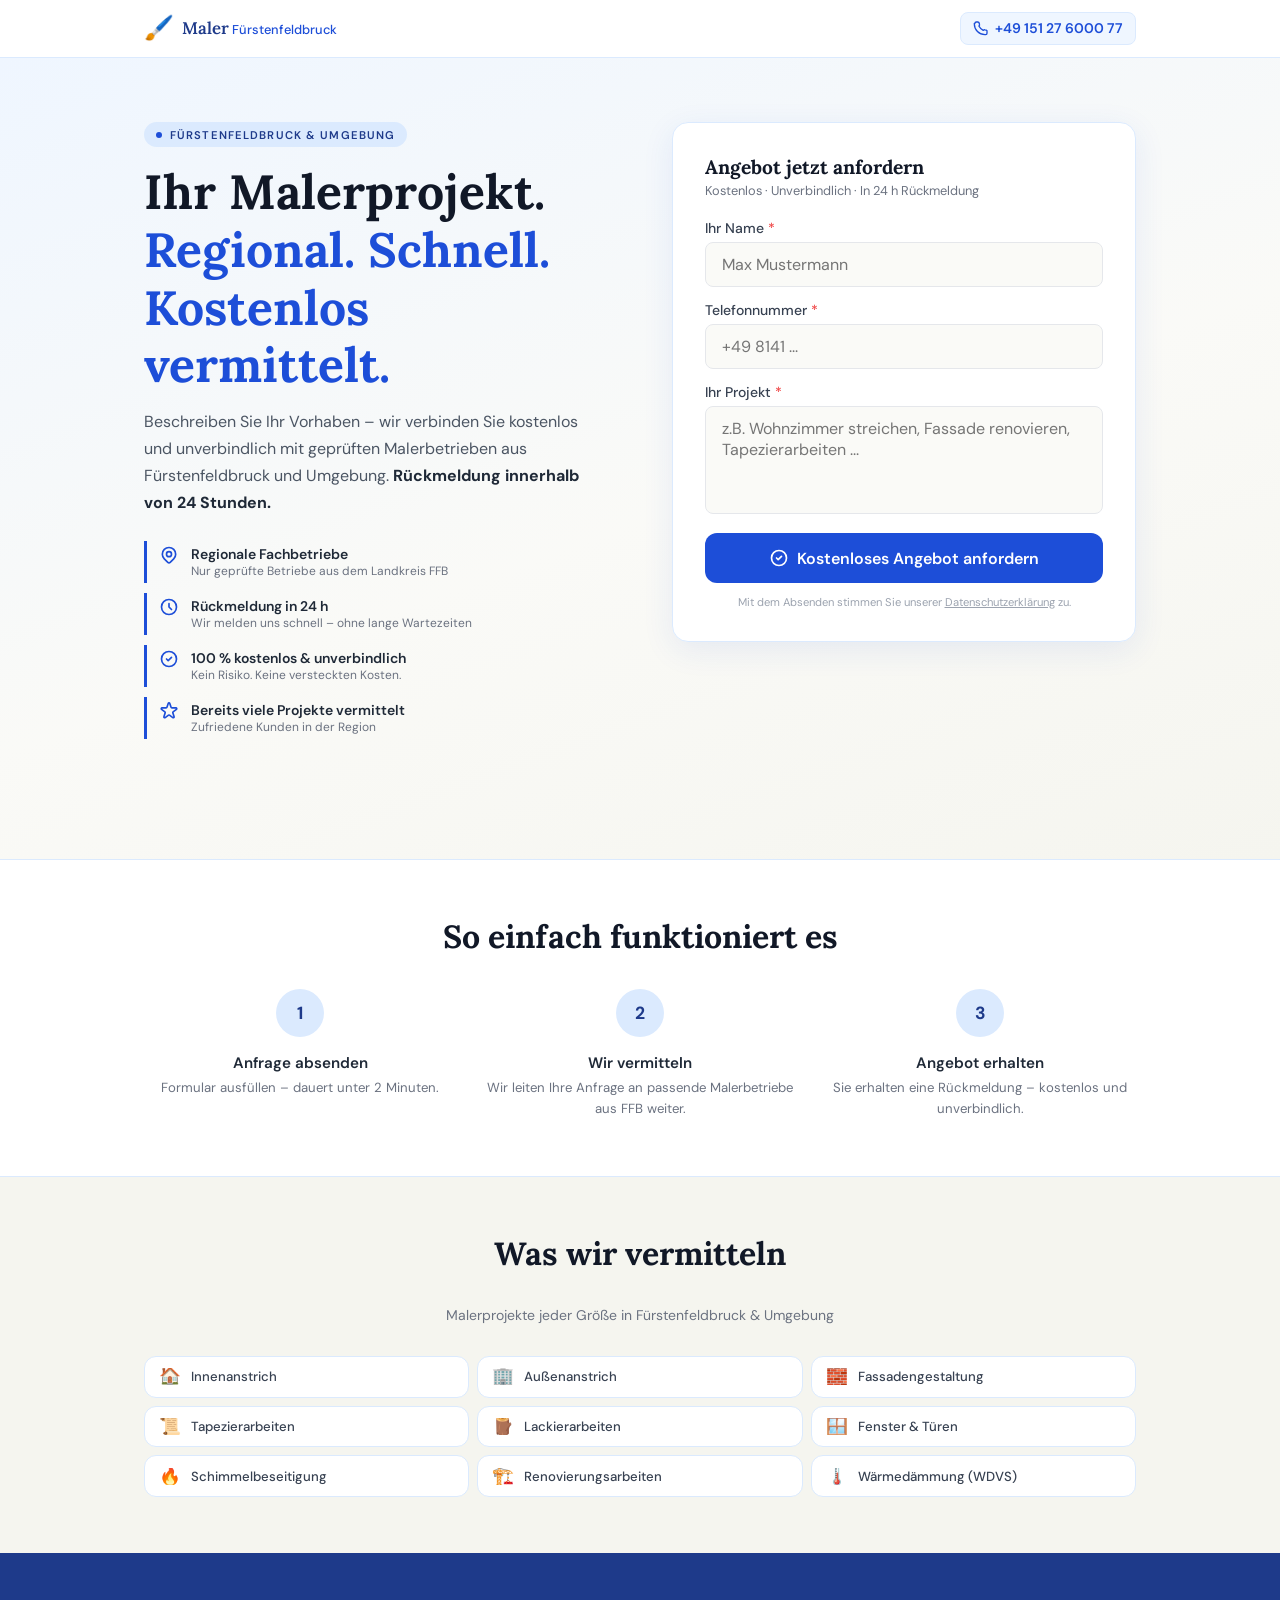
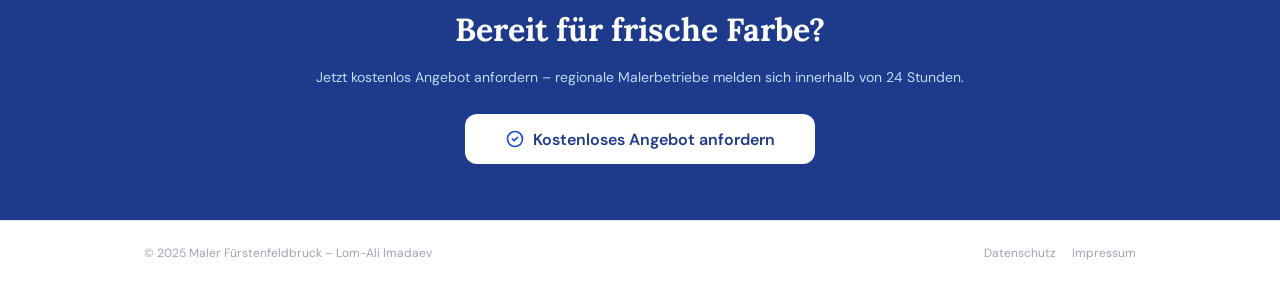
==== index.html @ abf7b18d "u" ====
<!doctype html>
<html lang="de">
  <head>
    <meta charset="UTF-8" />
    <!-- maximum-scale=1 verhindert Doppeltipp-Zoom, behält Pinch-Zoom -->
    <meta
      name="viewport"
      content="width=device-width, initial-scale=1.0, maximum-scale=1.0"
    />
    <title>Maler Fürstenfeldbruck – Kostenloses Angebot in 24h</title>
    <meta
      name="description"
      content="Maler Fürstenfeldbruck: Kostenlos & unverbindlich Angebote von regionalen Malerbetrieben erhalten. Schnelle Rückmeldung in 24 Stunden. Jetzt anfragen!"
    />
    <meta name="robots" content="index, follow" />
    <link rel="preconnect" href="https://fonts.googleapis.com" />
    <link rel="preconnect" href="https://fonts.gstatic.com" crossorigin />
    <link
      href="https://fonts.googleapis.com/css2?family=Lora:wght@500;600;700&family=DM+Sans:wght@400;500;600&display=swap"
      rel="stylesheet"
    />
    <script
      defer
      src="https://www.impulseto.work/api/pixel.js"
      data-website-id="fb16d297-3bd4-4b51-939c-bbc471b060f0"
      data-domain="https://lomtech.github.io/maler-ffb/"
      data-cookieless="true"
      data-allow-localhost="true"
    ></script>

    <style>
      /* ─── Reset ─────────────────────────────────────── */
      *,
      *::before,
      *::after {
        box-sizing: border-box;
        margin: 0;
        padding: 0;
      }
      html {
        scroll-behavior: smooth;
        /* Verhindert Font-Skalierung beim Drehen */
        -webkit-text-size-adjust: 100%;
        text-size-adjust: 100%;
      }

      :root {
        --blue: #1d4ed8;
        --blue-dark: #1e3a8a;
        --sky-50: #eff6ff;
        --sky-100: #dbeafe;
        --sky-200: #bfdbfe;
        --warm-50: #fafaf7;
        --warm-100: #f5f5ef;
        --gray-900: #111827;
        --gray-800: #1f2937;
        --gray-700: #374151;
        --gray-600: #4b5563;
        --gray-500: #6b7280;
        --gray-400: #9ca3af;
        --gray-200: #e5e7eb;
        --red: #ef4444;
      }

      body {
        font-family: "DM Sans", sans-serif;
        background: var(--warm-50);
        color: var(--gray-800);
        -webkit-font-smoothing: antialiased;
        /* Kein horizontales Scrollen */
        overflow-x: hidden;
      }

      body::before {
        content: "";
        position: fixed;
        inset: 0;
        pointer-events: none;
        z-index: 0;
        background-image: url("data:image/svg+xml,%3Csvg width='60' height='60' viewBox='0 0 60 60' xmlns='http://www.w3.org/2000/svg'%3E%3Cg fill='none' fill-rule='evenodd'%3E%3Cg fill='%231d4ed8' fill-opacity='0.025'%3E%3Cpath d='M36 34v-4h-2v4h-4v2h4v4h2v-4h4v-2h-4zm0-30V0h-2v4h-4v2h4v4h2V6h4V4h-4zM6 34v-4H4v4H0v2h4v4h2v-4h4v-2H6zM6 4V0H4v4H0v2h4v4h2V6h4V4H6z'/%3E%3C/g%3E%3C/g%3E%3C/svg%3E");
      }

      /* Kein Doppeltipp-Zoom auf allen interaktiven Elementen */
      a,
      button,
      input,
      textarea,
      select,
      label,
      [role="button"] {
        touch-action: manipulation;
      }

      /* ─── Layout ─────────────────────────────────────── */
      .wrap {
        width: 100%;
        max-width: 1024px;
        margin-inline: auto;
        padding-inline: 1rem;
      }
      .wrap-sm {
        width: 100%;
        max-width: 768px;
        margin-inline: auto;
        padding-inline: 1rem;
      }

      /* ─── Animations ─────────────────────────────────── */
      @keyframes fadeUp {
        from {
          opacity: 0;
          transform: translateY(16px);
        }
        to {
          opacity: 1;
          transform: translateY(0);
        }
      }
      .fu {
        animation: fadeUp 0.6s ease both;
      }
      .fu2 {
        animation: fadeUp 0.6s 0.15s ease both;
      }
      .fu3 {
        animation: fadeUp 0.6s 0.3s ease both;
      }
      @keyframes spin {
        to {
          transform: rotate(360deg);
        }
      }
      .spin {
        animation: spin 0.8s linear infinite;
      }

      /* ─── Icons ──────────────────────────────────────── */
      .ic {
        width: 1.25rem;
        height: 1.25rem;
        flex-shrink: 0;
        stroke: currentColor;
        fill: none;
        stroke-width: 2;
      }
      .ic-sm {
        width: 1rem;
        height: 1rem;
      }
      .ic-lg {
        width: 2rem;
        height: 2rem;
      }
      .ic-blu {
        color: var(--blue);
      }

      /* ═══ HEADER ════════════════════════════════════════ */
      .hdr {
        position: sticky;
        top: 0;
        z-index: 20;
        background: rgba(255, 255, 255, 0.92);
        backdrop-filter: blur(8px);
        border-bottom: 1px solid var(--sky-100);
      }
      .hdr-inner {
        display: flex;
        align-items: center;
        justify-content: space-between;
        padding-block: 0.75rem;
      }
      .logo {
        display: flex;
        align-items: center;
        gap: 0.5rem;
        min-width: 0;
      }
      .logo-icon {
        font-size: 1.5rem;
        line-height: 1;
        flex-shrink: 0;
      }
      .logo-text {
        font-family: "Lora", serif;
        font-weight: 600;
        color: var(--blue-dark);
        font-size: 1.05rem;
        white-space: nowrap;
      }
      .logo-sub {
        font-family: "DM Sans", sans-serif;
        font-weight: 500;
        color: var(--blue);
        font-size: 0.8rem;
        margin-left: 0.2rem;
        display: none;
      }
      @media (min-width: 480px) {
        .logo-sub {
          display: inline;
        }
      }

      .tel-link {
        display: flex;
        align-items: center;
        gap: 0.4rem;
        font-size: 0.875rem;
        font-weight: 600;
        color: var(--blue);
        text-decoration: none;
        white-space: nowrap;
        flex-shrink: 0;
        padding: 0.4rem 0.75rem;
        border-radius: 0.5rem;
        background: var(--sky-50);
        border: 1px solid var(--sky-100);
      }
      .tel-link:active {
        background: var(--sky-100);
      }
      .tel-full {
        display: none;
      }
      .tel-short {
        display: inline;
      }
      @media (min-width: 480px) {
        .tel-full {
          display: inline;
        }
        .tel-short {
          display: none;
        }
      }

      /* ═══ HERO ══════════════════════════════════════════ */
      .hero {
        background: linear-gradient(
          160deg,
          var(--sky-50) 0%,
          var(--warm-50) 55%,
          var(--warm-100) 100%
        );
        padding-block: 2rem 3rem;
        position: relative;
        z-index: 1;
      }
      .hero-grid {
        display: grid;
        gap: 2rem;
      }
      @media (min-width: 768px) {
        .hero {
          padding-block: 4rem 6rem;
        }
        .hero-grid {
          grid-template-columns: 1fr 1fr;
          gap: 4rem;
          align-items: start;
        }
      }

      .eyebrow {
        display: inline-flex;
        align-items: center;
        gap: 0.5rem;
        background: var(--sky-100);
        color: var(--blue-dark);
        font-size: 0.7rem;
        font-weight: 600;
        text-transform: uppercase;
        letter-spacing: 0.1em;
        padding: 0.35rem 0.75rem;
        border-radius: 999px;
        margin-bottom: 1rem;
      }
      .eyebrow-dot {
        width: 6px;
        height: 6px;
        border-radius: 50%;
        background: var(--blue);
        display: inline-block;
        flex-shrink: 0;
      }

      h1 {
        font-family: "Lora", serif;
        font-weight: 700;
        font-size: clamp(1.75rem, 5vw, 3rem);
        line-height: 1.2;
        color: var(--gray-900);
        margin-bottom: 0.875rem;
      }
      h1 span {
        color: var(--blue);
      }

      .hero-lead {
        font-size: 1rem;
        line-height: 1.7;
        color: var(--gray-600);
        margin-bottom: 1.5rem;
      }
      .hero-lead strong {
        color: var(--gray-800);
      }

      /* Trust list */
      .trust-list {
        list-style: none;
        display: flex;
        flex-direction: column;
        gap: 0.625rem;
        margin-bottom: 1.5rem;
      }
      .trust-item {
        display: flex;
        align-items: flex-start;
        gap: 0.75rem;
        padding: 0.25rem 0 0.25rem 0.75rem;
        border-left: 3px solid var(--blue);
      }
      .trust-title {
        font-size: 0.875rem;
        font-weight: 600;
        color: var(--gray-800);
      }
      .trust-sub {
        font-size: 0.75rem;
        color: var(--gray-500);
      }

      /* ═══ FORM CARD ═════════════════════════════════════ */
      .card {
        background: #fff;
        border-radius: 1rem;
        border: 1px solid var(--sky-100);
        box-shadow: 0 8px 32px rgba(29, 78, 216, 0.09);
        /* Kein overflow — Buttons bleiben im Container */
        overflow: hidden;
      }
      .card-inner {
        padding: 1.5rem;
      }
      @media (min-width: 480px) {
        .card-inner {
          padding: 2rem;
        }
      }

      .card-title {
        font-family: "Lora", serif;
        font-size: 1.2rem;
        color: var(--gray-900);
        margin-bottom: 0.2rem;
      }
      .card-sub {
        font-size: 0.8rem;
        color: var(--gray-500);
        margin-bottom: 1.25rem;
      }

      /* Fields — font-size: 1rem (16px) verhindert iOS-Zoom beim Antippen */
      .field {
        margin-bottom: 0.875rem;
      }
      .field label {
        display: block;
        font-size: 0.875rem;
        font-weight: 500;
        color: var(--gray-700);
        margin-bottom: 0.3rem;
      }
      .req {
        color: var(--red);
      }
      .field input,
      .field textarea {
        width: 100%;
        border: 1px solid var(--gray-200);
        border-radius: 0.5rem;
        padding: 0.7rem 1rem;
        /* 16px = kein Auto-Zoom auf iOS */
        font-size: 1rem;
        font-family: "DM Sans", sans-serif;
        background: var(--warm-50);
        color: var(--gray-800);
        transition:
          border-color 0.2s,
          box-shadow 0.2s;
        appearance: none;
        -webkit-appearance: none;
        /* Kein Zoom beim Fokus */
        transform: translateZ(0);
      }
      .field input:focus,
      .field textarea:focus {
        outline: none;
        border-color: var(--blue);
        box-shadow: 0 0 0 3px rgba(29, 78, 216, 0.15);
      }
      .field textarea {
        resize: none;
      }

      .ferr {
        font-size: 0.72rem;
        color: var(--red);
        margin-top: 0.2rem;
        display: none;
      }
      .ferr.show {
        display: block;
      }

      /* ─── Buttons — immer volle Breite im Container ──── */
      .btn {
        display: flex;
        align-items: center;
        justify-content: center;
        gap: 0.5rem;
        width: 100%;
        background: var(--blue);
        color: #fff;
        font-family: "DM Sans", sans-serif;
        font-size: 1rem;
        font-weight: 600;
        padding: 0.9rem 1rem;
        border: none;
        border-radius: 0.75rem;
        cursor: pointer;
        text-decoration: none;
        /* Kein transform auf Mobile wegen Layout-Shift */
        transition:
          background 0.2s,
          box-shadow 0.2s;
        /* Verhindert Textauswahl beim Tippen */
        -webkit-user-select: none;
        user-select: none;
      }
      .btn:active {
        background: var(--blue-dark);
      }
      .btn:disabled {
        opacity: 0.65;
        cursor: not-allowed;
      }

      /* Banner-Button: volle Breite auf Mobile, auto auf Desktop */
      .btn-banner {
        display: flex;
        align-items: center;
        justify-content: center;
        gap: 0.5rem;
        width: 100%;
        background: #fff;
        color: var(--blue-dark);
        font-family: "DM Sans", sans-serif;
        font-size: 1rem;
        font-weight: 600;
        padding: 0.9rem 1rem;
        border: none;
        border-radius: 0.75rem;
        cursor: pointer;
        text-decoration: none;
        -webkit-user-select: none;
        user-select: none;
        transition: background 0.2s;
      }
      .btn-banner:active {
        background: var(--sky-50);
      }
      @media (min-width: 480px) {
        .btn-banner {
          width: auto;
          padding-inline: 2.5rem;
          display: inline-flex;
        }
      }

      .legal {
        font-size: 0.7rem;
        text-align: center;
        color: var(--gray-400);
        margin-top: 0.75rem;
        padding-inline: 0.5rem;
      }
      .legal a {
        color: inherit;
        text-decoration: underline;
      }

      /* ─── Success ────────────────────────────────────── */
      #ok {
        display: none;
        flex-direction: column;
        align-items: center;
        text-align: center;
        padding: 2.5rem 1rem;
      }
      #ok.show {
        display: flex;
      }
      .ok-icon {
        width: 4rem;
        height: 4rem;
        border-radius: 50%;
        background: var(--sky-100);
        display: flex;
        align-items: center;
        justify-content: center;
        margin-bottom: 1.25rem;
        color: var(--blue);
      }
      .ok-title {
        font-family: "Lora", serif;
        font-size: 1.3rem;
        color: var(--gray-900);
        margin-bottom: 0.5rem;
      }
      .ok-body {
        font-size: 0.875rem;
        color: var(--gray-600);
        line-height: 1.65;
        max-width: 17rem;
      }

      /* ═══ HOW IT WORKS ══════════════════════════════════ */
      .how {
        background: #fff;
        border-top: 1px solid var(--sky-100);
        border-bottom: 1px solid var(--sky-100);
        padding-block: 3.5rem;
        position: relative;
        z-index: 1;
      }
      .sec-h {
        font-family: "Lora", serif;
        font-size: clamp(1.3rem, 4vw, 2rem);
        text-align: center;
        color: var(--gray-900);
        margin-bottom: 2rem;
      }
      .sec-p {
        text-align: center;
        font-size: 0.875rem;
        color: var(--gray-500);
        margin-top: 0.4rem;
        margin-bottom: 2rem;
      }
      .steps {
        display: grid;
        gap: 1.75rem;
      }
      @media (min-width: 640px) {
        .steps {
          grid-template-columns: repeat(3, 1fr);
        }
      }
      .step {
        text-align: center;
      }
      .step-num {
        width: 3rem;
        height: 3rem;
        border-radius: 50%;
        background: var(--sky-100);
        color: var(--blue-dark);
        font-size: 1.1rem;
        font-weight: 700;
        display: flex;
        align-items: center;
        justify-content: center;
        margin: 0 auto 1rem;
      }
      .step-title {
        font-size: 0.95rem;
        font-weight: 600;
        color: var(--gray-800);
        margin-bottom: 0.3rem;
      }
      .step-body {
        font-size: 0.825rem;
        color: var(--gray-500);
        line-height: 1.6;
      }

      /* ═══ SERVICES ══════════════════════════════════════ */
      .svcs {
        background: var(--warm-100);
        padding-block: 3.5rem;
        position: relative;
        z-index: 1;
      }
      .svc-grid {
        display: grid;
        grid-template-columns: repeat(2, 1fr);
        gap: 0.5rem;
      }
      @media (min-width: 640px) {
        .svc-grid {
          grid-template-columns: repeat(3, 1fr);
        }
      }
      .svc-tile {
        background: #fff;
        border: 1px solid var(--sky-100);
        border-radius: 0.75rem;
        padding: 0.7rem 0.875rem;
        display: flex;
        align-items: center;
        gap: 0.625rem;
        font-size: 0.825rem;
        font-weight: 500;
        color: var(--gray-700);
        /* Kein Überlauf des Textes */
        overflow: hidden;
      }
      .svc-tile span {
        white-space: nowrap;
        overflow: hidden;
        text-overflow: ellipsis;
      }
      .svc-icon {
        font-size: 1.1rem;
        line-height: 1;
        flex-shrink: 0;
      }

      /* ═══ BANNER ════════════════════════════════════════ */
      .banner {
        background: var(--blue-dark);
        padding-block: 3.5rem;
        position: relative;
        z-index: 1;
      }
      .banner-inner {
        text-align: center;
      }
      .banner h2 {
        font-family: "Lora", serif;
        font-size: clamp(1.3rem, 4vw, 2rem);
        color: #fff;
        margin-bottom: 1rem;
      }
      .banner p {
        font-size: 0.875rem;
        color: var(--sky-200);
        line-height: 1.7;
        margin-bottom: 1.5rem;
      }

      /* ═══ FOOTER ════════════════════════════════════════ */
      .ftr {
        background: #fff;
        border-top: 1px solid var(--sky-100);
        padding-block: 1.25rem;
        position: relative;
        z-index: 1;
      }
      .ftr-inner {
        display: flex;
        flex-direction: column;
        align-items: center;
        gap: 0.5rem;
        font-size: 0.75rem;
        color: var(--gray-400);
      }
      @media (min-width: 540px) {
        .ftr-inner {
          flex-direction: row;
          justify-content: space-between;
        }
      }
      .ftr-links {
        display: flex;
        gap: 1rem;
      }
      .ftr-links a {
        color: inherit;
        text-decoration: none;
        padding: 0.25rem 0;
      }
      .ftr-links a:active {
        color: var(--gray-600);
      }

      /* ═══ STICKY MOBILE CTA ═════════════════════════════ */
      .sticky {
        display: none;
        position: fixed;
        bottom: 0;
        left: 0;
        right: 0;
        z-index: 50;
        padding: 0.875rem 1rem;
        /* Safe area für iPhone mit Home-Indicator */
        padding-bottom: max(0.875rem, env(safe-area-inset-bottom));
        background: #fff;
        border-top: 1px solid var(--sky-100);
        box-shadow: 0 -4px 20px rgba(0, 0, 0, 0.08);
      }
      @media (max-width: 767px) {
        .sticky {
          display: block;
        }
        /* body padding = sticky-bar-höhe + safe area */
        body {
          padding-bottom: calc(4.5rem + env(safe-area-inset-bottom));
        }
      }
    </style>
  </head>

  <body>
    <!-- HEADER -->
    <header class="hdr">
      <div class="wrap">
        <div class="hdr-inner">
          <div class="logo">
            <span class="logo-icon" aria-hidden="true">🖌️</span>
            <span class="logo-text"
              >Maler<span class="logo-sub">Fürstenfeldbruck</span></span
            >
          </div>
          <a href="tel:+4915127600077" class="tel-link">
            <svg class="ic ic-sm" viewBox="0 0 24 24" aria-hidden="true">
              <path
                stroke-linecap="round"
                stroke-linejoin="round"
                d="M3 5a2 2 0 012-2h2.28a2 2 0 011.94 1.515l.516 2.063a2 2 0 01-.45 1.958l-.527.527a16.054 16.054 0 006.586 6.586l.527-.527a2 2 0 011.958-.45l2.063.516A2 2 0 0121 17.72V20a2 2 0 01-2 2h-1C9.163 22 2 14.837 2 6V5z"
              />
            </svg>
            <span class="tel-full">+49 151 27 6000 77</span>
            <span class="tel-short">Anrufen</span>
          </a>
        </div>
      </div>
    </header>

    <main>
      <!-- HERO + FORM -->
      <section class="hero">
        <div class="wrap">
          <div class="hero-grid">
            <!-- Copy -->
            <div class="fu">
              <div class="eyebrow">
                <span class="eyebrow-dot" aria-hidden="true"></span>
                Fürstenfeldbruck &amp; Umgebung
              </div>
              <h1>
                Ihr Malerprojekt.<br /><span
                  >Regional. Schnell.<br />Kostenlos vermittelt.</span
                >
              </h1>
              <p class="hero-lead">
                Beschreiben Sie Ihr Vorhaben – wir verbinden Sie kostenlos und
                unverbindlich mit geprüften Malerbetrieben aus Fürstenfeldbruck
                und Umgebung.
                <strong>Rückmeldung innerhalb von 24 Stunden.</strong>
              </p>

              <ul class="trust-list" aria-label="Vertrauenspunkte">
                <li class="trust-item">
                  <svg class="ic ic-blu" viewBox="0 0 24 24" aria-hidden="true">
                    <path
                      stroke-linecap="round"
                      stroke-linejoin="round"
                      d="M17.657 16.657L13.414 20.9a1.998 1.998 0 01-2.827 0l-4.244-4.243a8 8 0 1111.314 0z"
                    />
                    <path
                      stroke-linecap="round"
                      stroke-linejoin="round"
                      d="M15 11a3 3 0 11-6 0 3 3 0 016 0z"
                    />
                  </svg>
                  <div>
                    <p class="trust-title">Regionale Fachbetriebe</p>
                    <p class="trust-sub">
                      Nur geprüfte Betriebe aus dem Landkreis FFB
                    </p>
                  </div>
                </li>
                <li class="trust-item">
                  <svg class="ic ic-blu" viewBox="0 0 24 24" aria-hidden="true">
                    <path
                      stroke-linecap="round"
                      stroke-linejoin="round"
                      d="M12 8v4l3 3m6-3a9 9 0 11-18 0 9 9 0 0118 0z"
                    />
                  </svg>
                  <div>
                    <p class="trust-title">Rückmeldung in 24 h</p>
                    <p class="trust-sub">
                      Wir melden uns schnell – ohne lange Wartezeiten
                    </p>
                  </div>
                </li>
                <li class="trust-item">
                  <svg class="ic ic-blu" viewBox="0 0 24 24" aria-hidden="true">
                    <path
                      stroke-linecap="round"
                      stroke-linejoin="round"
                      d="M9 12l2 2 4-4m6 2a9 9 0 11-18 0 9 9 0 0118 0z"
                    />
                  </svg>
                  <div>
                    <p class="trust-title">
                      100 % kostenlos &amp; unverbindlich
                    </p>
                    <p class="trust-sub">
                      Kein Risiko. Keine versteckten Kosten.
                    </p>
                  </div>
                </li>
                <li class="trust-item">
                  <svg class="ic ic-blu" viewBox="0 0 24 24" aria-hidden="true">
                    <path
                      stroke-linecap="round"
                      stroke-linejoin="round"
                      d="M11.049 2.927c.3-.921 1.603-.921 1.902 0l1.519 4.674a1 1 0 00.95.69h4.915c.969 0 1.371 1.24.588 1.81l-3.976 2.888a1 1 0 00-.363 1.118l1.518 4.674c.3.922-.755 1.688-1.538 1.118l-3.976-2.888a1 1 0 00-1.176 0l-3.976 2.888c-.783.57-1.838-.197-1.538-1.118l1.518-4.674a1 1 0 00-.363-1.118l-3.976-2.888c-.784-.57-.38-1.81.588-1.81h4.914a1 1 0 00.951-.69l1.519-4.674z"
                    />
                  </svg>
                  <div>
                    <p class="trust-title">Bereits viele Projekte vermittelt</p>
                    <p class="trust-sub">Zufriedene Kunden in der Region</p>
                  </div>
                </li>
              </ul>
            </div>

            <!-- Form card -->
            <div class="fu2" id="form-anchor">
              <div class="card">
                <div class="card-inner">
                  <h2 class="card-title">Angebot jetzt anfordern</h2>
                  <p class="card-sub">
                    Kostenlos · Unverbindlich · In 24 h Rückmeldung
                  </p>

                  <!-- Success -->
                  <div id="ok" role="alert">
                    <div class="ok-icon">
                      <svg
                        class="ic ic-lg"
                        viewBox="0 0 24 24"
                        aria-hidden="true"
                        stroke-width="2.5"
                      >
                        <path
                          stroke-linecap="round"
                          stroke-linejoin="round"
                          d="M5 13l4 4L19 7"
                        />
                      </svg>
                    </div>
                    <p class="ok-title">Vielen Dank!</p>
                    <p class="ok-body">
                      Ihre Anfrage ist eingegangen. Wir melden uns
                      <strong>innerhalb von 24 Stunden</strong> bei Ihnen.
                    </p>
                  </div>

                  <!-- Form -->
                  <form
                    id="lf"
                    action="https://formspree.io/f/IHRE_FORMSPREE_ID"
                    method="POST"
                    novalidate
                  >
                    <div class="field">
                      <label for="name"
                        >Ihr Name <span class="req">*</span></label
                      >
                      <input
                        type="text"
                        id="name"
                        name="name"
                        required
                        placeholder="Max Mustermann"
                        autocomplete="name"
                      />
                      <p class="ferr" id="e-name">
                        Bitte geben Sie Ihren Namen ein.
                      </p>
                    </div>

                    <div class="field">
                      <label for="phone"
                        >Telefonnummer <span class="req">*</span></label
                      >
                      <input
                        type="tel"
                        id="phone"
                        name="telefon"
                        required
                        placeholder="+49 8141 ..."
                        autocomplete="tel"
                      />
                      <p class="ferr" id="e-phone">
                        Bitte geben Sie Ihre Telefonnummer ein.
                      </p>
                    </div>

                    <div class="field">
                      <label for="proj"
                        >Ihr Projekt <span class="req">*</span></label
                      >
                      <textarea
                        id="proj"
                        name="projekt"
                        required
                        rows="4"
                        placeholder="z.B. Wohnzimmer streichen, Fassade renovieren, Tapezierarbeiten ..."
                      ></textarea>
                      <p class="ferr" id="e-proj">
                        Bitte beschreiben Sie Ihr Projekt kurz.
                      </p>
                    </div>

                    <input
                      type="text"
                      name="_gotcha"
                      style="display: none"
                      tabindex="-1"
                      autocomplete="off"
                    />
                    <input
                      type="hidden"
                      name="_subject"
                      value="Neue Maler-Anfrage - Fürstenfeldbruck"
                    />

                    <button type="submit" id="sbmt" class="btn">
                      <svg class="ic" viewBox="0 0 24 24" aria-hidden="true">
                        <path
                          stroke-linecap="round"
                          stroke-linejoin="round"
                          d="M9 12l2 2 4-4m6 2a9 9 0 11-18 0 9 9 0 0118 0z"
                        />
                      </svg>
                      Kostenloses Angebot anfordern
                    </button>

                    <p class="legal">
                      Mit dem Absenden stimmen Sie unserer
                      <a href="impressum-maler.html#datenschutz"
                        >Datenschutzerklärung</a
                      >
                      zu.
                    </p>
                  </form>
                </div>
              </div>
            </div>
          </div>
        </div>
      </section>

      <!-- HOW IT WORKS -->
      <section class="how">
        <div class="wrap">
          <h2 class="sec-h">So einfach funktioniert es</h2>
          <div class="steps">
            <div class="step fu">
              <div class="step-num">1</div>
              <h3 class="step-title">Anfrage absenden</h3>
              <p class="step-body">
                Formular ausfüllen – dauert unter 2 Minuten.
              </p>
            </div>
            <div class="step fu2">
              <div class="step-num">2</div>
              <h3 class="step-title">Wir vermitteln</h3>
              <p class="step-body">
                Wir leiten Ihre Anfrage an passende Malerbetriebe aus FFB
                weiter.
              </p>
            </div>
            <div class="step fu3">
              <div class="step-num">3</div>
              <h3 class="step-title">Angebot erhalten</h3>
              <p class="step-body">
                Sie erhalten eine Rückmeldung – kostenlos und unverbindlich.
              </p>
            </div>
          </div>
        </div>
      </section>

      <!-- SERVICES -->
      <section class="svcs">
        <div class="wrap">
          <h2 class="sec-h">Was wir vermitteln</h2>
          <p class="sec-p">
            Malerprojekte jeder Größe in Fürstenfeldbruck &amp; Umgebung
          </p>
          <div class="svc-grid">
            <div class="svc-tile">
              <span class="svc-icon">🏠</span><span>Innenanstrich</span>
            </div>
            <div class="svc-tile">
              <span class="svc-icon">🏢</span><span>Außenanstrich</span>
            </div>
            <div class="svc-tile">
              <span class="svc-icon">🧱</span><span>Fassadengestaltung</span>
            </div>
            <div class="svc-tile">
              <span class="svc-icon">📜</span><span>Tapezierarbeiten</span>
            </div>
            <div class="svc-tile">
              <span class="svc-icon">🪵</span><span>Lackierarbeiten</span>
            </div>
            <div class="svc-tile">
              <span class="svc-icon">🪟</span><span>Fenster &amp; Türen</span>
            </div>
            <div class="svc-tile">
              <span class="svc-icon">🔥</span><span>Schimmelbeseitigung</span>
            </div>
            <div class="svc-tile">
              <span class="svc-icon">🏗️</span><span>Renovierungsarbeiten</span>
            </div>
            <div class="svc-tile">
              <span class="svc-icon">🌡️</span><span>Wärmedämmung (WDVS)</span>
            </div>
          </div>
        </div>
      </section>

      <!-- SECOND CTA BANNER -->
      <section class="banner">
        <div class="wrap-sm">
          <div class="banner-inner">
            <h2>Bereit für frische Farbe?</h2>
            <p>
              Jetzt kostenlos Angebot anfordern – regionale Malerbetriebe melden
              sich innerhalb von 24 Stunden.
            </p>
            <a href="#form-anchor" class="btn-banner">
              <svg
                class="ic"
                style="color: var(--blue); flex-shrink: 0"
                viewBox="0 0 24 24"
                aria-hidden="true"
              >
                <path
                  stroke-linecap="round"
                  stroke-linejoin="round"
                  d="M9 12l2 2 4-4m6 2a9 9 0 11-18 0 9 9 0 0118 0z"
                />
              </svg>
              Kostenloses Angebot anfordern
            </a>
          </div>
        </div>
      </section>
    </main>

    <!-- FOOTER -->
    <footer class="ftr">
      <div class="wrap">
        <div class="ftr-inner">
          <span
            >&#169; 2025 Maler Fürstenfeldbruck &#8211; Lom-Ali Imadaev</span
          >
          <nav class="ftr-links" aria-label="Footer-Navigation">
            <a href="impressum-maler.html#datenschutz">Datenschutz</a>
            <a href="impressum-maler.html#impressum">Impressum</a>
          </nav>
        </div>
      </div>
    </footer>

    <!-- STICKY MOBILE CTA -->
    <div class="sticky" id="sticky-bar">
      <a href="#form-anchor" class="btn">
        <svg class="ic" viewBox="0 0 24 24" aria-hidden="true">
          <path
            stroke-linecap="round"
            stroke-linejoin="round"
            d="M9 12l2 2 4-4m6 2a9 9 0 11-18 0 9 9 0 0118 0z"
          />
        </svg>
        Kostenloses Angebot anfordern
      </a>
    </div>

    <script>
      (function () {
        var form = document.getElementById("lf");
        var okEl = document.getElementById("ok");
        var btnEl = document.getElementById("sbmt");
        var stickyBar = document.getElementById("sticky-bar");

        function setErr(id, show) {
          document.getElementById(id).classList.toggle("show", show);
        }

        form.addEventListener("submit", async function (e) {
          e.preventDefault();
          var name = document.getElementById("name").value.trim();
          var phone = document.getElementById("phone").value.trim();
          var proj = document.getElementById("proj").value.trim();
          var valid = true;

          setErr("e-name", !name);
          if (!name) valid = false;
          setErr("e-phone", !phone);
          if (!phone) valid = false;
          setErr("e-proj", !proj);
          if (!proj) valid = false;
          if (!valid) return;

          btnEl.disabled = true;
          btnEl.innerHTML =
            '<svg class="ic spin" viewBox="0 0 24 24" fill="none" stroke="currentColor" stroke-width="2">' +
            '<circle cx="12" cy="12" r="10" stroke-opacity=".25"/>' +
            '<path d="M4 12a8 8 0 018-8" stroke-linecap="round"/></svg>' +
            " Wird gesendet...";

          try {
            var res = await fetch(form.action, {
              method: "POST",
              body: new FormData(form),
              headers: { Accept: "application/json" },
            });
            if (res.ok) {
              form.style.display = "none";
              okEl.classList.add("show");
              stickyBar.style.display = "none";
            } else {
              throw new Error();
            }
          } catch (_) {
            btnEl.disabled = false;
            btnEl.innerHTML =
              '<svg class="ic" viewBox="0 0 24 24"><path stroke-linecap="round" stroke-linejoin="round" ' +
              'd="M9 12l2 2 4-4m6 2a9 9 0 11-18 0 9 9 0 0118 0z"/></svg>' +
              " Kostenloses Angebot anfordern";
            alert("Fehler beim Senden. Bitte erneut versuchen oder anrufen.");
          }
        });

        // Smooth scroll
        document.querySelectorAll('a[href^="#"]').forEach(function (a) {
          a.addEventListener("click", function (e) {
            var target = document.querySelector(this.getAttribute("href"));
            if (!target) return;
            e.preventDefault();
            window.scrollTo({
              top: target.getBoundingClientRect().top + window.scrollY - 64,
              behavior: "smooth",
            });
            var first = target.querySelector("input, textarea");
            if (first)
              setTimeout(function () {
                first.focus();
              }, 500);
          });
        });
      })();
    </script>
  </body>
</html>
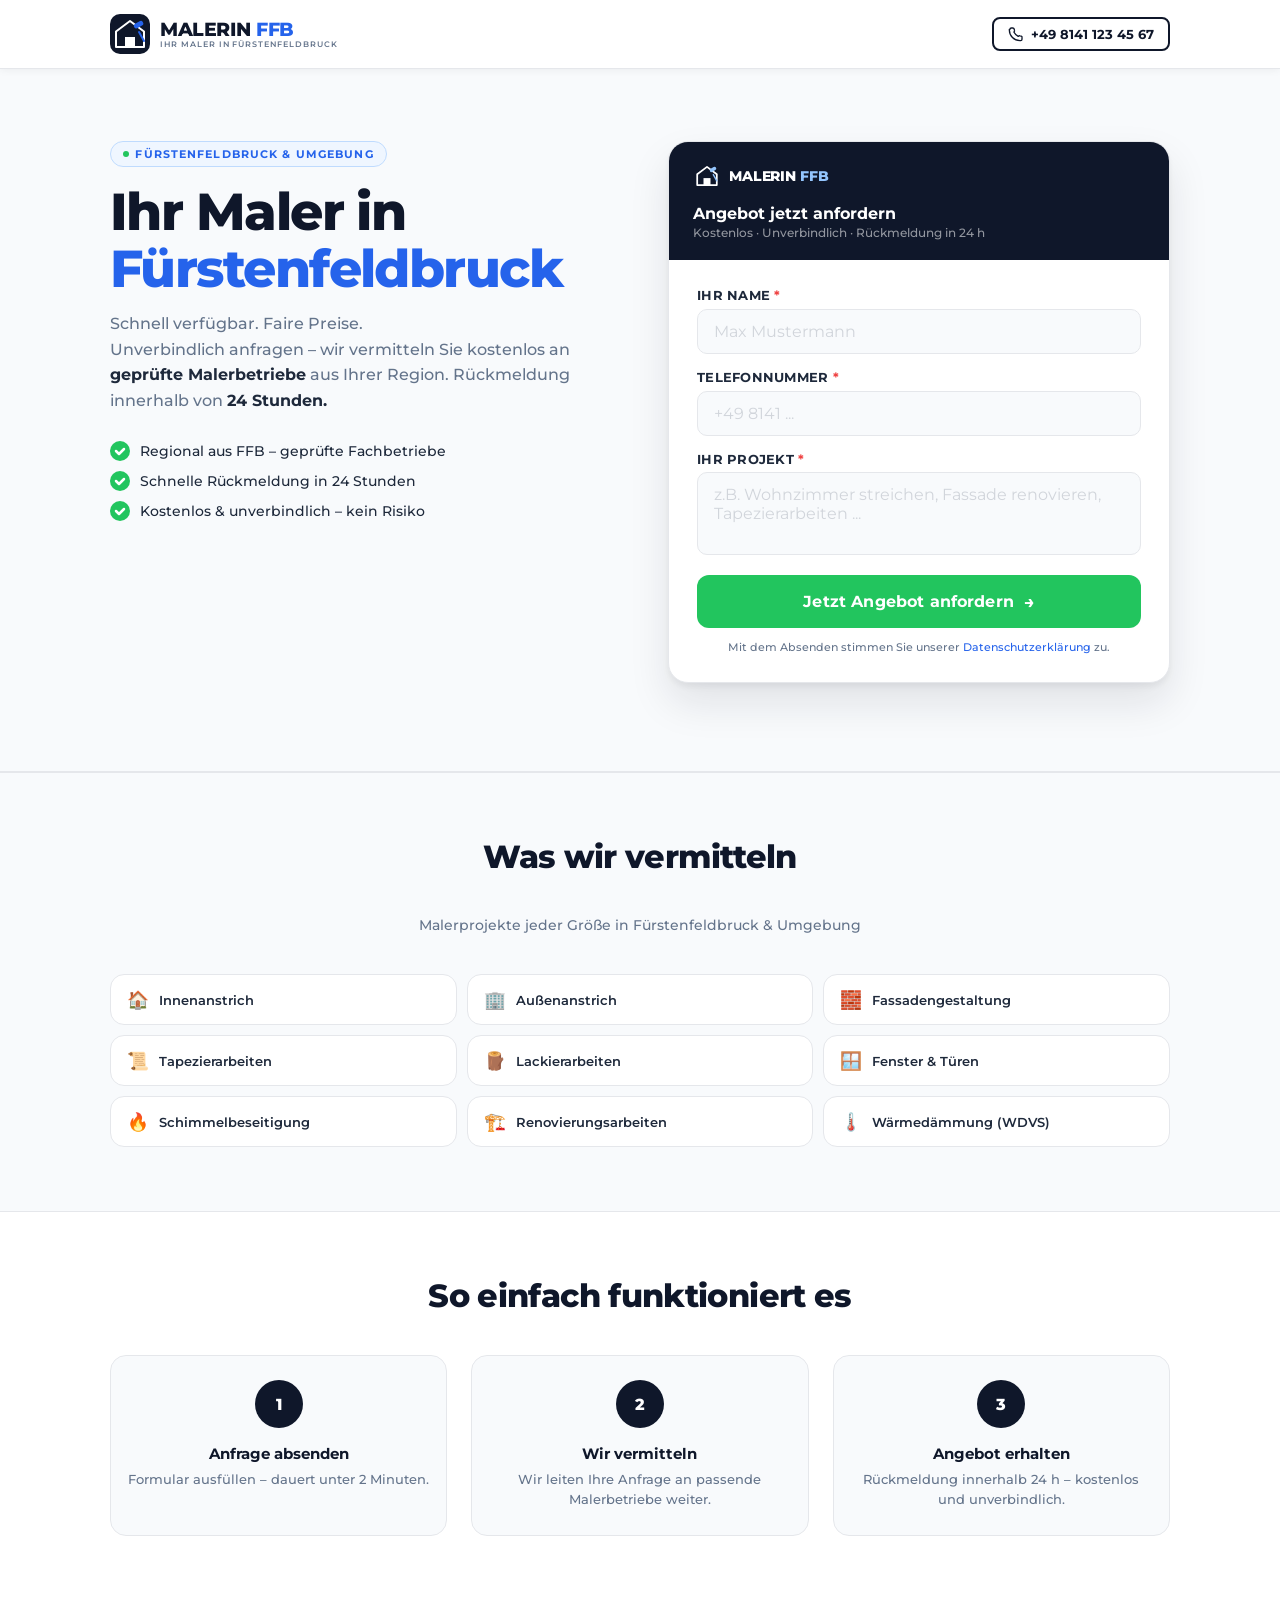
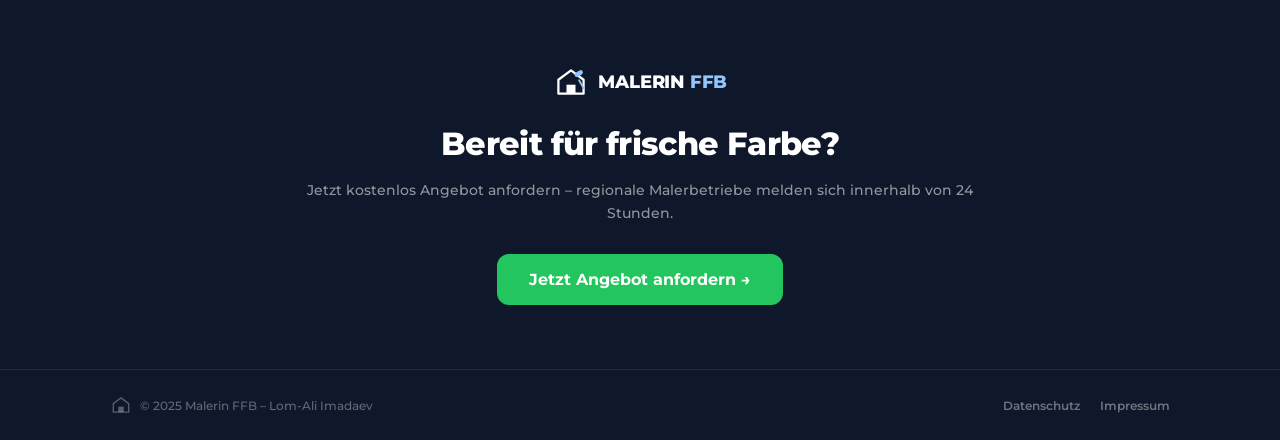
==== commit b3b60878: "u" ====
--- a/index.html
+++ b/index.html
@@ -2,31 +2,47 @@
 <html lang="de">
   <head>
     <meta charset="UTF-8" />
-    <!-- maximum-scale=1 verhindert Doppeltipp-Zoom, behält Pinch-Zoom -->
     <meta
       name="viewport"
       content="width=device-width, initial-scale=1.0, maximum-scale=1.0"
     />
-    <title>Maler Fürstenfeldbruck – Kostenloses Angebot in 24h</title>
+    <title>
+      Malerin FFB – Ihr Maler in Fürstenfeldbruck | Kostenlos anfragen
+    </title>
     <meta
       name="description"
-      content="Maler Fürstenfeldbruck: Kostenlos & unverbindlich Angebote von regionalen Malerbetrieben erhalten. Schnelle Rückmeldung in 24 Stunden. Jetzt anfragen!"
+      content="Malerin FFB: Kostenlos & unverbindlich Angebote von regionalen Malerbetrieben in Fürstenfeldbruck erhalten. Schnelle Rückmeldung in 24 Stunden."
     />
     <meta name="robots" content="index, follow" />
+
+    <!-- ═══ FAVICON ═══════════════════════════════════════════════ -->
+    <!-- SVG Favicon (modern browsers) -->
+    <link
+      rel="icon"
+      type="image/svg+xml"
+      href="data:image/svg+xml,%3Csvg xmlns='http://www.w3.org/2000/svg' viewBox='0 0 64 64'%3E%3Crect width='64' height='64' rx='12' fill='%230F172A'/%3E%3Cpolygon points='32,8 56,28 56,56 8,56 8,28' fill='none' stroke='white' stroke-width='3.5' stroke-linejoin='round'/%3E%3Crect x='24' y='38' width='16' height='18' fill='white'/%3E%3Cellipse cx='44' cy='26' rx='10' ry='5' fill='%232563EB' transform='rotate(-35,44,26)'/%3E%3Crect x='38' y='30' width='4' height='14' rx='2' fill='%230F172A' transform='rotate(-35,40,37)'/%3E%3C/svg%3E"
+    />
+    <!-- PNG Favicon Fallback (32x32) via canvas-rendered SVG -->
+    <link
+      rel="icon"
+      type="image/svg+xml"
+      sizes="32x32"
+      href="data:image/svg+xml,%3Csvg xmlns='http://www.w3.org/2000/svg' viewBox='0 0 64 64'%3E%3Crect width='64' height='64' rx='12' fill='%230F172A'/%3E%3Cpolygon points='32,8 56,28 56,56 8,56 8,28' fill='none' stroke='white' stroke-width='3.5' stroke-linejoin='round'/%3E%3Crect x='24' y='38' width='16' height='18' fill='white'/%3E%3Cellipse cx='44' cy='26' rx='10' ry='5' fill='%232563EB' transform='rotate(-35,44,26)'/%3E%3Crect x='38' y='30' width='4' height='14' rx='2' fill='%230F172A' transform='rotate(-35,40,37)'/%3E%3C/svg%3E"
+    />
+    <!-- Apple Touch Icon (180x180) -->
+    <link
+      rel="apple-touch-icon"
+      href="data:image/svg+xml,%3Csvg xmlns='http://www.w3.org/2000/svg' viewBox='0 0 180 180'%3E%3Crect width='180' height='180' rx='40' fill='%230F172A'/%3E%3Cpolygon points='90,20 158,72 158,158 22,158 22,72' fill='none' stroke='white' stroke-width='8' stroke-linejoin='round'/%3E%3Crect x='68' y='108' width='44' height='50' fill='white'/%3E%3Cellipse cx='128' cy='70' rx='28' ry='13' fill='%232563EB' transform='rotate(-35,128,70)'/%3E%3Crect x='110' y='82' width='11' height='38' rx='5' fill='%230F172A' transform='rotate(-35,115,101)'/%3E%3C/svg%3E"
+    />
+    <meta name="theme-color" content="#0F172A" />
+
+    <!-- ═══ FONTS ══════════════════════════════════════════════════ -->
     <link rel="preconnect" href="https://fonts.googleapis.com" />
     <link rel="preconnect" href="https://fonts.gstatic.com" crossorigin />
     <link
-      href="https://fonts.googleapis.com/css2?family=Lora:wght@500;600;700&family=DM+Sans:wght@400;500;600&display=swap"
+      href="https://fonts.googleapis.com/css2?family=Montserrat:wght@400;500;600;700;800&display=swap"
       rel="stylesheet"
     />
-    <script
-      defer
-      src="https://www.impulseto.work/api/pixel.js"
-      data-website-id="fb16d297-3bd4-4b51-939c-bbc471b060f0"
-      data-domain="https://lomtech.github.io/maler-ffb/"
-      data-cookieless="true"
-      data-allow-localhost="true"
-    ></script>
 
     <style>
       /* ─── Reset ─────────────────────────────────────── */
@@ -39,48 +55,35 @@
       }
       html {
         scroll-behavior: smooth;
-        /* Verhindert Font-Skalierung beim Drehen */
         -webkit-text-size-adjust: 100%;
         text-size-adjust: 100%;
       }
 
       :root {
-        --blue: #1d4ed8;
-        --blue-dark: #1e3a8a;
-        --sky-50: #eff6ff;
-        --sky-100: #dbeafe;
-        --sky-200: #bfdbfe;
-        --warm-50: #fafaf7;
-        --warm-100: #f5f5ef;
-        --gray-900: #111827;
-        --gray-800: #1f2937;
-        --gray-700: #374151;
-        --gray-600: #4b5563;
-        --gray-500: #6b7280;
-        --gray-400: #9ca3af;
-        --gray-200: #e5e7eb;
+        --navy: #0f172a;
+        --blue: #2563eb;
+        --blue-h: #1d4ed8;
+        --green: #22c55e;
+        --green-h: #16a34a;
+        --gray: #f3f4f6;
+        --gray-2: #e5e7eb;
+        --gray-3: #d1d5db;
+        --text: #1e293b;
+        --muted: #64748b;
+        --light: #f8fafc;
+        --white: #ffffff;
         --red: #ef4444;
       }
 
       body {
-        font-family: "DM Sans", sans-serif;
-        background: var(--warm-50);
-        color: var(--gray-800);
+        font-family: "Montserrat", sans-serif;
+        background: var(--white);
+        color: var(--text);
         -webkit-font-smoothing: antialiased;
-        /* Kein horizontales Scrollen */
         overflow-x: hidden;
       }
 
-      body::before {
-        content: "";
-        position: fixed;
-        inset: 0;
-        pointer-events: none;
-        z-index: 0;
-        background-image: url("data:image/svg+xml,%3Csvg width='60' height='60' viewBox='0 0 60 60' xmlns='http://www.w3.org/2000/svg'%3E%3Cg fill='none' fill-rule='evenodd'%3E%3Cg fill='%231d4ed8' fill-opacity='0.025'%3E%3Cpath d='M36 34v-4h-2v4h-4v2h4v4h2v-4h4v-2h-4zm0-30V0h-2v4h-4v2h4v4h2V6h4V4h-4zM6 34v-4H4v4H0v2h4v4h2v-4h4v-2H6zM6 4V0H4v4H0v2h4v4h2V6h4V4H6z'/%3E%3C/g%3E%3C/g%3E%3C/svg%3E");
-      }
-
-      /* Kein Doppeltipp-Zoom auf allen interaktiven Elementen */
+      /* No double-tap zoom */
       a,
       button,
       input,
@@ -94,22 +97,22 @@
       /* ─── Layout ─────────────────────────────────────── */
       .wrap {
         width: 100%;
-        max-width: 1024px;
+        max-width: 1100px;
         margin-inline: auto;
-        padding-inline: 1rem;
+        padding-inline: 1.25rem;
       }
       .wrap-sm {
         width: 100%;
-        max-width: 768px;
+        max-width: 720px;
         margin-inline: auto;
-        padding-inline: 1rem;
+        padding-inline: 1.25rem;
       }
 
       /* ─── Animations ─────────────────────────────────── */
       @keyframes fadeUp {
         from {
           opacity: 0;
-          transform: translateY(16px);
+          transform: translateY(14px);
         }
         to {
           opacity: 1;
@@ -117,13 +120,13 @@
         }
       }
       .fu {
-        animation: fadeUp 0.6s ease both;
+        animation: fadeUp 0.55s ease both;
       }
       .fu2 {
-        animation: fadeUp 0.6s 0.15s ease both;
+        animation: fadeUp 0.55s 0.12s ease both;
       }
       .fu3 {
-        animation: fadeUp 0.6s 0.3s ease both;
+        animation: fadeUp 0.55s 0.24s ease both;
       }
       @keyframes spin {
         to {
@@ -134,7 +137,7 @@
         animation: spin 0.8s linear infinite;
       }
 
-      /* ─── Icons ──────────────────────────────────────── */
+      /* ─── SVG Icon helper ────────────────────────────── */
       .ic {
         width: 1.25rem;
         height: 1.25rem;
@@ -148,77 +151,102 @@
         height: 1rem;
       }
       .ic-lg {
-        width: 2rem;
-        height: 2rem;
-      }
-      .ic-blu {
+        width: 1.5rem;
+        height: 1.5rem;
+      }
+
+      /* ════════════════════════════════════════════════════
+       LOGO SVG (reusable inline component)
+    ════════════════════════════════════════════════════ */
+      .logo-mark {
+        display: inline-flex;
+        align-items: center;
+        gap: 0.625rem;
+        text-decoration: none;
+      }
+      .logo-mark svg {
+        flex-shrink: 0;
+      }
+      .logo-wordmark {
+        display: flex;
+        flex-direction: column;
+        line-height: 1;
+      }
+      .logo-name {
+        font-size: 1.2rem;
+        font-weight: 800;
+        letter-spacing: -0.02em;
+        color: var(--navy);
+      }
+      .logo-name-light {
+        font-weight: 800;
+        color: var(--navy);
+      }
+      .logo-name-blue {
+        font-weight: 800;
         color: var(--blue);
       }
-
-      /* ═══ HEADER ════════════════════════════════════════ */
+      .logo-tagline {
+        font-size: 0.5rem;
+        font-weight: 600;
+        letter-spacing: 0.12em;
+        text-transform: uppercase;
+        color: var(--muted);
+        margin-top: 0.1rem;
+      }
+
+      /* White variant (for dark backgrounds) */
+      .logo-mark--white .logo-name-light {
+        color: var(--white);
+      }
+      .logo-mark--white .logo-name-blue {
+        color: #93c5fd;
+      }
+      .logo-mark--white .logo-tagline {
+        color: rgba(255, 255, 255, 0.5);
+      }
+
+      /* ════════════════════════════════════════════════════
+       HEADER
+    ════════════════════════════════════════════════════ */
       .hdr {
         position: sticky;
         top: 0;
-        z-index: 20;
-        background: rgba(255, 255, 255, 0.92);
-        backdrop-filter: blur(8px);
-        border-bottom: 1px solid var(--sky-100);
+        z-index: 30;
+        background: rgba(255, 255, 255, 0.95);
+        backdrop-filter: blur(12px);
+        border-bottom: 1px solid var(--gray-2);
+        box-shadow: 0 1px 8px rgba(0, 0, 0, 0.06);
       }
       .hdr-inner {
         display: flex;
         align-items: center;
         justify-content: space-between;
-        padding-block: 0.75rem;
-      }
-      .logo {
-        display: flex;
-        align-items: center;
-        gap: 0.5rem;
-        min-width: 0;
-      }
-      .logo-icon {
-        font-size: 1.5rem;
-        line-height: 1;
-        flex-shrink: 0;
-      }
-      .logo-text {
-        font-family: "Lora", serif;
-        font-weight: 600;
-        color: var(--blue-dark);
-        font-size: 1.05rem;
-        white-space: nowrap;
-      }
-      .logo-sub {
-        font-family: "DM Sans", sans-serif;
-        font-weight: 500;
-        color: var(--blue);
-        font-size: 0.8rem;
-        margin-left: 0.2rem;
-        display: none;
-      }
-      @media (min-width: 480px) {
-        .logo-sub {
-          display: inline;
-        }
-      }
-
+        padding-block: 0.875rem;
+        gap: 1rem;
+      }
+
+      /* Tel button in header */
       .tel-link {
         display: flex;
         align-items: center;
         gap: 0.4rem;
-        font-size: 0.875rem;
-        font-weight: 600;
-        color: var(--blue);
+        font-size: 0.8rem;
+        font-weight: 700;
+        color: var(--navy);
         text-decoration: none;
+        padding: 0.45rem 0.9rem;
+        border-radius: 0.5rem;
+        border: 2px solid var(--navy);
         white-space: nowrap;
         flex-shrink: 0;
-        padding: 0.4rem 0.75rem;
-        border-radius: 0.5rem;
-        background: var(--sky-50);
-        border: 1px solid var(--sky-100);
+        transition:
+          background 0.15s,
+          color 0.15s;
       }
       .tel-link:active {
-        background: var(--sky-100);
+        background: var(--navy);
+        color: var(--white);
       }
       .tel-full {
         display: none;
@@ -235,17 +263,15 @@
         }
       }
 
-      /* ═══ HERO ══════════════════════════════════════════ */
+      /* ════════════════════════════════════════════════════
+       HERO
+    ════════════════════════════════════════════════════ */
       .hero {
-        background: linear-gradient(
-          160deg,
-          var(--sky-50) 0%,
-          var(--warm-50) 55%,
-          var(--warm-100) 100%
-        );
-        padding-block: 2rem 3rem;
+        background: var(--light);
+        padding-block: 2.5rem 3rem;
         position: relative;
         z-index: 1;
+        border-bottom: 1px solid var(--gray-2);
       }
       .hero-grid {
         display: grid;
@@ -253,125 +279,148 @@
       }
       @media (min-width: 768px) {
         .hero {
-          padding-block: 4rem 6rem;
+          padding-block: 4.5rem 5.5rem;
         }
         .hero-grid {
           grid-template-columns: 1fr 1fr;
-          gap: 4rem;
+          gap: 3.5rem;
           align-items: start;
         }
       }
 
-      .eyebrow {
+      /* Eyebrow pill */
+      .pill {
         display: inline-flex;
         align-items: center;
-        gap: 0.5rem;
-        background: var(--sky-100);
-        color: var(--blue-dark);
+        gap: 0.4rem;
+        background: #eff6ff;
+        color: var(--blue);
         font-size: 0.7rem;
-        font-weight: 600;
+        font-weight: 700;
         text-transform: uppercase;
         letter-spacing: 0.1em;
-        padding: 0.35rem 0.75rem;
+        padding: 0.3rem 0.75rem;
         border-radius: 999px;
+        border: 1px solid #bfdbfe;
         margin-bottom: 1rem;
       }
-      .eyebrow-dot {
+      .pill-dot {
         width: 6px;
         height: 6px;
         border-radius: 50%;
-        background: var(--blue);
+        background: var(--green);
         display: inline-block;
-        flex-shrink: 0;
-      }
-
-      h1 {
-        font-family: "Lora", serif;
+      }
+
+      /* Hero headline */
+      .hero-h1 {
+        font-size: clamp(2rem, 6vw, 3.25rem);
+        font-weight: 800;
+        line-height: 1.1;
+        letter-spacing: -0.03em;
+        color: var(--navy);
+        margin-bottom: 0.875rem;
+      }
+      .hero-h1 span {
+        color: var(--blue);
+      }
+
+      .hero-sub {
+        font-size: 1rem;
+        font-weight: 500;
+        line-height: 1.6;
+        color: var(--muted);
+        margin-bottom: 1.75rem;
+      }
+      .hero-sub strong {
+        color: var(--text);
         font-weight: 700;
-        font-size: clamp(1.75rem, 5vw, 3rem);
-        line-height: 1.2;
-        color: var(--gray-900);
-        margin-bottom: 0.875rem;
-      }
-      h1 span {
-        color: var(--blue);
-      }
-
-      .hero-lead {
-        font-size: 1rem;
-        line-height: 1.7;
-        color: var(--gray-600);
-        margin-bottom: 1.5rem;
-      }
-      .hero-lead strong {
-        color: var(--gray-800);
-      }
-
-      /* Trust list */
+      }
+
+      /* Trust checklist */
       .trust-list {
         list-style: none;
         display: flex;
         flex-direction: column;
-        gap: 0.625rem;
-        margin-bottom: 1.5rem;
+        gap: 0.6rem;
+        margin-bottom: 1.75rem;
       }
       .trust-item {
         display: flex;
-        align-items: flex-start;
-        gap: 0.75rem;
-        padding: 0.25rem 0 0.25rem 0.75rem;
-        border-left: 3px solid var(--blue);
-      }
-      .trust-title {
+        align-items: center;
+        gap: 0.625rem;
         font-size: 0.875rem;
-        font-weight: 600;
-        color: var(--gray-800);
-      }
-      .trust-sub {
+        font-weight: 500;
+        color: var(--text);
+      }
+      .trust-dot {
+        width: 1.25rem;
+        height: 1.25rem;
+        border-radius: 50%;
+        background: var(--green);
+        display: flex;
+        align-items: center;
+        justify-content: center;
+        flex-shrink: 0;
+      }
+      .trust-dot svg {
+        width: 0.75rem;
+        height: 0.75rem;
+        stroke: white;
+        fill: none;
+        stroke-width: 2.5;
+      }
+
+      /* ════════════════════════════════════════════════════
+       FORM CARD
+    ════════════════════════════════════════════════════ */
+      .card {
+        background: var(--white);
+        border-radius: 1.25rem;
+        border: 1px solid var(--gray-2);
+        box-shadow:
+          0 4px 6px rgba(0, 0, 0, 0.05),
+          0 20px 40px rgba(15, 23, 42, 0.1);
+        overflow: hidden;
+      }
+
+      .card-header {
+        background: var(--navy);
+        padding: 1.25rem 1.5rem;
+      }
+      .card-header-title {
+        font-size: 1rem;
+        font-weight: 700;
+        color: var(--white);
+        margin-bottom: 0.15rem;
+      }
+      .card-header-sub {
         font-size: 0.75rem;
-        color: var(--gray-500);
-      }
-
-      /* ═══ FORM CARD ═════════════════════════════════════ */
-      .card {
-        background: #fff;
-        border-radius: 1rem;
-        border: 1px solid var(--sky-100);
-        box-shadow: 0 8px 32px rgba(29, 78, 216, 0.09);
-        /* Kein overflow — Buttons bleiben im Container */
-        overflow: hidden;
-      }
-      .card-inner {
+        color: rgba(255, 255, 255, 0.55);
+        font-weight: 500;
+      }
+
+      .card-body {
         padding: 1.5rem;
       }
       @media (min-width: 480px) {
-        .card-inner {
-          padding: 2rem;
+        .card-body {
+          padding: 1.75rem;
         }
       }
 
-      .card-title {
-        font-family: "Lora", serif;
-        font-size: 1.2rem;
-        color: var(--gray-900);
-        margin-bottom: 0.2rem;
-      }
-      .card-sub {
-        font-size: 0.8rem;
-        color: var(--gray-500);
-        margin-bottom: 1.25rem;
-      }
-
-      /* Fields — font-size: 1rem (16px) verhindert iOS-Zoom beim Antippen */
+      /* Fields — 16px font prevents iOS auto-zoom */
       .field {
-        margin-bottom: 0.875rem;
+        margin-bottom: 1rem;
       }
       .field label {
         display: block;
-        font-size: 0.875rem;
-        font-weight: 500;
-        color: var(--gray-700);
-        margin-bottom: 0.3rem;
+        font-size: 0.8rem;
+        font-weight: 700;
+        color: var(--text);
+        margin-bottom: 0.35rem;
+        letter-spacing: 0.02em;
+        text-transform: uppercase;
       }
       .req {
         color: var(--red);
@@ -379,117 +428,146 @@
       .field input,
       .field textarea {
         width: 100%;
-        border: 1px solid var(--gray-200);
-        border-radius: 0.5rem;
-        padding: 0.7rem 1rem;
-        /* 16px = kein Auto-Zoom auf iOS */
-        font-size: 1rem;
-        font-family: "DM Sans", sans-serif;
-        background: var(--warm-50);
-        color: var(--gray-800);
+        border: 1.5px solid var(--gray-2);
+        border-radius: 0.625rem;
+        padding: 0.75rem 1rem;
+        font-size: 1rem; /* 16px = no iOS zoom */
+        font-family: "Montserrat", sans-serif;
+        font-weight: 500;
+        background: var(--light);
+        color: var(--text);
         transition:
-          border-color 0.2s,
-          box-shadow 0.2s;
+          border-color 0.15s,
+          box-shadow 0.15s;
         appearance: none;
         -webkit-appearance: none;
-        /* Kein Zoom beim Fokus */
-        transform: translateZ(0);
+      }
+      .field input::placeholder,
+      .field textarea::placeholder {
+        color: var(--gray-3);
+        font-weight: 400;
       }
       .field input:focus,
       .field textarea:focus {
         outline: none;
         border-color: var(--blue);
-        box-shadow: 0 0 0 3px rgba(29, 78, 216, 0.15);
+        box-shadow: 0 0 0 3px rgba(37, 99, 235, 0.12);
+        background: var(--white);
       }
       .field textarea {
         resize: none;
       }
-
       .ferr {
         font-size: 0.72rem;
         color: var(--red);
-        margin-top: 0.2rem;
+        margin-top: 0.25rem;
         display: none;
+        font-weight: 600;
       }
       .ferr.show {
         display: block;
       }
 
-      /* ─── Buttons — immer volle Breite im Container ──── */
-      .btn {
+      /* ─── Green CTA Button ───────────────────────────── */
+      .btn-green {
+        display: flex;
+        align-items: center;
+        justify-content: center;
+        gap: 0.6rem;
+        width: 100%;
+        background: var(--green);
+        color: var(--white);
+        font-family: "Montserrat", sans-serif;
+        font-size: 1rem;
+        font-weight: 700;
+        letter-spacing: 0.01em;
+        padding: 1rem 1.5rem;
+        border: none;
+        border-radius: 0.75rem;
+        cursor: pointer;
+        text-decoration: none;
+        transition:
+          background 0.15s,
+          transform 0.1s;
+        -webkit-user-select: none;
+        user-select: none;
+      }
+      .btn-green:active {
+        background: var(--green-h);
+        transform: scale(0.99);
+      }
+      .btn-green:disabled {
+        opacity: 0.6;
+        cursor: not-allowed;
+      }
+      .btn-green .arrow {
+        font-size: 1.1rem;
+      }
+
+      /* ─── Blue button (sticky / banner) ─────────────── */
+      .btn-blue {
         display: flex;
         align-items: center;
         justify-content: center;
         gap: 0.5rem;
         width: 100%;
         background: var(--blue);
-        color: #fff;
-        font-family: "DM Sans", sans-serif;
-        font-size: 1rem;
-        font-weight: 600;
-        padding: 0.9rem 1rem;
+        color: var(--white);
+        font-family: "Montserrat", sans-serif;
+        font-size: 0.95rem;
+        font-weight: 700;
+        padding: 0.9rem 1.5rem;
         border: none;
         border-radius: 0.75rem;
         cursor: pointer;
         text-decoration: none;
-        /* Kein transform auf Mobile wegen Layout-Shift */
-        transition:
-          background 0.2s,
-          box-shadow 0.2s;
-        /* Verhindert Textauswahl beim Tippen */
+        transition: background 0.15s;
         -webkit-user-select: none;
         user-select: none;
       }
-      .btn:active {
-        background: var(--blue-dark);
-      }
-      .btn:disabled {
-        opacity: 0.65;
-        cursor: not-allowed;
-      }
-
-      /* Banner-Button: volle Breite auf Mobile, auto auf Desktop */
+      .btn-blue:active {
+        background: var(--blue-h);
+      }
+
+      /* Banner button: auto-width on desktop */
       .btn-banner {
         display: flex;
         align-items: center;
         justify-content: center;
         gap: 0.5rem;
         width: 100%;
-        background: #fff;
-        color: var(--blue-dark);
-        font-family: "DM Sans", sans-serif;
+        background: var(--green);
+        color: var(--white);
+        font-family: "Montserrat", sans-serif;
         font-size: 1rem;
-        font-weight: 600;
-        padding: 0.9rem 1rem;
+        font-weight: 700;
+        padding: 1rem 2rem;
         border: none;
         border-radius: 0.75rem;
         cursor: pointer;
         text-decoration: none;
-        -webkit-user-select: none;
-        user-select: none;
-        transition: background 0.2s;
+        transition: background 0.15s;
       }
       .btn-banner:active {
-        background: var(--sky-50);
+        background: var(--green-h);
       }
       @media (min-width: 480px) {
         .btn-banner {
           width: auto;
-          padding-inline: 2.5rem;
           display: inline-flex;
         }
       }
 
       .legal {
-        font-size: 0.7rem;
+        font-size: 0.68rem;
         text-align: center;
-        color: var(--gray-400);
+        color: var(--muted);
         margin-top: 0.75rem;
-        padding-inline: 0.5rem;
+        font-weight: 500;
       }
       .legal a {
-        color: inherit;
-        text-decoration: underline;
+        color: var(--blue);
+        text-decoration: none;
       }
 
       /* ─── Success ────────────────────────────────────── */
@@ -498,7 +576,8 @@
         flex-direction: column;
         align-items: center;
         text-align: center;
-        padding: 2.5rem 1rem;
+        padding: 2.5rem 1.5rem;
+        gap: 0.5rem;
       }
       #ok.show {
         display: flex;
@@ -507,52 +586,59 @@
         width: 4rem;
         height: 4rem;
         border-radius: 50%;
-        background: var(--sky-100);
+        background: #dcfce7;
         display: flex;
         align-items: center;
         justify-content: center;
-        margin-bottom: 1.25rem;
-        color: var(--blue);
+        margin-bottom: 1rem;
+      }
+      .ok-icon svg {
+        width: 2rem;
+        height: 2rem;
+        stroke: var(--green);
+        fill: none;
+        stroke-width: 2.5;
       }
       .ok-title {
-        font-family: "Lora", serif;
-        font-size: 1.3rem;
-        color: var(--gray-900);
-        margin-bottom: 0.5rem;
+        font-size: 1.2rem;
+        font-weight: 800;
+        color: var(--navy);
       }
       .ok-body {
         font-size: 0.875rem;
-        color: var(--gray-600);
-        line-height: 1.65;
-        max-width: 17rem;
-      }
-
-      /* ═══ HOW IT WORKS ══════════════════════════════════ */
+        color: var(--muted);
+        line-height: 1.6;
+        max-width: 16rem;
+        font-weight: 500;
+      }
+
+      /* ════════════════════════════════════════════════════
+       HOW IT WORKS
+    ════════════════════════════════════════════════════ */
       .how {
-        background: #fff;
-        border-top: 1px solid var(--sky-100);
-        border-bottom: 1px solid var(--sky-100);
-        padding-block: 3.5rem;
-        position: relative;
-        z-index: 1;
+        background: var(--white);
+        border-top: 1px solid var(--gray-2);
+        padding-block: 4rem;
       }
       .sec-h {
-        font-family: "Lora", serif;
-        font-size: clamp(1.3rem, 4vw, 2rem);
+        font-size: clamp(1.4rem, 4vw, 2rem);
+        font-weight: 800;
         text-align: center;
-        color: var(--gray-900);
-        margin-bottom: 2rem;
-      }
-      .sec-p {
+        color: var(--navy);
+        letter-spacing: -0.02em;
+        margin-bottom: 2.5rem;
+      }
+      .sec-sub {
         text-align: center;
         font-size: 0.875rem;
-        color: var(--gray-500);
-        margin-top: 0.4rem;
-        margin-bottom: 2rem;
+        color: var(--muted);
+        margin-top: 0.5rem;
+        margin-bottom: 2.5rem;
+        font-weight: 500;
       }
       .steps {
         display: grid;
-        gap: 1.75rem;
+        gap: 1.5rem;
       }
       @media (min-width: 640px) {
         .steps {
@@ -561,15 +647,19 @@
       }
       .step {
         text-align: center;
+        padding: 1.5rem 1rem;
+        background: var(--light);
+        border-radius: 1rem;
+        border: 1px solid var(--gray-2);
       }
       .step-num {
         width: 3rem;
         height: 3rem;
         border-radius: 50%;
-        background: var(--sky-100);
-        color: var(--blue-dark);
-        font-size: 1.1rem;
-        font-weight: 700;
+        background: var(--navy);
+        color: var(--white);
+        font-size: 1rem;
+        font-weight: 800;
         display: flex;
         align-items: center;
         justify-content: center;
@@ -577,27 +667,29 @@
       }
       .step-title {
         font-size: 0.95rem;
-        font-weight: 600;
-        color: var(--gray-800);
-        margin-bottom: 0.3rem;
+        font-weight: 700;
+        color: var(--navy);
+        margin-bottom: 0.4rem;
       }
       .step-body {
-        font-size: 0.825rem;
-        color: var(--gray-500);
+        font-size: 0.8rem;
+        color: var(--muted);
         line-height: 1.6;
-      }
-
-      /* ═══ SERVICES ══════════════════════════════════════ */
+        font-weight: 500;
+      }
+
+      /* ════════════════════════════════════════════════════
+       SERVICES
+    ════════════════════════════════════════════════════ */
       .svcs {
-        background: var(--warm-100);
-        padding-block: 3.5rem;
-        position: relative;
-        z-index: 1;
+        background: var(--light);
+        padding-block: 4rem;
+        border-top: 1px solid var(--gray-2);
       }
       .svc-grid {
         display: grid;
         grid-template-columns: repeat(2, 1fr);
-        gap: 0.5rem;
+        gap: 0.625rem;
       }
       @media (min-width: 640px) {
         .svc-grid {
@@ -605,60 +697,67 @@
         }
       }
       .svc-tile {
-        background: #fff;
-        border: 1px solid var(--sky-100);
-        border-radius: 0.75rem;
-        padding: 0.7rem 0.875rem;
+        background: var(--white);
+        border: 1.5px solid var(--gray-2);
+        border-radius: 0.875rem;
+        padding: 0.875rem 1rem;
         display: flex;
         align-items: center;
         gap: 0.625rem;
-        font-size: 0.825rem;
-        font-weight: 500;
-        color: var(--gray-700);
-        /* Kein Überlauf des Textes */
+        font-size: 0.82rem;
+        font-weight: 600;
+        color: var(--text);
         overflow: hidden;
+        transition:
+          border-color 0.15s,
+          box-shadow 0.15s;
+      }
+      .svc-tile:active {
+        border-color: var(--blue);
+        box-shadow: 0 0 0 3px rgba(37, 99, 235, 0.1);
+      }
+      .svc-icon {
+        font-size: 1.1rem;
+        flex-shrink: 0;
       }
       .svc-tile span {
         white-space: nowrap;
         overflow: hidden;
         text-overflow: ellipsis;
       }
-      .svc-icon {
-        font-size: 1.1rem;
-        line-height: 1;
-        flex-shrink: 0;
-      }
-
-      /* ═══ BANNER ════════════════════════════════════════ */
+
+      /* ════════════════════════════════════════════════════
+       CTA BANNER
+    ════════════════════════════════════════════════════ */
       .banner {
-        background: var(--blue-dark);
-        padding-block: 3.5rem;
-        position: relative;
-        z-index: 1;
+        background: var(--navy);
+        padding-block: 4rem;
       }
       .banner-inner {
         text-align: center;
       }
       .banner h2 {
-        font-family: "Lora", serif;
-        font-size: clamp(1.3rem, 4vw, 2rem);
-        color: #fff;
+        font-size: clamp(1.4rem, 4vw, 2rem);
+        font-weight: 800;
+        color: var(--white);
+        letter-spacing: -0.02em;
         margin-bottom: 1rem;
       }
       .banner p {
         font-size: 0.875rem;
-        color: var(--sky-200);
+        color: rgba(255, 255, 255, 0.55);
         line-height: 1.7;
-        margin-bottom: 1.5rem;
-      }
-
-      /* ═══ FOOTER ════════════════════════════════════════ */
+        margin-bottom: 1.75rem;
+        font-weight: 500;
+      }
+
+      /* ════════════════════════════════════════════════════
+       FOOTER
+    ════════════════════════════════════════════════════ */
       .ftr {
-        background: #fff;
-        border-top: 1px solid var(--sky-100);
-        padding-block: 1.25rem;
-        position: relative;
-        z-index: 1;
+        background: var(--navy);
+        border-top: 1px solid rgba(255, 255, 255, 0.08);
+        padding-block: 1.5rem;
       }
       .ftr-inner {
         display: flex;
@@ -666,7 +765,8 @@
         align-items: center;
         gap: 0.5rem;
         font-size: 0.75rem;
-        color: var(--gray-400);
+        color: rgba(255, 255, 255, 0.35);
+        font-weight: 500;
       }
       @media (min-width: 540px) {
         .ftr-inner {
@@ -676,18 +776,20 @@
       }
       .ftr-links {
         display: flex;
-        gap: 1rem;
+        gap: 1.25rem;
       }
       .ftr-links a {
-        color: inherit;
+        color: rgba(255, 255, 255, 0.4);
         text-decoration: none;
-        padding: 0.25rem 0;
+        font-weight: 600;
       }
       .ftr-links a:active {
-        color: var(--gray-600);
-      }
-
-      /* ═══ STICKY MOBILE CTA ═════════════════════════════ */
+        color: rgba(255, 255, 255, 0.8);
+      }
+
+      /* ════════════════════════════════════════════════════
+       STICKY MOBILE CTA
+    ════════════════════════════════════════════════════ */
       .sticky {
         display: none;
         position: fixed;
@@ -695,37 +797,83 @@
         left: 0;
         right: 0;
         z-index: 50;
-        padding: 0.875rem 1rem;
-        /* Safe area für iPhone mit Home-Indicator */
+        padding: 0.875rem 1.25rem;
         padding-bottom: max(0.875rem, env(safe-area-inset-bottom));
-        background: #fff;
-        border-top: 1px solid var(--sky-100);
-        box-shadow: 0 -4px 20px rgba(0, 0, 0, 0.08);
+        background: var(--white);
+        border-top: 1px solid var(--gray-2);
+        box-shadow: 0 -4px 24px rgba(0, 0, 0, 0.1);
       }
       @media (max-width: 767px) {
         .sticky {
           display: block;
         }
-        /* body padding = sticky-bar-höhe + safe area */
         body {
-          padding-bottom: calc(4.5rem + env(safe-area-inset-bottom));
+          padding-bottom: calc(4.75rem + env(safe-area-inset-bottom));
         }
       }
     </style>
   </head>
 
   <body>
-    <!-- HEADER -->
+    <!-- ════════════════════════════════════════════════════
+       HEADER
+  ════════════════════════════════════════════════════ -->
     <header class="hdr">
       <div class="wrap">
         <div class="hdr-inner">
-          <div class="logo">
-            <span class="logo-icon" aria-hidden="true">🖌️</span>
-            <span class="logo-text"
-              >Maler<span class="logo-sub">Fürstenfeldbruck</span></span
+          <!-- LOGO -->
+          <a href="#" class="logo-mark" aria-label="Malerin FFB Startseite">
+            <!-- House + Roller SVG Icon -->
+            <svg
+              width="40"
+              height="40"
+              viewBox="0 0 40 40"
+              fill="none"
+              xmlns="http://www.w3.org/2000/svg"
+              aria-hidden="true"
             >
-          </div>
-          <a href="tel:+4915127600077" class="tel-link">
+              <rect width="40" height="40" rx="10" fill="#0F172A" />
+              <!-- House -->
+              <path
+                d="M20 7L34 17.5V33H6V17.5L20 7Z"
+                fill="none"
+                stroke="white"
+                stroke-width="2"
+                stroke-linejoin="round"
+              />
+              <rect x="15" y="23" width="10" height="10" fill="white" />
+              <!-- Paint roller body -->
+              <rect
+                x="23"
+                y="11"
+                width="10"
+                height="5"
+                rx="2.5"
+                fill="#2563EB"
+                transform="rotate(-30 23 11)"
+              />
+              <!-- Handle -->
+              <line
+                x1="29"
+                y1="18"
+                x2="34"
+                y2="27"
+                stroke="#2563EB"
+                stroke-width="2"
+                stroke-linecap="round"
+              />
+            </svg>
+            <div class="logo-wordmark">
+              <span class="logo-name">
+                <span class="logo-name-light">MALERIN </span
+                ><span class="logo-name-blue">FFB</span>
+              </span>
+              <span class="logo-tagline">Ihr Maler in Fürstenfeldbruck</span>
+            </div>
+          </a>
+
+          <!-- Phone -->
+          <a href="tel:+4981411234567" class="tel-link">
             <svg class="ic ic-sm" viewBox="0 0 24 24" aria-hidden="true">
               <path
                 stroke-linecap="round"
@@ -733,7 +881,7 @@
                 d="M3 5a2 2 0 012-2h2.28a2 2 0 011.94 1.515l.516 2.063a2 2 0 01-.45 1.958l-.527.527a16.054 16.054 0 006.586 6.586l.527-.527a2 2 0 011.958-.45l2.063.516A2 2 0 0121 17.72V20a2 2 0 01-2 2h-1C9.163 22 2 14.837 2 6V5z"
               />
             </svg>
-            <span class="tel-full">+49 151 27 6000 77</span>
+            <span class="tel-full">+49 8141 123 45 67</span>
             <span class="tel-short">Anrufen</span>
           </a>
         </div>
@@ -741,93 +889,67 @@
     </header>
 
     <main>
-      <!-- HERO + FORM -->
+      <!-- ════════════════════════════════════════════════════
+         HERO + FORM
+    ════════════════════════════════════════════════════ -->
       <section class="hero">
         <div class="wrap">
           <div class="hero-grid">
             <!-- Copy -->
             <div class="fu">
-              <div class="eyebrow">
-                <span class="eyebrow-dot" aria-hidden="true"></span>
+              <div class="pill">
+                <span class="pill-dot" aria-hidden="true"></span>
                 Fürstenfeldbruck &amp; Umgebung
               </div>
-              <h1>
-                Ihr Malerprojekt.<br /><span
-                  >Regional. Schnell.<br />Kostenlos vermittelt.</span
-                >
+
+              <h1 class="hero-h1">
+                Ihr Maler in<br />
+                <span>Fürstenfeldbruck</span>
               </h1>
-              <p class="hero-lead">
-                Beschreiben Sie Ihr Vorhaben – wir verbinden Sie kostenlos und
-                unverbindlich mit geprüften Malerbetrieben aus Fürstenfeldbruck
-                und Umgebung.
-                <strong>Rückmeldung innerhalb von 24 Stunden.</strong>
+
+              <p class="hero-sub">
+                Schnell verfügbar. Faire Preise.<br />
+                Unverbindlich anfragen – wir vermitteln Sie kostenlos an
+                <strong>geprüfte Malerbetriebe</strong> aus Ihrer Region.
+                Rückmeldung innerhalb von <strong>24 Stunden.</strong>
               </p>
 
               <ul class="trust-list" aria-label="Vertrauenspunkte">
                 <li class="trust-item">
-                  <svg class="ic ic-blu" viewBox="0 0 24 24" aria-hidden="true">
-                    <path
-                      stroke-linecap="round"
-                      stroke-linejoin="round"
-                      d="M17.657 16.657L13.414 20.9a1.998 1.998 0 01-2.827 0l-4.244-4.243a8 8 0 1111.314 0z"
-                    />
-                    <path
-                      stroke-linecap="round"
-                      stroke-linejoin="round"
-                      d="M15 11a3 3 0 11-6 0 3 3 0 016 0z"
-                    />
-                  </svg>
-                  <div>
-                    <p class="trust-title">Regionale Fachbetriebe</p>
-                    <p class="trust-sub">
-                      Nur geprüfte Betriebe aus dem Landkreis FFB
-                    </p>
-                  </div>
+                  <span class="trust-dot">
+                    <svg viewBox="0 0 12 12" aria-hidden="true">
+                      <path
+                        stroke-linecap="round"
+                        stroke-linejoin="round"
+                        d="M2 6l3 3 5-5"
+                      />
+                    </svg>
+                  </span>
+                  Regional aus FFB – geprüfte Fachbetriebe
                 </li>
                 <li class="trust-item">
-                  <svg class="ic ic-blu" viewBox="0 0 24 24" aria-hidden="true">
-                    <path
-                      stroke-linecap="round"
-                      stroke-linejoin="round"
-                      d="M12 8v4l3 3m6-3a9 9 0 11-18 0 9 9 0 0118 0z"
-                    />
-                  </svg>
-                  <div>
-                    <p class="trust-title">Rückmeldung in 24 h</p>
-                    <p class="trust-sub">
-                      Wir melden uns schnell – ohne lange Wartezeiten
-                    </p>
-                  </div>
+                  <span class="trust-dot">
+                    <svg viewBox="0 0 12 12" aria-hidden="true">
+                      <path
+                        stroke-linecap="round"
+                        stroke-linejoin="round"
+                        d="M2 6l3 3 5-5"
+                      />
+                    </svg>
+                  </span>
+                  Schnelle Rückmeldung in 24 Stunden
                 </li>
                 <li class="trust-item">
-                  <svg class="ic ic-blu" viewBox="0 0 24 24" aria-hidden="true">
-                    <path
-                      stroke-linecap="round"
-                      stroke-linejoin="round"
-                      d="M9 12l2 2 4-4m6 2a9 9 0 11-18 0 9 9 0 0118 0z"
-                    />
-                  </svg>
-                  <div>
-                    <p class="trust-title">
-                      100 % kostenlos &amp; unverbindlich
-                    </p>
-                    <p class="trust-sub">
-                      Kein Risiko. Keine versteckten Kosten.
-                    </p>
-                  </div>
-                </li>
-                <li class="trust-item">
-                  <svg class="ic ic-blu" viewBox="0 0 24 24" aria-hidden="true">
-                    <path
-                      stroke-linecap="round"
-                      stroke-linejoin="round"
-                      d="M11.049 2.927c.3-.921 1.603-.921 1.902 0l1.519 4.674a1 1 0 00.95.69h4.915c.969 0 1.371 1.24.588 1.81l-3.976 2.888a1 1 0 00-.363 1.118l1.518 4.674c.3.922-.755 1.688-1.538 1.118l-3.976-2.888a1 1 0 00-1.176 0l-3.976 2.888c-.783.57-1.838-.197-1.538-1.118l1.518-4.674a1 1 0 00-.363-1.118l-3.976-2.888c-.784-.57-.38-1.81.588-1.81h4.914a1 1 0 00.951-.69l1.519-4.674z"
-                    />
-                  </svg>
-                  <div>
-                    <p class="trust-title">Bereits viele Projekte vermittelt</p>
-                    <p class="trust-sub">Zufriedene Kunden in der Region</p>
-                  </div>
+                  <span class="trust-dot">
+                    <svg viewBox="0 0 12 12" aria-hidden="true">
+                      <path
+                        stroke-linecap="round"
+                        stroke-linejoin="round"
+                        d="M2 6l3 3 5-5"
+                      />
+                    </svg>
+                  </span>
+                  Kostenlos &amp; unverbindlich – kein Risiko
                 </li>
               </ul>
             </div>
@@ -835,21 +957,72 @@
             <!-- Form card -->
             <div class="fu2" id="form-anchor">
               <div class="card">
-                <div class="card-inner">
-                  <h2 class="card-title">Angebot jetzt anfordern</h2>
-                  <p class="card-sub">
-                    Kostenlos · Unverbindlich · In 24 h Rückmeldung
+                <div class="card-header">
+                  <!-- Logo weiß im Card-Header -->
+                  <div
+                    style="
+                      display: flex;
+                      align-items: center;
+                      gap: 0.5rem;
+                      margin-bottom: 0.875rem;
+                    "
+                  >
+                    <svg
+                      width="28"
+                      height="28"
+                      viewBox="0 0 40 40"
+                      fill="none"
+                      xmlns="http://www.w3.org/2000/svg"
+                      aria-hidden="true"
+                    >
+                      <path
+                        d="M20 7L34 17.5V33H6V17.5L20 7Z"
+                        fill="none"
+                        stroke="white"
+                        stroke-width="2.5"
+                        stroke-linejoin="round"
+                      />
+                      <rect x="15" y="23" width="10" height="10" fill="white" />
+                      <rect
+                        x="23"
+                        y="11"
+                        width="10"
+                        height="5"
+                        rx="2.5"
+                        fill="#93C5FD"
+                        transform="rotate(-30 23 11)"
+                      />
+                      <line
+                        x1="29"
+                        y1="18"
+                        x2="34"
+                        y2="27"
+                        stroke="#93C5FD"
+                        stroke-width="2"
+                        stroke-linecap="round"
+                      />
+                    </svg>
+                    <span
+                      style="
+                        font-size: 0.85rem;
+                        font-weight: 800;
+                        color: white;
+                        letter-spacing: -0.01em;
+                      "
+                      >MALERIN <span style="color: #93c5fd">FFB</span></span
+                    >
+                  </div>
+                  <p class="card-header-title">Angebot jetzt anfordern</p>
+                  <p class="card-header-sub">
+                    Kostenlos · Unverbindlich · Rückmeldung in 24 h
                   </p>
-
+                </div>
+
+                <div class="card-body">
                   <!-- Success -->
                   <div id="ok" role="alert">
                     <div class="ok-icon">
-                      <svg
-                        class="ic ic-lg"
-                        viewBox="0 0 24 24"
-                        aria-hidden="true"
-                        stroke-width="2.5"
-                      >
+                      <svg viewBox="0 0 24 24" aria-hidden="true">
                         <path
                           stroke-linecap="round"
                           stroke-linejoin="round"
@@ -867,7 +1040,7 @@
                   <!-- Form -->
                   <form
                     id="lf"
-                    action="https://formspree.io/f/IHRE_FORMSPREE_ID"
+                    action="https://formspree.io/f/xojpzlwp"
                     method="POST"
                     novalidate
                   >
@@ -913,7 +1086,7 @@
                         id="proj"
                         name="projekt"
                         required
-                        rows="4"
+                        rows="3"
                         placeholder="z.B. Wohnzimmer streichen, Fassade renovieren, Tapezierarbeiten ..."
                       ></textarea>
                       <p class="ferr" id="e-proj">
@@ -931,18 +1104,12 @@
                     <input
                       type="hidden"
                       name="_subject"
-                      value="Neue Maler-Anfrage - Fürstenfeldbruck"
+                      value="Neue Anfrage – Malerin FFB"
                     />
 
-                    <button type="submit" id="sbmt" class="btn">
-                      <svg class="ic" viewBox="0 0 24 24" aria-hidden="true">
-                        <path
-                          stroke-linecap="round"
-                          stroke-linejoin="round"
-                          d="M9 12l2 2 4-4m6 2a9 9 0 11-18 0 9 9 0 0118 0z"
-                        />
-                      </svg>
-                      Kostenloses Angebot anfordern
+                    <button type="submit" id="sbmt" class="btn-green">
+                      <span>Jetzt Angebot anfordern</span>
+                      <span class="arrow" aria-hidden="true">→</span>
                     </button>
 
                     <p class="legal">
@@ -960,7 +1127,50 @@
         </div>
       </section>
 
-      <!-- HOW IT WORKS -->
+      <!-- ════════════════════════════════════════════════════
+         SERVICES
+    ════════════════════════════════════════════════════ -->
+      <section class="svcs">
+        <div class="wrap">
+          <h2 class="sec-h">Was wir vermitteln</h2>
+          <p class="sec-sub">
+            Malerprojekte jeder Größe in Fürstenfeldbruck &amp; Umgebung
+          </p>
+          <div class="svc-grid">
+            <div class="svc-tile">
+              <span class="svc-icon">🏠</span><span>Innenanstrich</span>
+            </div>
+            <div class="svc-tile">
+              <span class="svc-icon">🏢</span><span>Außenanstrich</span>
+            </div>
+            <div class="svc-tile">
+              <span class="svc-icon">🧱</span><span>Fassadengestaltung</span>
+            </div>
+            <div class="svc-tile">
+              <span class="svc-icon">📜</span><span>Tapezierarbeiten</span>
+            </div>
+            <div class="svc-tile">
+              <span class="svc-icon">🪵</span><span>Lackierarbeiten</span>
+            </div>
+            <div class="svc-tile">
+              <span class="svc-icon">🪟</span><span>Fenster &amp; Türen</span>
+            </div>
+            <div class="svc-tile">
+              <span class="svc-icon">🔥</span><span>Schimmelbeseitigung</span>
+            </div>
+            <div class="svc-tile">
+              <span class="svc-icon">🏗️</span><span>Renovierungsarbeiten</span>
+            </div>
+            <div class="svc-tile">
+              <span class="svc-icon">🌡️</span><span>Wärmedämmung (WDVS)</span>
+            </div>
+          </div>
+        </div>
+      </section>
+
+      <!-- ════════════════════════════════════════════════════
+         HOW IT WORKS
+    ════════════════════════════════════════════════════ -->
       <section class="how">
         <div class="wrap">
           <h2 class="sec-h">So einfach funktioniert es</h2>
@@ -976,97 +1186,127 @@
               <div class="step-num">2</div>
               <h3 class="step-title">Wir vermitteln</h3>
               <p class="step-body">
-                Wir leiten Ihre Anfrage an passende Malerbetriebe aus FFB
-                weiter.
+                Wir leiten Ihre Anfrage an passende Malerbetriebe weiter.
               </p>
             </div>
             <div class="step fu3">
               <div class="step-num">3</div>
               <h3 class="step-title">Angebot erhalten</h3>
               <p class="step-body">
-                Sie erhalten eine Rückmeldung – kostenlos und unverbindlich.
+                Rückmeldung innerhalb 24 h – kostenlos und unverbindlich.
               </p>
             </div>
           </div>
         </div>
       </section>
 
-      <!-- SERVICES -->
-      <section class="svcs">
-        <div class="wrap">
-          <h2 class="sec-h">Was wir vermitteln</h2>
-          <p class="sec-p">
-            Malerprojekte jeder Größe in Fürstenfeldbruck &amp; Umgebung
-          </p>
-          <div class="svc-grid">
-            <div class="svc-tile">
-              <span class="svc-icon">🏠</span><span>Innenanstrich</span>
-            </div>
-            <div class="svc-tile">
-              <span class="svc-icon">🏢</span><span>Außenanstrich</span>
-            </div>
-            <div class="svc-tile">
-              <span class="svc-icon">🧱</span><span>Fassadengestaltung</span>
-            </div>
-            <div class="svc-tile">
-              <span class="svc-icon">📜</span><span>Tapezierarbeiten</span>
-            </div>
-            <div class="svc-tile">
-              <span class="svc-icon">🪵</span><span>Lackierarbeiten</span>
-            </div>
-            <div class="svc-tile">
-              <span class="svc-icon">🪟</span><span>Fenster &amp; Türen</span>
-            </div>
-            <div class="svc-tile">
-              <span class="svc-icon">🔥</span><span>Schimmelbeseitigung</span>
-            </div>
-            <div class="svc-tile">
-              <span class="svc-icon">🏗️</span><span>Renovierungsarbeiten</span>
-            </div>
-            <div class="svc-tile">
-              <span class="svc-icon">🌡️</span><span>Wärmedämmung (WDVS)</span>
-            </div>
-          </div>
-        </div>
-      </section>
-
-      <!-- SECOND CTA BANNER -->
+      <!-- ════════════════════════════════════════════════════
+         CTA BANNER
+    ════════════════════════════════════════════════════ -->
       <section class="banner">
         <div class="wrap-sm">
           <div class="banner-inner">
+            <!-- Logo white in banner -->
+            <div
+              style="
+                display: flex;
+                align-items: center;
+                justify-content: center;
+                gap: 0.6rem;
+                margin-bottom: 1.5rem;
+              "
+            >
+              <svg
+                width="36"
+                height="36"
+                viewBox="0 0 40 40"
+                fill="none"
+                xmlns="http://www.w3.org/2000/svg"
+                aria-hidden="true"
+              >
+                <path
+                  d="M20 7L34 17.5V33H6V17.5L20 7Z"
+                  fill="none"
+                  stroke="white"
+                  stroke-width="2.5"
+                  stroke-linejoin="round"
+                />
+                <rect x="15" y="23" width="10" height="10" fill="white" />
+                <rect
+                  x="23"
+                  y="11"
+                  width="10"
+                  height="5"
+                  rx="2.5"
+                  fill="#93C5FD"
+                  transform="rotate(-30 23 11)"
+                />
+                <line
+                  x1="29"
+                  y1="18"
+                  x2="34"
+                  y2="27"
+                  stroke="#93C5FD"
+                  stroke-width="2"
+                  stroke-linecap="round"
+                />
+              </svg>
+              <span
+                style="
+                  font-size: 1.1rem;
+                  font-weight: 800;
+                  color: white;
+                  letter-spacing: -0.01em;
+                "
+                >MALERIN <span style="color: #93c5fd">FFB</span></span
+              >
+            </div>
             <h2>Bereit für frische Farbe?</h2>
             <p>
               Jetzt kostenlos Angebot anfordern – regionale Malerbetriebe melden
               sich innerhalb von 24 Stunden.
             </p>
             <a href="#form-anchor" class="btn-banner">
-              <svg
-                class="ic"
-                style="color: var(--blue); flex-shrink: 0"
-                viewBox="0 0 24 24"
-                aria-hidden="true"
-              >
-                <path
-                  stroke-linecap="round"
-                  stroke-linejoin="round"
-                  d="M9 12l2 2 4-4m6 2a9 9 0 11-18 0 9 9 0 0118 0z"
-                />
-              </svg>
-              Kostenloses Angebot anfordern
+              Jetzt Angebot anfordern →
             </a>
           </div>
         </div>
       </section>
     </main>
 
-    <!-- FOOTER -->
+    <!-- ════════════════════════════════════════════════════
+       FOOTER
+  ════════════════════════════════════════════════════ -->
     <footer class="ftr">
       <div class="wrap">
         <div class="ftr-inner">
-          <span
-            >&#169; 2025 Maler Fürstenfeldbruck &#8211; Lom-Ali Imadaev</span
-          >
-          <nav class="ftr-links" aria-label="Footer-Navigation">
+          <div style="display: flex; align-items: center; gap: 0.5rem">
+            <svg
+              width="22"
+              height="22"
+              viewBox="0 0 40 40"
+              fill="none"
+              xmlns="http://www.w3.org/2000/svg"
+              aria-hidden="true"
+            >
+              <path
+                d="M20 7L34 17.5V33H6V17.5L20 7Z"
+                fill="none"
+                stroke="rgba(255,255,255,0.3)"
+                stroke-width="2.5"
+                stroke-linejoin="round"
+              />
+              <rect
+                x="15"
+                y="23"
+                width="10"
+                height="10"
+                fill="rgba(255,255,255,0.3)"
+              />
+            </svg>
+            <span>&#169; 2025 Malerin FFB – Lom-Ali Imadaev</span>
+          </div>
+          <nav class="ftr-links" aria-label="Footer">
             <a href="impressum-maler.html#datenschutz">Datenschutz</a>
             <a href="impressum-maler.html#impressum">Impressum</a>
           </nav>
@@ -1074,9 +1314,11 @@
       </div>
     </footer>
 
-    <!-- STICKY MOBILE CTA -->
+    <!-- ════════════════════════════════════════════════════
+       STICKY MOBILE CTA
+  ════════════════════════════════════════════════════ -->
     <div class="sticky" id="sticky-bar">
-      <a href="#form-anchor" class="btn">
+      <a href="#form-anchor" class="btn-blue">
         <svg class="ic" viewBox="0 0 24 24" aria-hidden="true">
           <path
             stroke-linecap="round"
@@ -1117,7 +1359,7 @@
           btnEl.disabled = true;
           btnEl.innerHTML =
             '<svg class="ic spin" viewBox="0 0 24 24" fill="none" stroke="currentColor" stroke-width="2">' +
-            '<circle cx="12" cy="12" r="10" stroke-opacity=".25"/>' +
+            '<circle cx="12" cy="12" r="10" stroke-opacity=".3"/>' +
             '<path d="M4 12a8 8 0 018-8" stroke-linecap="round"/></svg>' +
             " Wird gesendet...";
 
@@ -1137,9 +1379,7 @@
           } catch (_) {
             btnEl.disabled = false;
             btnEl.innerHTML =
-              '<svg class="ic" viewBox="0 0 24 24"><path stroke-linecap="round" stroke-linejoin="round" ' +
-              'd="M9 12l2 2 4-4m6 2a9 9 0 11-18 0 9 9 0 0118 0z"/></svg>' +
-              " Kostenloses Angebot anfordern";
+              'Jetzt Angebot anfordern <span class="arrow">&#8594;</span>';
             alert("Fehler beim Senden. Bitte erneut versuchen oder anrufen.");
           }
         });
@@ -1158,7 +1398,7 @@
             if (first)
               setTimeout(function () {
                 first.focus();
-              }, 500);
+              }, 480);
           });
         });
       })();
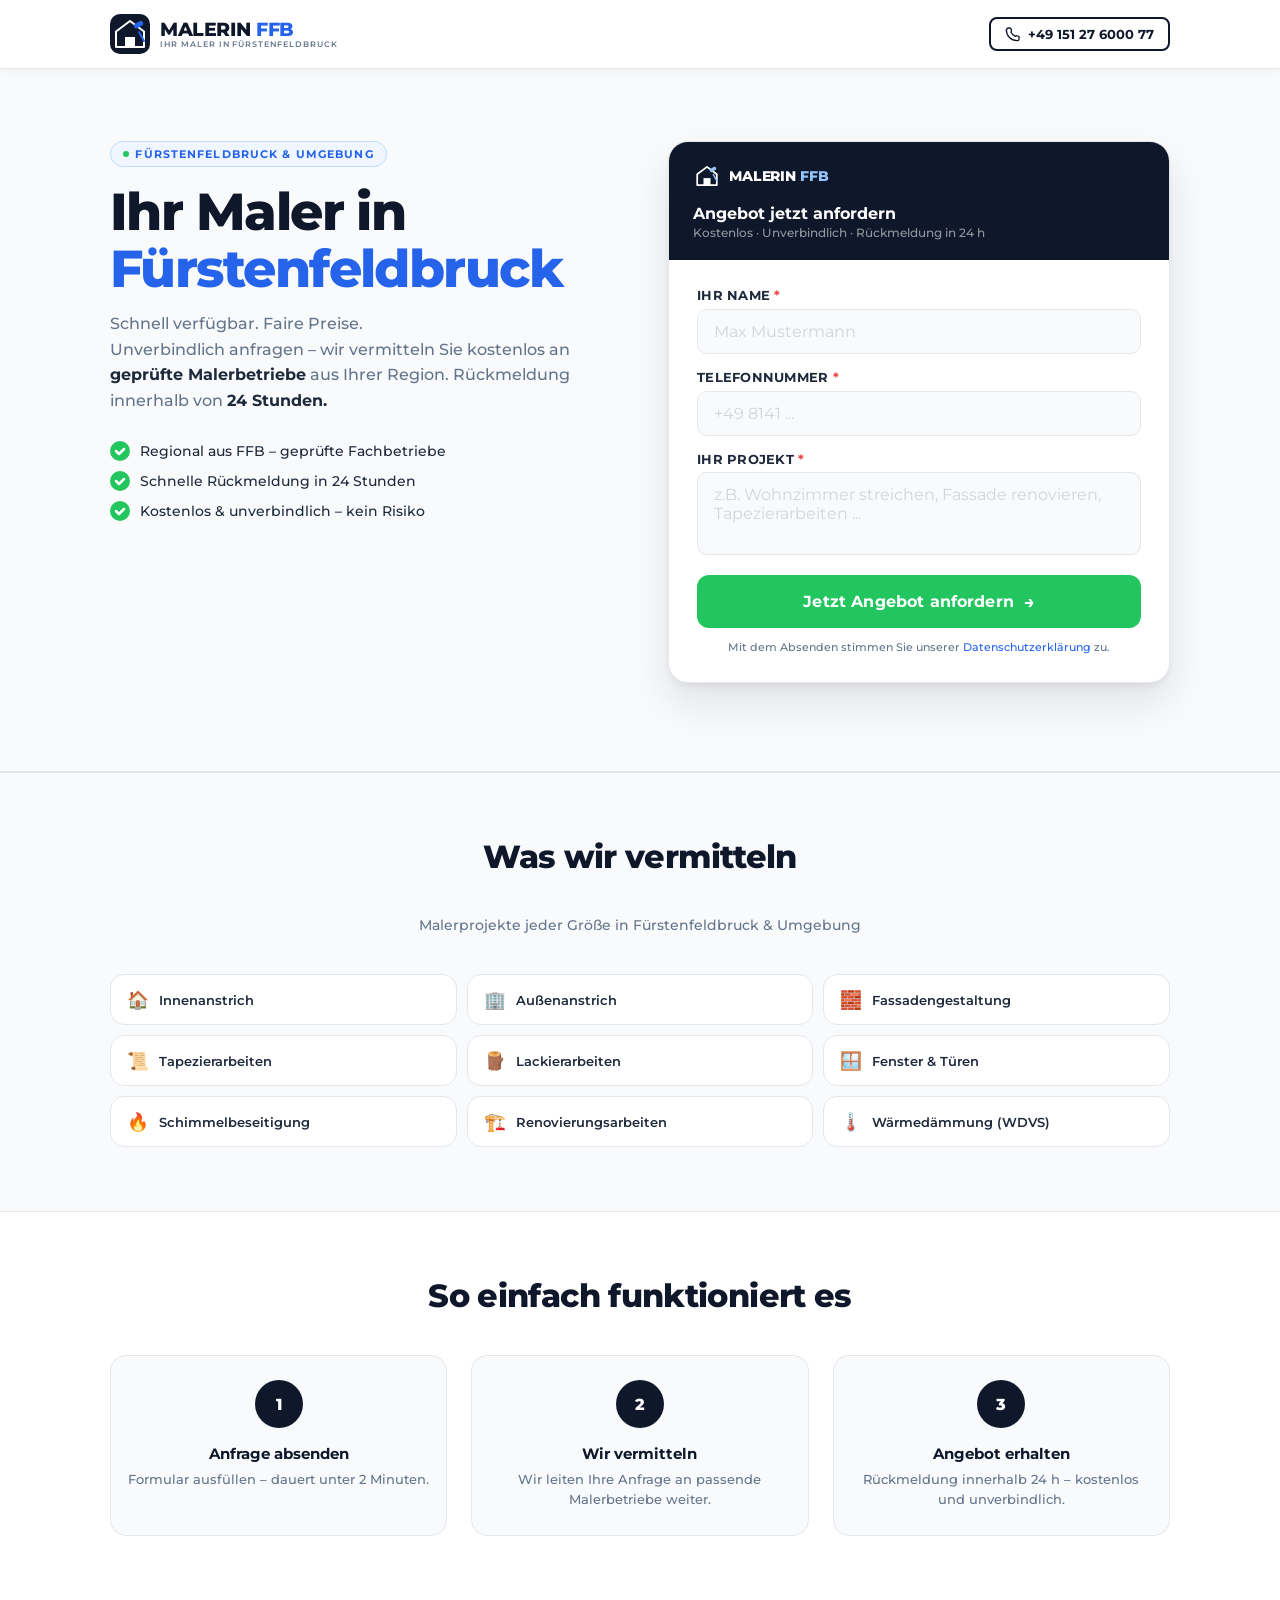
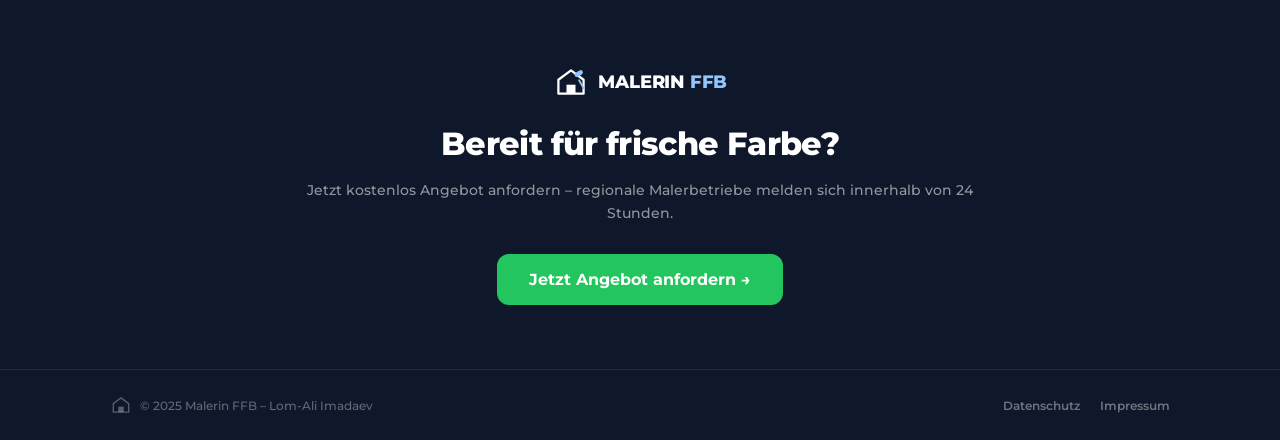
==== commit e03c6f47: "u" ====
--- a/index.html
+++ b/index.html
@@ -873,7 +873,7 @@
           </a>
 
           <!-- Phone -->
-          <a href="tel:+4981411234567" class="tel-link">
+          <a href="tel:+49151276000" class="tel-link">
             <svg class="ic ic-sm" viewBox="0 0 24 24" aria-hidden="true">
               <path
                 stroke-linecap="round"
@@ -881,7 +881,7 @@
                 d="M3 5a2 2 0 012-2h2.28a2 2 0 011.94 1.515l.516 2.063a2 2 0 01-.45 1.958l-.527.527a16.054 16.054 0 006.586 6.586l.527-.527a2 2 0 011.958-.45l2.063.516A2 2 0 0121 17.72V20a2 2 0 01-2 2h-1C9.163 22 2 14.837 2 6V5z"
               />
             </svg>
-            <span class="tel-full">+49 8141 123 45 67</span>
+            <span class="tel-full">+49 151 27 6000 77</span>
             <span class="tel-short">Anrufen</span>
           </a>
         </div>
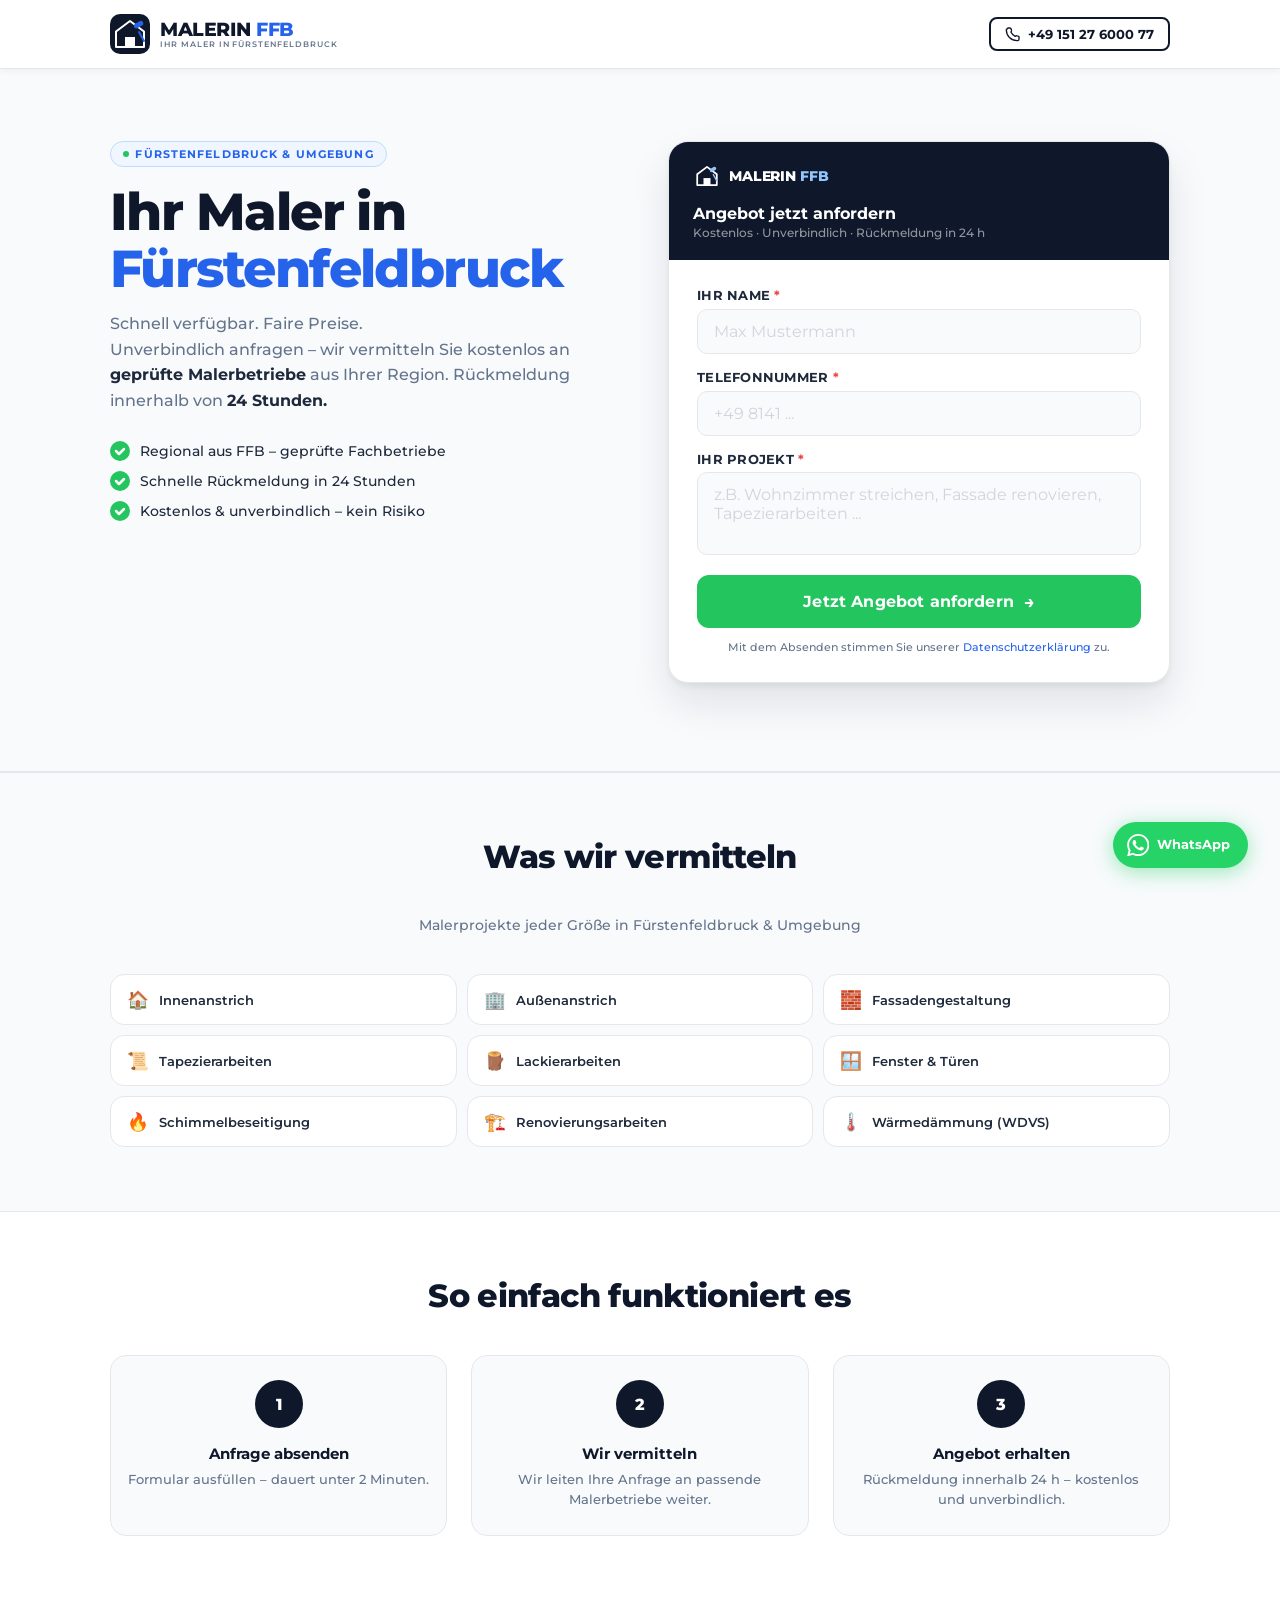
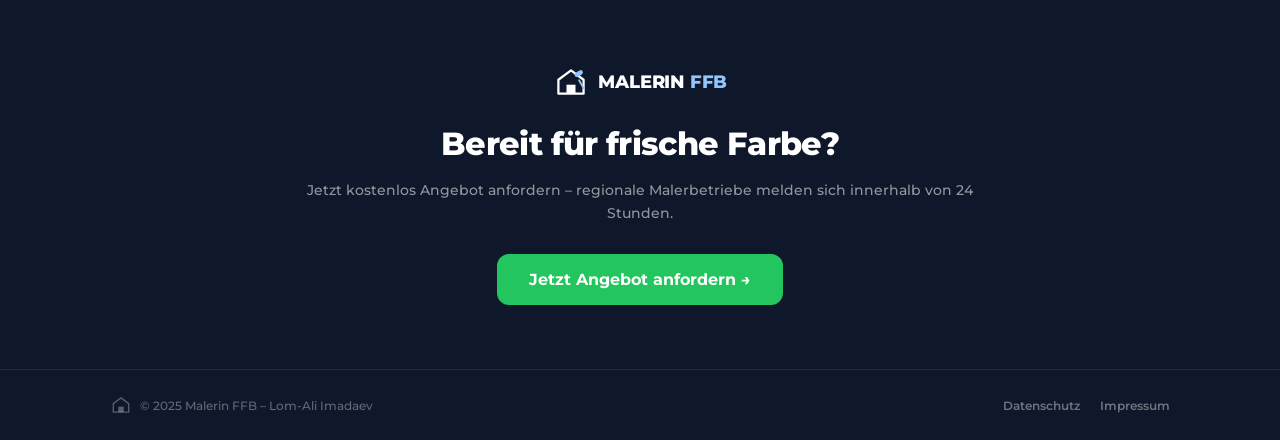
==== commit 47c7b9d2: "u" ====
--- a/index.html
+++ b/index.html
@@ -809,6 +809,63 @@
         }
         body {
           padding-bottom: calc(4.75rem + env(safe-area-inset-bottom));
+        }
+      }
+      /* ═══ WHATSAPP ══════════════════════════════════════ */
+      /* Floating bubble — immer sichtbar, rechts unten */
+      .wa-fab {
+        position: fixed;
+        bottom: 1.5rem;
+        right: 1.25rem;
+        z-index: 60;
+        display: flex;
+        align-items: center;
+        gap: 0.5rem;
+        background: #25d366;
+        color: #fff;
+        font-family: "Montserrat", sans-serif;
+        font-size: 0.8rem;
+        font-weight: 700;
+        padding: 0.75rem 1.1rem 0.75rem 0.9rem;
+        border-radius: 999px;
+        text-decoration: none;
+        box-shadow: 0 4px 20px rgba(37, 211, 102, 0.45);
+        transition:
+          transform 0.15s,
+          box-shadow 0.15s;
+        -webkit-user-select: none;
+        user-select: none;
+      }
+      .wa-fab:active {
+        transform: scale(0.96);
+      }
+      .wa-fab svg {
+        width: 1.4rem;
+        height: 1.4rem;
+        fill: #fff;
+        flex-shrink: 0;
+      }
+      .wa-fab-label {
+        white-space: nowrap;
+      }
+
+      /* Auf Mobile: kleiner (nur Icon) wenn Sticky-Bar da ist */
+      @media (max-width: 767px) {
+        .wa-fab {
+          bottom: calc(4.75rem + env(safe-area-inset-bottom) + 0.75rem);
+          padding: 0.85rem;
+          border-radius: 50%;
+        }
+        .wa-fab-label {
+          display: none;
+        }
+      }
+
+      /* Auf Desktop: mit Label, etwas weiter rechts */
+      @media (min-width: 768px) {
+        .wa-fab {
+          bottom: 2rem;
+          right: 2rem;
         }
       }
     </style>
@@ -873,7 +930,7 @@
           </a>
 
           <!-- Phone -->
-          <a href="tel:+49151276000" class="tel-link">
+          <a href="tel:+4915127600077" class="tel-link">
             <svg class="ic ic-sm" viewBox="0 0 24 24" aria-hidden="true">
               <path
                 stroke-linecap="round"
@@ -1040,7 +1097,7 @@
                   <!-- Form -->
                   <form
                     id="lf"
-                    action="https://formspree.io/f/xojpzlwp"
+                    action="https://formspree.io/f/IHRE_FORMSPREE_ID"
                     method="POST"
                     novalidate
                   >
@@ -1330,6 +1387,31 @@
       </a>
     </div>
 
+    <!-- ════════════════════════════════════════════════════
+       WHATSAPP FLOATING BUTTON
+       Deine Nummer: +49 162 XXXXXXX → wa.me/49162XXXXXXX
+       (Ländervorwahl ohne + und ohne führende 0)
+  ════════════════════════════════════════════════════ -->
+    <a
+      class="wa-fab"
+      href="https://wa.me/4915127600077?text=Hallo%2C%20ich%20interessiere%20mich%20f%C3%BCr%20ein%20kostenloses%20Angebot%20f%C3%BCr%20Malerarbeiten%20in%20F%C3%BCrstenfeldbruck."
+      target="_blank"
+      rel="noopener noreferrer"
+      aria-label="Auf WhatsApp schreiben"
+    >
+      <!-- Offizielles WhatsApp Icon -->
+      <svg
+        viewBox="0 0 24 24"
+        xmlns="http://www.w3.org/2000/svg"
+        aria-hidden="true"
+      >
+        <path
+          d="M17.472 14.382c-.297-.149-1.758-.867-2.03-.967-.273-.099-.471-.148-.67.15-.197.297-.767.966-.94 1.164-.173.199-.347.223-.644.075-.297-.15-1.255-.463-2.39-1.475-.883-.788-1.48-1.761-1.653-2.059-.173-.297-.018-.458.13-.606.134-.133.298-.347.446-.52.149-.174.198-.298.298-.497.099-.198.05-.371-.025-.52-.075-.149-.669-1.612-.916-2.207-.242-.579-.487-.5-.669-.51-.173-.008-.371-.01-.57-.01-.198 0-.52.074-.792.372-.272.297-1.04 1.016-1.04 2.479 0 1.462 1.065 2.875 1.213 3.074.149.198 2.096 3.2 5.077 4.487.709.306 1.262.489 1.694.625.712.227 1.36.195 1.871.118.571-.085 1.758-.719 2.006-1.413.248-.694.248-1.289.173-1.413-.074-.124-.272-.198-.57-.347m-5.421 7.403h-.004a9.87 9.87 0 01-5.031-1.378l-.361-.214-3.741.982.998-3.648-.235-.374a9.86 9.86 0 01-1.51-5.26c.001-5.45 4.436-9.884 9.888-9.884 2.64 0 5.122 1.03 6.988 2.898a9.825 9.825 0 012.893 6.994c-.003 5.45-4.437 9.884-9.885 9.884m8.413-18.297A11.815 11.815 0 0012.05 0C5.495 0 .16 5.335.157 11.892c0 2.096.547 4.142 1.588 5.945L.057 24l6.305-1.654a11.882 11.882 0 005.683 1.448h.005c6.554 0 11.89-5.335 11.893-11.893a11.821 11.821 0 00-3.48-8.413z"
+        />
+      </svg>
+      <span class="wa-fab-label">WhatsApp</span>
+    </a>
+
     <script>
       (function () {
         var form = document.getElementById("lf");
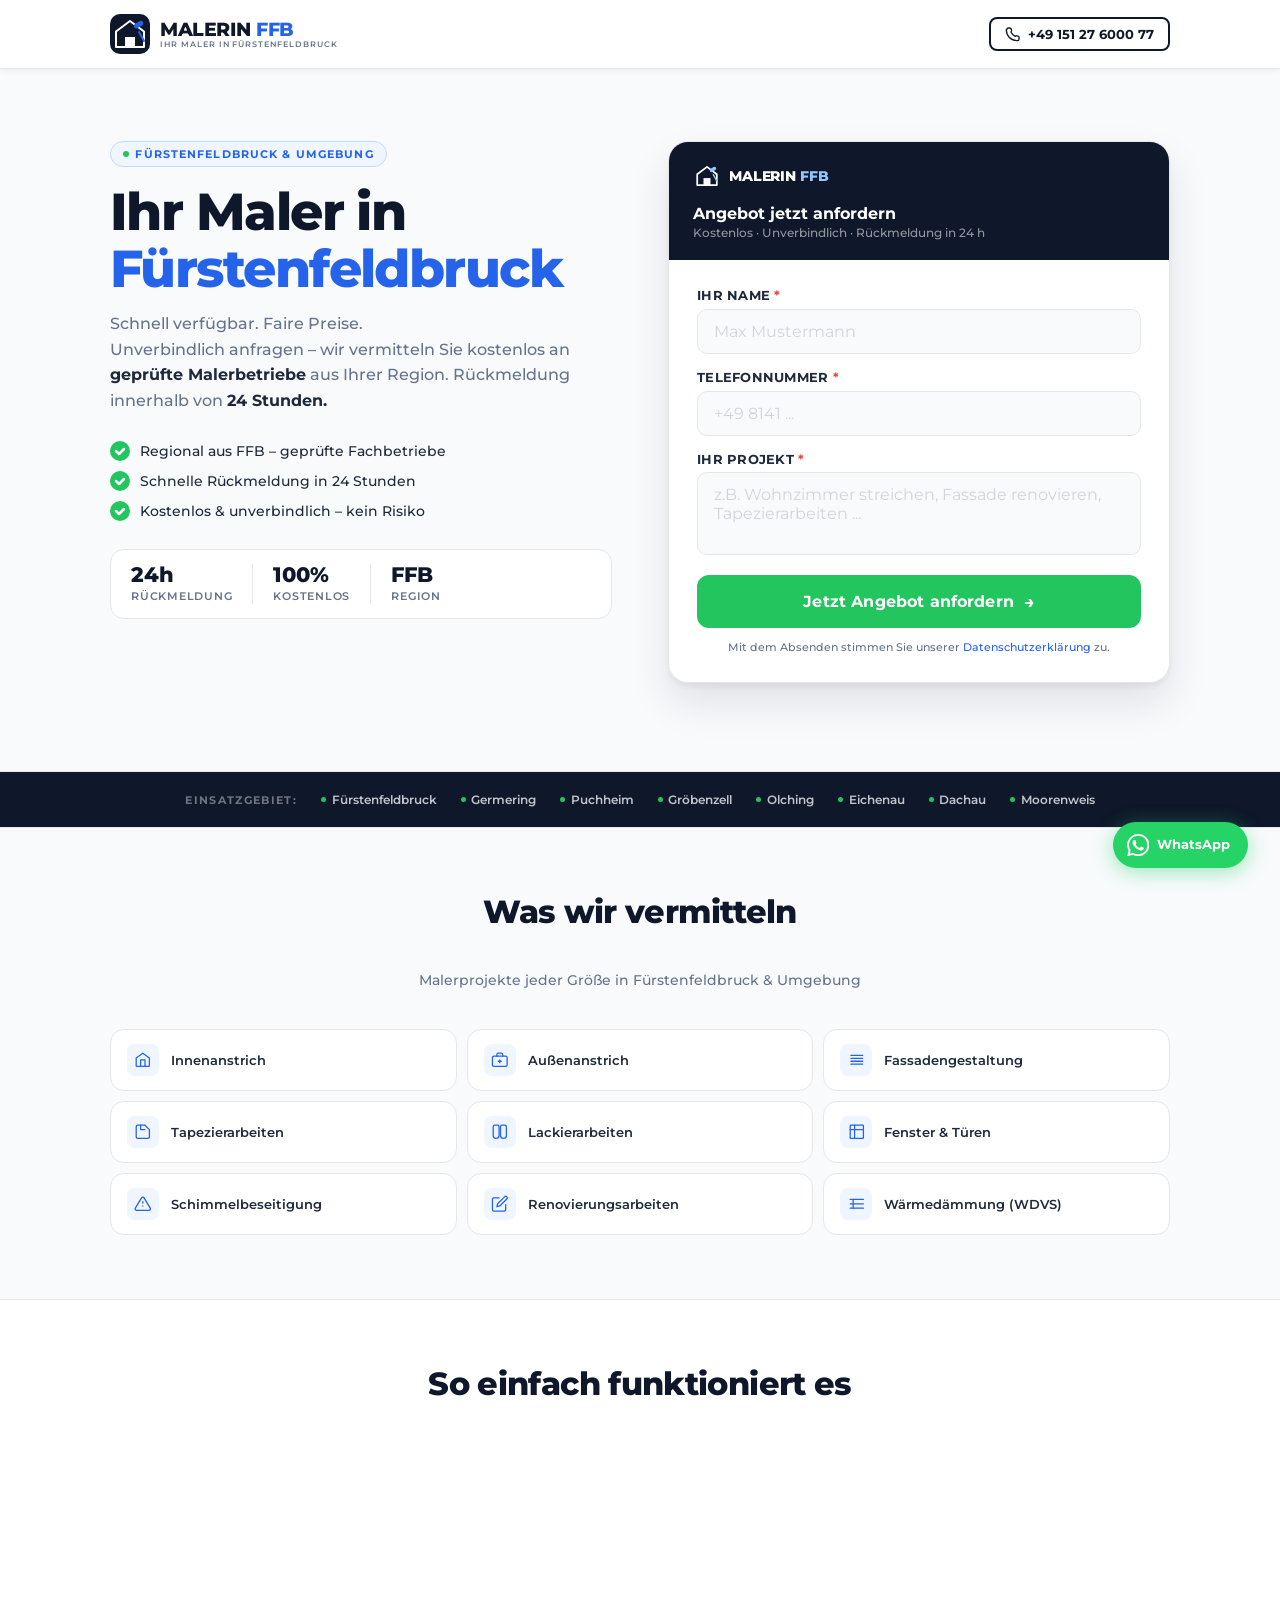
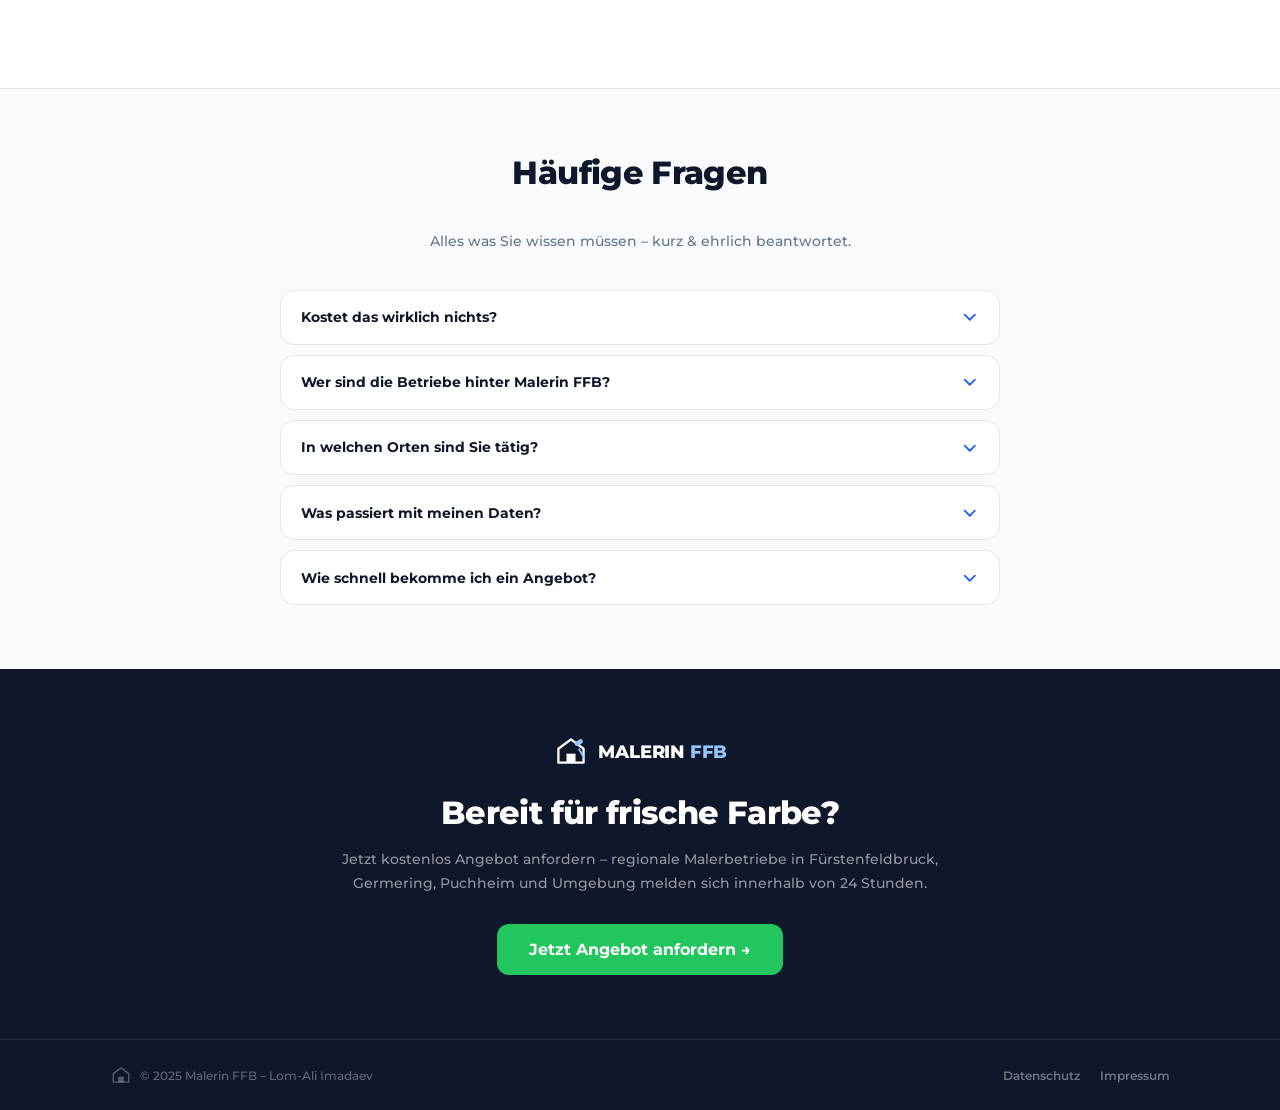
==== commit 79dfd89e: "update" ====
--- a/index.html
+++ b/index.html
@@ -1,1489 +1,584 @@
 <!doctype html>
 <html lang="de">
-  <head>
-    <meta charset="UTF-8" />
-    <meta
-      name="viewport"
-      content="width=device-width, initial-scale=1.0, maximum-scale=1.0"
-    />
-    <title>
-      Malerin FFB – Ihr Maler in Fürstenfeldbruck | Kostenlos anfragen
-    </title>
-    <meta
-      name="description"
-      content="Malerin FFB: Kostenlos & unverbindlich Angebote von regionalen Malerbetrieben in Fürstenfeldbruck erhalten. Schnelle Rückmeldung in 24 Stunden."
-    />
-    <meta name="robots" content="index, follow" />
-
-    <!-- ═══ FAVICON ═══════════════════════════════════════════════ -->
-    <!-- SVG Favicon (modern browsers) -->
-    <link
-      rel="icon"
-      type="image/svg+xml"
-      href="data:image/svg+xml,%3Csvg xmlns='http://www.w3.org/2000/svg' viewBox='0 0 64 64'%3E%3Crect width='64' height='64' rx='12' fill='%230F172A'/%3E%3Cpolygon points='32,8 56,28 56,56 8,56 8,28' fill='none' stroke='white' stroke-width='3.5' stroke-linejoin='round'/%3E%3Crect x='24' y='38' width='16' height='18' fill='white'/%3E%3Cellipse cx='44' cy='26' rx='10' ry='5' fill='%232563EB' transform='rotate(-35,44,26)'/%3E%3Crect x='38' y='30' width='4' height='14' rx='2' fill='%230F172A' transform='rotate(-35,40,37)'/%3E%3C/svg%3E"
-    />
-    <!-- PNG Favicon Fallback (32x32) via canvas-rendered SVG -->
-    <link
-      rel="icon"
-      type="image/svg+xml"
-      sizes="32x32"
-      href="data:image/svg+xml,%3Csvg xmlns='http://www.w3.org/2000/svg' viewBox='0 0 64 64'%3E%3Crect width='64' height='64' rx='12' fill='%230F172A'/%3E%3Cpolygon points='32,8 56,28 56,56 8,56 8,28' fill='none' stroke='white' stroke-width='3.5' stroke-linejoin='round'/%3E%3Crect x='24' y='38' width='16' height='18' fill='white'/%3E%3Cellipse cx='44' cy='26' rx='10' ry='5' fill='%232563EB' transform='rotate(-35,44,26)'/%3E%3Crect x='38' y='30' width='4' height='14' rx='2' fill='%230F172A' transform='rotate(-35,40,37)'/%3E%3C/svg%3E"
-    />
-    <!-- Apple Touch Icon (180x180) -->
-    <link
-      rel="apple-touch-icon"
-      href="data:image/svg+xml,%3Csvg xmlns='http://www.w3.org/2000/svg' viewBox='0 0 180 180'%3E%3Crect width='180' height='180' rx='40' fill='%230F172A'/%3E%3Cpolygon points='90,20 158,72 158,158 22,158 22,72' fill='none' stroke='white' stroke-width='8' stroke-linejoin='round'/%3E%3Crect x='68' y='108' width='44' height='50' fill='white'/%3E%3Cellipse cx='128' cy='70' rx='28' ry='13' fill='%232563EB' transform='rotate(-35,128,70)'/%3E%3Crect x='110' y='82' width='11' height='38' rx='5' fill='%230F172A' transform='rotate(-35,115,101)'/%3E%3C/svg%3E"
-    />
-    <meta name="theme-color" content="#0F172A" />
-
-    <!-- ═══ FONTS ══════════════════════════════════════════════════ -->
-    <link rel="preconnect" href="https://fonts.googleapis.com" />
-    <link rel="preconnect" href="https://fonts.gstatic.com" crossorigin />
-    <link
-      href="https://fonts.googleapis.com/css2?family=Montserrat:wght@400;500;600;700;800&display=swap"
-      rel="stylesheet"
-    />
-
-    <style>
-      /* ─── Reset ─────────────────────────────────────── */
-      *,
-      *::before,
-      *::after {
-        box-sizing: border-box;
-        margin: 0;
-        padding: 0;
-      }
-      html {
-        scroll-behavior: smooth;
-        -webkit-text-size-adjust: 100%;
-        text-size-adjust: 100%;
-      }
-
-      :root {
-        --navy: #0f172a;
-        --blue: #2563eb;
-        --blue-h: #1d4ed8;
-        --green: #22c55e;
-        --green-h: #16a34a;
-        --gray: #f3f4f6;
-        --gray-2: #e5e7eb;
-        --gray-3: #d1d5db;
-        --text: #1e293b;
-        --muted: #64748b;
-        --light: #f8fafc;
-        --white: #ffffff;
-        --red: #ef4444;
-      }
-
-      body {
-        font-family: "Montserrat", sans-serif;
-        background: var(--white);
-        color: var(--text);
-        -webkit-font-smoothing: antialiased;
-        overflow-x: hidden;
-      }
-
-      /* No double-tap zoom */
-      a,
-      button,
-      input,
-      textarea,
-      select,
-      label,
-      [role="button"] {
-        touch-action: manipulation;
-      }
-
-      /* ─── Layout ─────────────────────────────────────── */
-      .wrap {
-        width: 100%;
-        max-width: 1100px;
-        margin-inline: auto;
-        padding-inline: 1.25rem;
-      }
-      .wrap-sm {
-        width: 100%;
-        max-width: 720px;
-        margin-inline: auto;
-        padding-inline: 1.25rem;
-      }
-
-      /* ─── Animations ─────────────────────────────────── */
-      @keyframes fadeUp {
-        from {
-          opacity: 0;
-          transform: translateY(14px);
+
+<head>
+  <meta charset="UTF-8" />
+  <meta name="viewport" content="width=device-width, initial-scale=1.0, maximum-scale=1.0" />
+  <title>Malerin FFB – Ihr Maler in Fürstenfeldbruck | Kostenlos anfragen</title>
+  <meta name="description"
+    content="Malerin FFB: Kostenlos & unverbindlich Angebote von regionalen Malerbetrieben in Fürstenfeldbruck, Germering, Puchheim, Gröbenzell und Olching erhalten. Rückmeldung in 24 Stunden." />
+  <meta name="robots" content="index, follow" />
+
+  <!-- Structured Data: LocalBusiness -->
+  <script type="application/ld+json">
+  {
+    "@context": "https://schema.org",
+    "@type": "LocalBusiness",
+    "name": "Malerin FFB",
+    "description": "Kostenlose Vermittlung von geprüften Malerbetrieben in Fürstenfeldbruck und Umgebung",
+    "telephone": "+4915127600077",
+    "areaServed": ["Fürstenfeldbruck","Germering","Puchheim","Gröbenzell","Olching","Dachau","Eichenau","Moorenweis"],
+    "url": "https://malerinffb.de"
+  }
+  </script>
+
+  <script defer src="https://www.impulseto.work/api/pixel.js" data-website-id="d633b34e-819e-4146-a7d3-d2f8df339c6d"
+    data-domain="https://malerinffb.de/" data-cookieless="true" data-allow-localhost="true"></script>
+
+  <!-- Favicon -->
+  <link rel="icon" type="image/svg+xml"
+    href="data:image/svg+xml,%3Csvg xmlns='http://www.w3.org/2000/svg' viewBox='0 0 64 64'%3E%3Crect width='64' height='64' rx='12' fill='%230F172A'/%3E%3Cpolygon points='32,8 56,28 56,56 8,56 8,28' fill='none' stroke='white' stroke-width='3.5' stroke-linejoin='round'/%3E%3Crect x='24' y='38' width='16' height='18' fill='white'/%3E%3Cellipse cx='44' cy='26' rx='10' ry='5' fill='%232563EB' transform='rotate(-35,44,26)'/%3E%3Crect x='38' y='30' width='4' height='14' rx='2' fill='%230F172A' transform='rotate(-35,40,37)'/%3E%3C/svg%3E" />
+  <link rel="apple-touch-icon"
+    href="data:image/svg+xml,%3Csvg xmlns='http://www.w3.org/2000/svg' viewBox='0 0 180 180'%3E%3Crect width='180' height='180' rx='40' fill='%230F172A'/%3E%3Cpolygon points='90,20 158,72 158,158 22,158 22,72' fill='none' stroke='white' stroke-width='8' stroke-linejoin='round'/%3E%3Crect x='68' y='108' width='44' height='50' fill='white'/%3E%3Cellipse cx='128' cy='70' rx='28' ry='13' fill='%232563EB' transform='rotate(-35,128,70)'/%3E%3Crect x='110' y='82' width='11' height='38' rx='5' fill='%230F172A' transform='rotate(-35,115,101)'/%3E%3C/svg%3E" />
+  <meta name="theme-color" content="#0F172A" />
+
+  <link rel="preconnect" href="https://fonts.googleapis.com" />
+  <link rel="preconnect" href="https://fonts.gstatic.com" crossorigin />
+  <link href="https://fonts.googleapis.com/css2?family=Montserrat:wght@400;500;600;700;800&display=swap"
+    rel="stylesheet" />
+  <link rel="stylesheet" href="styles.css" />
+</head>
+
+<body>
+
+  <!-- ════════════════════════════════════════════
+   HEADER
+════════════════════════════════════════════ -->
+  <header class="hdr">
+    <div class="wrap">
+      <div class="hdr-inner">
+        <a href="#" class="logo-mark" aria-label="Malerin FFB Startseite">
+          <svg width="40" height="40" viewBox="0 0 40 40" fill="none" xmlns="http://www.w3.org/2000/svg"
+            aria-hidden="true">
+            <rect width="40" height="40" rx="10" fill="#0F172A" />
+            <path d="M20 7L34 17.5V33H6V17.5L20 7Z" fill="none" stroke="white" stroke-width="2"
+              stroke-linejoin="round" />
+            <rect x="15" y="23" width="10" height="10" fill="white" />
+            <rect x="23" y="11" width="10" height="5" rx="2.5" fill="#2563EB" transform="rotate(-30 23 11)" />
+            <line x1="29" y1="18" x2="34" y2="27" stroke="#2563EB" stroke-width="2" stroke-linecap="round" />
+          </svg>
+          <div class="logo-wordmark">
+            <span class="logo-name"><span class="logo-name-light">MALERIN </span><span
+                class="logo-name-blue">FFB</span></span>
+            <span class="logo-tagline">Ihr Maler in Fürstenfeldbruck</span>
+          </div>
+        </a>
+        <a href="tel:+4915127600077" class="tel-link">
+          <svg class="ic ic-sm" viewBox="0 0 24 24" aria-hidden="true">
+            <path stroke-linecap="round" stroke-linejoin="round"
+              d="M3 5a2 2 0 012-2h2.28a2 2 0 011.94 1.515l.516 2.063a2 2 0 01-.45 1.958l-.527.527a16.054 16.054 0 006.586 6.586l.527-.527a2 2 0 011.958-.45l2.063.516A2 2 0 0121 17.72V20a2 2 0 01-2 2h-1C9.163 22 2 14.837 2 6V5z" />
+          </svg>
+          <span class="tel-full">+49 151 27 6000 77</span>
+          <span class="tel-short">Anrufen</span>
+        </a>
+      </div>
+    </div>
+  </header>
+
+  <main>
+
+    <!-- ════════════════════════════════════════════
+   HERO + FORM
+════════════════════════════════════════════ -->
+    <section class="hero">
+      <div class="wrap">
+        <div class="hero-grid">
+
+          <!-- Copy -->
+          <div class="fu">
+            <div class="pill">
+              <span class="pill-dot" aria-hidden="true"></span>
+              Fürstenfeldbruck &amp; Umgebung
+            </div>
+
+            <h1 class="hero-h1">
+              Ihr Maler in<br />
+              <span>Fürstenfeldbruck</span>
+            </h1>
+
+            <p class="hero-sub">
+              Schnell verfügbar. Faire Preise.<br />
+              Unverbindlich anfragen – wir vermitteln Sie kostenlos an
+              <strong>geprüfte Malerbetriebe</strong> aus Ihrer Region.
+              Rückmeldung innerhalb von <strong>24 Stunden.</strong>
+            </p>
+
+            <ul class="trust-list" aria-label="Vertrauenspunkte">
+              <li class="trust-item">
+                <span class="trust-dot"><svg viewBox="0 0 12 12" aria-hidden="true">
+                    <path stroke-linecap="round" stroke-linejoin="round" d="M2 6l3 3 5-5" />
+                  </svg></span>
+                Regional aus FFB – geprüfte Fachbetriebe
+              </li>
+              <li class="trust-item">
+                <span class="trust-dot"><svg viewBox="0 0 12 12" aria-hidden="true">
+                    <path stroke-linecap="round" stroke-linejoin="round" d="M2 6l3 3 5-5" />
+                  </svg></span>
+                Schnelle Rückmeldung in 24 Stunden
+              </li>
+              <li class="trust-item">
+                <span class="trust-dot"><svg viewBox="0 0 12 12" aria-hidden="true">
+                    <path stroke-linecap="round" stroke-linejoin="round" d="M2 6l3 3 5-5" />
+                  </svg></span>
+                Kostenlos &amp; unverbindlich – kein Risiko
+              </li>
+            </ul>
+
+            <!-- Social Proof Bar -->
+            <div class="proof-bar">
+              <div class="proof-stat">
+                <span class="proof-num">24h</span>
+                <span class="proof-label">Rückmeldung</span>
+              </div>
+              <div class="proof-divider"></div>
+              <div class="proof-stat">
+                <span class="proof-num">100%</span>
+                <span class="proof-label">Kostenlos</span>
+              </div>
+              <div class="proof-divider"></div>
+              <div class="proof-stat">
+                <span class="proof-num">FFB</span>
+                <span class="proof-label">Region</span>
+              </div>
+            </div>
+          </div>
+
+          <!-- Form card -->
+          <div class="fu2" id="form-anchor">
+            <div class="card">
+              <div class="card-header">
+                <div style="display:flex;align-items:center;gap:0.5rem;margin-bottom:0.875rem;">
+                  <svg width="28" height="28" viewBox="0 0 40 40" fill="none" xmlns="http://www.w3.org/2000/svg"
+                    aria-hidden="true">
+                    <path d="M20 7L34 17.5V33H6V17.5L20 7Z" fill="none" stroke="white" stroke-width="2.5"
+                      stroke-linejoin="round" />
+                    <rect x="15" y="23" width="10" height="10" fill="white" />
+                    <rect x="23" y="11" width="10" height="5" rx="2.5" fill="#93C5FD" transform="rotate(-30 23 11)" />
+                    <line x1="29" y1="18" x2="34" y2="27" stroke="#93C5FD" stroke-width="2" stroke-linecap="round" />
+                  </svg>
+                  <span style="font-size:0.85rem;font-weight:800;color:white;letter-spacing:-0.01em;">MALERIN <span
+                      style="color:#93c5fd">FFB</span></span>
+                </div>
+                <p class="card-header-title">Angebot jetzt anfordern</p>
+                <p class="card-header-sub">Kostenlos · Unverbindlich · Rückmeldung in 24 h</p>
+              </div>
+              <div class="card-body">
+                <!-- Success -->
+                <div id="ok" role="alert">
+                  <div class="ok-icon">
+                    <svg viewBox="0 0 24 24" aria-hidden="true">
+                      <path stroke-linecap="round" stroke-linejoin="round" d="M5 13l4 4L19 7" />
+                    </svg>
+                  </div>
+                  <p class="ok-title">Vielen Dank!</p>
+                  <p class="ok-body">Ihre Anfrage ist eingegangen. Wir melden uns <strong>innerhalb von 24
+                      Stunden</strong> bei Ihnen.</p>
+                </div>
+                <!-- Form -->
+                <form id="lf" action="https://formspree.io/f/xojpzlwp" method="POST" novalidate>
+                  <div class="field">
+                    <label for="name">Ihr Name <span class="req">*</span></label>
+                    <input type="text" id="name" name="name" required placeholder="Max Mustermann"
+                      autocomplete="name" />
+                    <p class="ferr" id="e-name">Bitte geben Sie Ihren Namen ein.</p>
+                  </div>
+                  <div class="field">
+                    <label for="phone">Telefonnummer <span class="req">*</span></label>
+                    <input type="tel" id="phone" name="telefon" required placeholder="+49 8141 ..."
+                      autocomplete="tel" />
+                    <p class="ferr" id="e-phone">Bitte geben Sie Ihre Telefonnummer ein.</p>
+                  </div>
+                  <div class="field">
+                    <label for="proj">Ihr Projekt <span class="req">*</span></label>
+                    <textarea id="proj" name="projekt" required rows="3"
+                      placeholder="z.B. Wohnzimmer streichen, Fassade renovieren, Tapezierarbeiten ..."></textarea>
+                    <p class="ferr" id="e-proj">Bitte beschreiben Sie Ihr Projekt kurz.</p>
+                  </div>
+                  <input type="text" name="_gotcha" style="display:none" tabindex="-1" autocomplete="off" />
+                  <input type="hidden" name="_subject" value="Neue Anfrage – Malerin FFB" />
+                  <button type="submit" id="sbmt" class="btn-green">
+                    <span>Jetzt Angebot anfordern</span>
+                    <span class="arrow" aria-hidden="true">→</span>
+                  </button>
+                  <p class="legal">Mit dem Absenden stimmen Sie unserer <a
+                      href="impressum-maler.html#datenschutz">Datenschutzerklärung</a> zu.</p>
+                </form>
+              </div>
+            </div>
+          </div>
+
+        </div>
+      </div>
+    </section>
+
+    <!-- ════════════════════════════════════════════
+   STÄDTE-STRIP
+════════════════════════════════════════════ -->
+    <div class="cities" aria-label="Einsatzgebiete">
+      <div class="wrap">
+        <div class="cities-inner">
+          <span class="cities-label">Einsatzgebiet:</span>
+          <span class="city-chip"><span class="city-dot"></span>Fürstenfeldbruck</span>
+          <span class="city-chip"><span class="city-dot"></span>Germering</span>
+          <span class="city-chip"><span class="city-dot"></span>Puchheim</span>
+          <span class="city-chip"><span class="city-dot"></span>Gröbenzell</span>
+          <span class="city-chip"><span class="city-dot"></span>Olching</span>
+          <span class="city-chip"><span class="city-dot"></span>Eichenau</span>
+          <span class="city-chip"><span class="city-dot"></span>Dachau</span>
+          <span class="city-chip"><span class="city-dot"></span>Moorenweis</span>
+        </div>
+      </div>
+    </div>
+
+    <!-- ════════════════════════════════════════════
+   SERVICES
+════════════════════════════════════════════ -->
+    <section class="svcs">
+      <div class="wrap">
+        <h2 class="sec-h">Was wir vermitteln</h2>
+        <p class="sec-sub">Malerprojekte jeder Größe in Fürstenfeldbruck &amp; Umgebung</p>
+        <div class="svc-grid">
+
+          <div class="svc-tile">
+            <span class="svc-icon">
+              <svg viewBox="0 0 24 24">
+                <path stroke-linecap="round" stroke-linejoin="round"
+                  d="M3 9.5L12 3l9 6.5V20a1 1 0 01-1 1H4a1 1 0 01-1-1V9.5z" />
+                <path stroke-linecap="round" stroke-linejoin="round" d="M9 21V12h6v9" />
+              </svg>
+            </span><span>Innenanstrich</span>
+          </div>
+
+          <div class="svc-tile">
+            <span class="svc-icon">
+              <svg viewBox="0 0 24 24">
+                <rect x="2" y="7" width="20" height="14" rx="2" stroke-linecap="round" stroke-linejoin="round" />
+                <path stroke-linecap="round" stroke-linejoin="round" d="M16 7V5a2 2 0 00-2-2h-4a2 2 0 00-2 2v2" />
+                <line x1="12" y1="12" x2="12" y2="16" stroke-linecap="round" />
+                <line x1="10" y1="14" x2="14" y2="14" stroke-linecap="round" />
+              </svg>
+            </span><span>Außenanstrich</span>
+          </div>
+
+          <div class="svc-tile">
+            <span class="svc-icon">
+              <svg viewBox="0 0 24 24">
+                <path stroke-linecap="round" stroke-linejoin="round" d="M4 6h16M4 10h16M4 14h16M4 18h16" />
+              </svg>
+            </span><span>Fassadengestaltung</span>
+          </div>
+
+          <div class="svc-tile">
+            <span class="svc-icon">
+              <svg viewBox="0 0 24 24">
+                <path stroke-linecap="round" stroke-linejoin="round"
+                  d="M9 3H5a2 2 0 00-2 2v14a2 2 0 002 2h14a2 2 0 002-2V9l-6-6z" />
+                <path stroke-linecap="round" stroke-linejoin="round" d="M9 3v6h6" />
+              </svg>
+            </span><span>Tapezierarbeiten</span>
+          </div>
+
+          <div class="svc-tile">
+            <span class="svc-icon">
+              <svg viewBox="0 0 24 24">
+                <path stroke-linecap="round" stroke-linejoin="round"
+                  d="M7 21a4 4 0 01-4-4V5a2 2 0 012-2h4a2 2 0 012 2v12a4 4 0 01-4 4z" />
+                <path stroke-linecap="round" stroke-linejoin="round"
+                  d="M21 17a4 4 0 01-8 0V5a2 2 0 012-2h4a2 2 0 012 2v12z" />
+              </svg>
+            </span><span>Lackierarbeiten</span>
+          </div>
+
+          <div class="svc-tile">
+            <span class="svc-icon">
+              <svg viewBox="0 0 24 24">
+                <rect x="3" y="3" width="18" height="18" rx="1" stroke-linecap="round" stroke-linejoin="round" />
+                <path stroke-linecap="round" stroke-linejoin="round" d="M9 3v18M3 9h18" />
+              </svg>
+            </span><span>Fenster &amp; Türen</span>
+          </div>
+
+          <div class="svc-tile">
+            <span class="svc-icon">
+              <svg viewBox="0 0 24 24">
+                <path stroke-linecap="round" stroke-linejoin="round"
+                  d="M12 9v2m0 4h.01M10.29 3.86L1.82 18a2 2 0 001.71 3h16.94a2 2 0 001.71-3L13.71 3.86a2 2 0 00-3.42 0z" />
+              </svg>
+            </span><span>Schimmelbeseitigung</span>
+          </div>
+
+          <div class="svc-tile">
+            <span class="svc-icon">
+              <svg viewBox="0 0 24 24">
+                <path stroke-linecap="round" stroke-linejoin="round"
+                  d="M11 4H4a2 2 0 00-2 2v14a2 2 0 002 2h14a2 2 0 002-2v-7" />
+                <path stroke-linecap="round" stroke-linejoin="round"
+                  d="M18.5 2.5a2.121 2.121 0 013 3L12 15l-4 1 1-4 9.5-9.5z" />
+              </svg>
+            </span><span>Renovierungsarbeiten</span>
+          </div>
+
+          <div class="svc-tile">
+            <span class="svc-icon">
+              <svg viewBox="0 0 24 24">
+                <path stroke-linecap="round" stroke-linejoin="round" d="M3 12h18M3 6h18M3 18h18" />
+                <path stroke-linecap="round" stroke-linejoin="round" d="M7 6v12" />
+              </svg>
+            </span><span>Wärmedämmung (WDVS)</span>
+          </div>
+
+        </div>
+      </div>
+    </section>
+
+    <!-- ════════════════════════════════════════════
+   HOW IT WORKS
+════════════════════════════════════════════ -->
+    <section class="how">
+      <div class="wrap">
+        <h2 class="sec-h">So einfach funktioniert es</h2>
+        <div class="steps">
+          <div class="step fu">
+            <div class="step-num">1</div>
+            <h3 class="step-title">Anfrage absenden</h3>
+            <p class="step-body">Formular ausfüllen – dauert unter 2 Minuten.</p>
+          </div>
+          <div class="step fu2">
+            <div class="step-num">2</div>
+            <h3 class="step-title">Wir vermitteln</h3>
+            <p class="step-body">Wir leiten Ihre Anfrage an passende Malerbetriebe weiter.</p>
+          </div>
+          <div class="step fu3">
+            <div class="step-num">3</div>
+            <h3 class="step-title">Angebot erhalten</h3>
+            <p class="step-body">Rückmeldung innerhalb 24 h – kostenlos und unverbindlich.</p>
+          </div>
+        </div>
+      </div>
+    </section>
+
+    <!-- ════════════════════════════════════════════
+   FAQ
+════════════════════════════════════════════ -->
+    <section class="faq">
+      <div class="wrap">
+        <h2 class="sec-h">Häufige Fragen</h2>
+        <p class="sec-sub">Alles was Sie wissen müssen – kurz &amp; ehrlich beantwortet.</p>
+        <div class="faq-list" role="list">
+
+          <div class="faq-item" role="listitem">
+            <button class="faq-q" aria-expanded="false">
+              Kostet das wirklich nichts?
+              <svg class="faq-chevron" viewBox="0 0 24 24">
+                <path stroke-linecap="round" stroke-linejoin="round" d="M19 9l-7 7-7-7" />
+              </svg>
+            </button>
+            <div class="faq-a">
+              Ja, die Vermittlung ist für Sie als Auftraggeber komplett kostenlos und unverbindlich. Sie erhalten
+              Angebote, vergleichen in Ruhe – und entscheiden selbst, ob Sie beauftragen.
+            </div>
+          </div>
+
+          <div class="faq-item" role="listitem">
+            <button class="faq-q" aria-expanded="false">
+              Wer sind die Betriebe hinter Malerin FFB?
+              <svg class="faq-chevron" viewBox="0 0 24 24">
+                <path stroke-linecap="round" stroke-linejoin="round" d="M19 9l-7 7-7-7" />
+              </svg>
+            </button>
+            <div class="faq-a">
+              Wir arbeiten ausschließlich mit lokalen, geprüften Malerbetrieben aus der Region Fürstenfeldbruck
+              zusammen. Alle Partner sind eingetragene Fachbetriebe mit Erfahrung in Wohn- und Gewerbeprojekten.
+            </div>
+          </div>
+
+          <div class="faq-item" role="listitem">
+            <button class="faq-q" aria-expanded="false">
+              In welchen Orten sind Sie tätig?
+              <svg class="faq-chevron" viewBox="0 0 24 24">
+                <path stroke-linecap="round" stroke-linejoin="round" d="M19 9l-7 7-7-7" />
+              </svg>
+            </button>
+            <div class="faq-a">
+              Wir vermitteln in Fürstenfeldbruck, Germering, Puchheim, Gröbenzell, Olching, Eichenau, Dachau und
+              Moorenweis. Sie sind unsicher ob Ihre Adresse dabei ist? Einfach kurz anrufen oder das Formular ausfüllen
+              – wir melden uns.
+            </div>
+          </div>
+
+          <div class="faq-item" role="listitem">
+            <button class="faq-q" aria-expanded="false">
+              Was passiert mit meinen Daten?
+              <svg class="faq-chevron" viewBox="0 0 24 24">
+                <path stroke-linecap="round" stroke-linejoin="round" d="M19 9l-7 7-7-7" />
+              </svg>
+            </button>
+            <div class="faq-a">
+              Ihre Daten werden ausschließlich zur Vermittlung verwendet und nicht an Dritte außerhalb unseres
+              Partnernetzwerks weitergegeben. Details entnehmen Sie unserer <a href="impressum-maler.html#datenschutz"
+                style="color:var(--blue)">Datenschutzerklärung</a>.
+            </div>
+          </div>
+
+          <div class="faq-item" role="listitem">
+            <button class="faq-q" aria-expanded="false">
+              Wie schnell bekomme ich ein Angebot?
+              <svg class="faq-chevron" viewBox="0 0 24 24">
+                <path stroke-linecap="round" stroke-linejoin="round" d="M19 9l-7 7-7-7" />
+              </svg>
+            </button>
+            <div class="faq-a">
+              In der Regel melden wir uns innerhalb von 24 Stunden bei Ihnen telefonisch zurück. Bei dringendem Bedarf
+              können Sie uns auch direkt per WhatsApp oder Telefon kontaktieren.
+            </div>
+          </div>
+
+        </div>
+      </div>
+    </section>
+
+    <!-- ════════════════════════════════════════════
+   CTA BANNER
+════════════════════════════════════════════ -->
+    <section class="banner">
+      <div class="wrap-sm">
+        <div class="banner-inner">
+          <div style="display:flex;align-items:center;justify-content:center;gap:0.6rem;margin-bottom:1.5rem;">
+            <svg width="36" height="36" viewBox="0 0 40 40" fill="none" xmlns="http://www.w3.org/2000/svg"
+              aria-hidden="true">
+              <path d="M20 7L34 17.5V33H6V17.5L20 7Z" fill="none" stroke="white" stroke-width="2.5"
+                stroke-linejoin="round" />
+              <rect x="15" y="23" width="10" height="10" fill="white" />
+              <rect x="23" y="11" width="10" height="5" rx="2.5" fill="#93C5FD" transform="rotate(-30 23 11)" />
+              <line x1="29" y1="18" x2="34" y2="27" stroke="#93C5FD" stroke-width="2" stroke-linecap="round" />
+            </svg>
+            <span style="font-size:1.1rem;font-weight:800;color:white;letter-spacing:-0.01em;">MALERIN <span
+                style="color:#93c5fd">FFB</span></span>
+          </div>
+          <h2>Bereit für frische Farbe?</h2>
+          <p>Jetzt kostenlos Angebot anfordern – regionale Malerbetriebe in Fürstenfeldbruck, Germering, Puchheim und
+            Umgebung melden sich innerhalb von 24 Stunden.</p>
+          <a href="#form-anchor" class="btn-banner">Jetzt Angebot anfordern →</a>
+        </div>
+      </div>
+    </section>
+
+  </main>
+
+  <!-- ════════════════════════════════════════════
+   FOOTER
+════════════════════════════════════════════ -->
+  <footer class="ftr">
+    <div class="wrap">
+      <div class="ftr-inner">
+        <div style="display:flex;align-items:center;gap:0.5rem;">
+          <svg width="22" height="22" viewBox="0 0 40 40" fill="none" xmlns="http://www.w3.org/2000/svg"
+            aria-hidden="true">
+            <path d="M20 7L34 17.5V33H6V17.5L20 7Z" fill="none" stroke="rgba(255,255,255,0.3)" stroke-width="2.5"
+              stroke-linejoin="round" />
+            <rect x="15" y="23" width="10" height="10" fill="rgba(255,255,255,0.3)" />
+          </svg>
+          <span>&#169; 2025 Malerin FFB – Lom-Ali Imadaev</span>
+        </div>
+        <nav class="ftr-links" aria-label="Footer">
+          <a href="impressum-maler.html#datenschutz">Datenschutz</a>
+          <a href="impressum-maler.html#impressum">Impressum</a>
+        </nav>
+      </div>
+    </div>
+  </footer>
+
+  <!-- Sticky Mobile CTA -->
+  <div class="sticky" id="sticky-bar">
+    <a href="#form-anchor" class="btn-blue">
+      <svg class="ic" viewBox="0 0 24 24" aria-hidden="true">
+        <path stroke-linecap="round" stroke-linejoin="round" d="M9 12l2 2 4-4m6 2a9 9 0 11-18 0 9 9 0 0118 0z" />
+      </svg>
+      Kostenloses Angebot anfordern
+    </a>
+  </div>
+
+  <!-- WhatsApp FAB -->
+  <a class="wa-fab"
+    href="https://wa.me/4915127600077?text=Hallo%2C%20ich%20interessiere%20mich%20f%C3%BCr%20ein%20kostenloses%20Angebot%20f%C3%BCr%20Malerarbeiten%20in%20F%C3%BCrstenfeldbruck."
+    target="_blank" rel="noopener noreferrer" aria-label="Auf WhatsApp schreiben">
+    <svg viewBox="0 0 24 24" xmlns="http://www.w3.org/2000/svg" aria-hidden="true">
+      <path
+        d="M17.472 14.382c-.297-.149-1.758-.867-2.03-.967-.273-.099-.471-.148-.67.15-.197.297-.767.966-.94 1.164-.173.199-.347.223-.644.075-.297-.15-1.255-.463-2.39-1.475-.883-.788-1.48-1.761-1.653-2.059-.173-.297-.018-.458.13-.606.134-.133.298-.347.446-.52.149-.174.198-.298.298-.497.099-.198.05-.371-.025-.52-.075-.149-.669-1.612-.916-2.207-.242-.579-.487-.5-.669-.51-.173-.008-.371-.01-.57-.01-.198 0-.52.074-.792.372-.272.297-1.04 1.016-1.04 2.479 0 1.462 1.065 2.875 1.213 3.074.149.198 2.096 3.2 5.077 4.487.709.306 1.262.489 1.694.625.712.227 1.36.195 1.871.118.571-.085 1.758-.719 2.006-1.413.248-.694.248-1.289.173-1.413-.074-.124-.272-.198-.57-.347m-5.421 7.403h-.004a9.87 9.87 0 01-5.031-1.378l-.361-.214-3.741.982.998-3.648-.235-.374a9.86 9.86 0 01-1.51-5.26c.001-5.45 4.436-9.884 9.888-9.884 2.64 0 5.122 1.03 6.988 2.898a9.825 9.825 0 012.893 6.994c-.003 5.45-4.437 9.884-9.885 9.884m8.413-18.297A11.815 11.815 0 0012.05 0C5.495 0 .16 5.335.157 11.892c0 2.096.547 4.142 1.588 5.945L.057 24l6.305-1.654a11.882 11.882 0 005.683 1.448h.005c6.554 0 11.89-5.335 11.893-11.893a11.821 11.821 0 00-3.48-8.413z" />
+    </svg>
+    <span class="wa-fab-label">WhatsApp</span>
+  </a>
+
+  <script>
+    (function () {
+      // ─── Form ───────────────────────────────────────
+      var form = document.getElementById("lf");
+      var okEl = document.getElementById("ok");
+      var btnEl = document.getElementById("sbmt");
+      var stickyBar = document.getElementById("sticky-bar");
+
+      function setErr(id, show) { document.getElementById(id).classList.toggle("show", show); }
+
+      form.addEventListener("submit", async function (e) {
+        e.preventDefault();
+        var name = document.getElementById("name").value.trim();
+        var phone = document.getElementById("phone").value.trim();
+        var proj = document.getElementById("proj").value.trim();
+        var valid = true;
+        setErr("e-name", !name); if (!name) valid = false;
+        setErr("e-phone", !phone); if (!phone) valid = false;
+        setErr("e-proj", !proj); if (!proj) valid = false;
+        if (!valid) return;
+
+        btnEl.disabled = true;
+        btnEl.innerHTML = '<svg class="ic spin" viewBox="0 0 24 24" fill="none" stroke="currentColor" stroke-width="2"><circle cx="12" cy="12" r="10" stroke-opacity=".3"/><path d="M4 12a8 8 0 018-8" stroke-linecap="round"/></svg> Wird gesendet...';
+
+        try {
+          var res = await fetch(form.action, { method: "POST", body: new FormData(form), headers: { Accept: "application/json" } });
+          if (res.ok) {
+            form.style.display = "none";
+            okEl.classList.add("show");
+            stickyBar.style.display = "none";
+          } else { throw new Error(); }
+        } catch (_) {
+          btnEl.disabled = false;
+          btnEl.innerHTML = 'Jetzt Angebot anfordern <span class="arrow">&#8594;</span>';
+          alert("Fehler beim Senden. Bitte erneut versuchen oder anrufen.");
         }
-        to {
-          opacity: 1;
-          transform: translateY(0);
-        }
-      }
-      .fu {
-        animation: fadeUp 0.55s ease both;
-      }
-      .fu2 {
-        animation: fadeUp 0.55s 0.12s ease both;
-      }
-      .fu3 {
-        animation: fadeUp 0.55s 0.24s ease both;
-      }
-      @keyframes spin {
-        to {
-          transform: rotate(360deg);
-        }
-      }
-      .spin {
-        animation: spin 0.8s linear infinite;
-      }
-
-      /* ─── SVG Icon helper ────────────────────────────── */
-      .ic {
-        width: 1.25rem;
-        height: 1.25rem;
-        flex-shrink: 0;
-        stroke: currentColor;
-        fill: none;
-        stroke-width: 2;
-      }
-      .ic-sm {
-        width: 1rem;
-        height: 1rem;
-      }
-      .ic-lg {
-        width: 1.5rem;
-        height: 1.5rem;
-      }
-
-      /* ════════════════════════════════════════════════════
-       LOGO SVG (reusable inline component)
-    ════════════════════════════════════════════════════ */
-      .logo-mark {
-        display: inline-flex;
-        align-items: center;
-        gap: 0.625rem;
-        text-decoration: none;
-      }
-      .logo-mark svg {
-        flex-shrink: 0;
-      }
-      .logo-wordmark {
-        display: flex;
-        flex-direction: column;
-        line-height: 1;
-      }
-      .logo-name {
-        font-size: 1.2rem;
-        font-weight: 800;
-        letter-spacing: -0.02em;
-        color: var(--navy);
-      }
-      .logo-name-light {
-        font-weight: 800;
-        color: var(--navy);
-      }
-      .logo-name-blue {
-        font-weight: 800;
-        color: var(--blue);
-      }
-      .logo-tagline {
-        font-size: 0.5rem;
-        font-weight: 600;
-        letter-spacing: 0.12em;
-        text-transform: uppercase;
-        color: var(--muted);
-        margin-top: 0.1rem;
-      }
-
-      /* White variant (for dark backgrounds) */
-      .logo-mark--white .logo-name-light {
-        color: var(--white);
-      }
-      .logo-mark--white .logo-name-blue {
-        color: #93c5fd;
-      }
-      .logo-mark--white .logo-tagline {
-        color: rgba(255, 255, 255, 0.5);
-      }
-
-      /* ════════════════════════════════════════════════════
-       HEADER
-    ════════════════════════════════════════════════════ */
-      .hdr {
-        position: sticky;
-        top: 0;
-        z-index: 30;
-        background: rgba(255, 255, 255, 0.95);
-        backdrop-filter: blur(12px);
-        border-bottom: 1px solid var(--gray-2);
-        box-shadow: 0 1px 8px rgba(0, 0, 0, 0.06);
-      }
-      .hdr-inner {
-        display: flex;
-        align-items: center;
-        justify-content: space-between;
-        padding-block: 0.875rem;
-        gap: 1rem;
-      }
-
-      /* Tel button in header */
-      .tel-link {
-        display: flex;
-        align-items: center;
-        gap: 0.4rem;
-        font-size: 0.8rem;
-        font-weight: 700;
-        color: var(--navy);
-        text-decoration: none;
-        padding: 0.45rem 0.9rem;
-        border-radius: 0.5rem;
-        border: 2px solid var(--navy);
-        white-space: nowrap;
-        flex-shrink: 0;
-        transition:
-          background 0.15s,
-          color 0.15s;
-      }
-      .tel-link:active {
-        background: var(--navy);
-        color: var(--white);
-      }
-      .tel-full {
-        display: none;
-      }
-      .tel-short {
-        display: inline;
-      }
-      @media (min-width: 480px) {
-        .tel-full {
-          display: inline;
-        }
-        .tel-short {
-          display: none;
-        }
-      }
-
-      /* ════════════════════════════════════════════════════
-       HERO
-    ════════════════════════════════════════════════════ */
-      .hero {
-        background: var(--light);
-        padding-block: 2.5rem 3rem;
-        position: relative;
-        z-index: 1;
-        border-bottom: 1px solid var(--gray-2);
-      }
-      .hero-grid {
-        display: grid;
-        gap: 2rem;
-      }
-      @media (min-width: 768px) {
-        .hero {
-          padding-block: 4.5rem 5.5rem;
-        }
-        .hero-grid {
-          grid-template-columns: 1fr 1fr;
-          gap: 3.5rem;
-          align-items: start;
-        }
-      }
-
-      /* Eyebrow pill */
-      .pill {
-        display: inline-flex;
-        align-items: center;
-        gap: 0.4rem;
-        background: #eff6ff;
-        color: var(--blue);
-        font-size: 0.7rem;
-        font-weight: 700;
-        text-transform: uppercase;
-        letter-spacing: 0.1em;
-        padding: 0.3rem 0.75rem;
-        border-radius: 999px;
-        border: 1px solid #bfdbfe;
-        margin-bottom: 1rem;
-      }
-      .pill-dot {
-        width: 6px;
-        height: 6px;
-        border-radius: 50%;
-        background: var(--green);
-        display: inline-block;
-      }
-
-      /* Hero headline */
-      .hero-h1 {
-        font-size: clamp(2rem, 6vw, 3.25rem);
-        font-weight: 800;
-        line-height: 1.1;
-        letter-spacing: -0.03em;
-        color: var(--navy);
-        margin-bottom: 0.875rem;
-      }
-      .hero-h1 span {
-        color: var(--blue);
-      }
-
-      .hero-sub {
-        font-size: 1rem;
-        font-weight: 500;
-        line-height: 1.6;
-        color: var(--muted);
-        margin-bottom: 1.75rem;
-      }
-      .hero-sub strong {
-        color: var(--text);
-        font-weight: 700;
-      }
-
-      /* Trust checklist */
-      .trust-list {
-        list-style: none;
-        display: flex;
-        flex-direction: column;
-        gap: 0.6rem;
-        margin-bottom: 1.75rem;
-      }
-      .trust-item {
-        display: flex;
-        align-items: center;
-        gap: 0.625rem;
-        font-size: 0.875rem;
-        font-weight: 500;
-        color: var(--text);
-      }
-      .trust-dot {
-        width: 1.25rem;
-        height: 1.25rem;
-        border-radius: 50%;
-        background: var(--green);
-        display: flex;
-        align-items: center;
-        justify-content: center;
-        flex-shrink: 0;
-      }
-      .trust-dot svg {
-        width: 0.75rem;
-        height: 0.75rem;
-        stroke: white;
-        fill: none;
-        stroke-width: 2.5;
-      }
-
-      /* ════════════════════════════════════════════════════
-       FORM CARD
-    ════════════════════════════════════════════════════ */
-      .card {
-        background: var(--white);
-        border-radius: 1.25rem;
-        border: 1px solid var(--gray-2);
-        box-shadow:
-          0 4px 6px rgba(0, 0, 0, 0.05),
-          0 20px 40px rgba(15, 23, 42, 0.1);
-        overflow: hidden;
-      }
-
-      .card-header {
-        background: var(--navy);
-        padding: 1.25rem 1.5rem;
-      }
-      .card-header-title {
-        font-size: 1rem;
-        font-weight: 700;
-        color: var(--white);
-        margin-bottom: 0.15rem;
-      }
-      .card-header-sub {
-        font-size: 0.75rem;
-        color: rgba(255, 255, 255, 0.55);
-        font-weight: 500;
-      }
-
-      .card-body {
-        padding: 1.5rem;
-      }
-      @media (min-width: 480px) {
-        .card-body {
-          padding: 1.75rem;
-        }
-      }
-
-      /* Fields — 16px font prevents iOS auto-zoom */
-      .field {
-        margin-bottom: 1rem;
-      }
-      .field label {
-        display: block;
-        font-size: 0.8rem;
-        font-weight: 700;
-        color: var(--text);
-        margin-bottom: 0.35rem;
-        letter-spacing: 0.02em;
-        text-transform: uppercase;
-      }
-      .req {
-        color: var(--red);
-      }
-      .field input,
-      .field textarea {
-        width: 100%;
-        border: 1.5px solid var(--gray-2);
-        border-radius: 0.625rem;
-        padding: 0.75rem 1rem;
-        font-size: 1rem; /* 16px = no iOS zoom */
-        font-family: "Montserrat", sans-serif;
-        font-weight: 500;
-        background: var(--light);
-        color: var(--text);
-        transition:
-          border-color 0.15s,
-          box-shadow 0.15s;
-        appearance: none;
-        -webkit-appearance: none;
-      }
-      .field input::placeholder,
-      .field textarea::placeholder {
-        color: var(--gray-3);
-        font-weight: 400;
-      }
-      .field input:focus,
-      .field textarea:focus {
-        outline: none;
-        border-color: var(--blue);
-        box-shadow: 0 0 0 3px rgba(37, 99, 235, 0.12);
-        background: var(--white);
-      }
-      .field textarea {
-        resize: none;
-      }
-      .ferr {
-        font-size: 0.72rem;
-        color: var(--red);
-        margin-top: 0.25rem;
-        display: none;
-        font-weight: 600;
-      }
-      .ferr.show {
-        display: block;
-      }
-
-      /* ─── Green CTA Button ───────────────────────────── */
-      .btn-green {
-        display: flex;
-        align-items: center;
-        justify-content: center;
-        gap: 0.6rem;
-        width: 100%;
-        background: var(--green);
-        color: var(--white);
-        font-family: "Montserrat", sans-serif;
-        font-size: 1rem;
-        font-weight: 700;
-        letter-spacing: 0.01em;
-        padding: 1rem 1.5rem;
-        border: none;
-        border-radius: 0.75rem;
-        cursor: pointer;
-        text-decoration: none;
-        transition:
-          background 0.15s,
-          transform 0.1s;
-        -webkit-user-select: none;
-        user-select: none;
-      }
-      .btn-green:active {
-        background: var(--green-h);
-        transform: scale(0.99);
-      }
-      .btn-green:disabled {
-        opacity: 0.6;
-        cursor: not-allowed;
-      }
-      .btn-green .arrow {
-        font-size: 1.1rem;
-      }
-
-      /* ─── Blue button (sticky / banner) ─────────────── */
-      .btn-blue {
-        display: flex;
-        align-items: center;
-        justify-content: center;
-        gap: 0.5rem;
-        width: 100%;
-        background: var(--blue);
-        color: var(--white);
-        font-family: "Montserrat", sans-serif;
-        font-size: 0.95rem;
-        font-weight: 700;
-        padding: 0.9rem 1.5rem;
-        border: none;
-        border-radius: 0.75rem;
-        cursor: pointer;
-        text-decoration: none;
-        transition: background 0.15s;
-        -webkit-user-select: none;
-        user-select: none;
-      }
-      .btn-blue:active {
-        background: var(--blue-h);
-      }
-
-      /* Banner button: auto-width on desktop */
-      .btn-banner {
-        display: flex;
-        align-items: center;
-        justify-content: center;
-        gap: 0.5rem;
-        width: 100%;
-        background: var(--green);
-        color: var(--white);
-        font-family: "Montserrat", sans-serif;
-        font-size: 1rem;
-        font-weight: 700;
-        padding: 1rem 2rem;
-        border: none;
-        border-radius: 0.75rem;
-        cursor: pointer;
-        text-decoration: none;
-        transition: background 0.15s;
-      }
-      .btn-banner:active {
-        background: var(--green-h);
-      }
-      @media (min-width: 480px) {
-        .btn-banner {
-          width: auto;
-          display: inline-flex;
-        }
-      }
-
-      .legal {
-        font-size: 0.68rem;
-        text-align: center;
-        color: var(--muted);
-        margin-top: 0.75rem;
-        font-weight: 500;
-      }
-      .legal a {
-        color: var(--blue);
-        text-decoration: none;
-      }
-
-      /* ─── Success ────────────────────────────────────── */
-      #ok {
-        display: none;
-        flex-direction: column;
-        align-items: center;
-        text-align: center;
-        padding: 2.5rem 1.5rem;
-        gap: 0.5rem;
-      }
-      #ok.show {
-        display: flex;
-      }
-      .ok-icon {
-        width: 4rem;
-        height: 4rem;
-        border-radius: 50%;
-        background: #dcfce7;
-        display: flex;
-        align-items: center;
-        justify-content: center;
-        margin-bottom: 1rem;
-      }
-      .ok-icon svg {
-        width: 2rem;
-        height: 2rem;
-        stroke: var(--green);
-        fill: none;
-        stroke-width: 2.5;
-      }
-      .ok-title {
-        font-size: 1.2rem;
-        font-weight: 800;
-        color: var(--navy);
-      }
-      .ok-body {
-        font-size: 0.875rem;
-        color: var(--muted);
-        line-height: 1.6;
-        max-width: 16rem;
-        font-weight: 500;
-      }
-
-      /* ════════════════════════════════════════════════════
-       HOW IT WORKS
-    ════════════════════════════════════════════════════ */
-      .how {
-        background: var(--white);
-        border-top: 1px solid var(--gray-2);
-        padding-block: 4rem;
-      }
-      .sec-h {
-        font-size: clamp(1.4rem, 4vw, 2rem);
-        font-weight: 800;
-        text-align: center;
-        color: var(--navy);
-        letter-spacing: -0.02em;
-        margin-bottom: 2.5rem;
-      }
-      .sec-sub {
-        text-align: center;
-        font-size: 0.875rem;
-        color: var(--muted);
-        margin-top: 0.5rem;
-        margin-bottom: 2.5rem;
-        font-weight: 500;
-      }
-      .steps {
-        display: grid;
-        gap: 1.5rem;
-      }
-      @media (min-width: 640px) {
-        .steps {
-          grid-template-columns: repeat(3, 1fr);
-        }
-      }
-      .step {
-        text-align: center;
-        padding: 1.5rem 1rem;
-        background: var(--light);
-        border-radius: 1rem;
-        border: 1px solid var(--gray-2);
-      }
-      .step-num {
-        width: 3rem;
-        height: 3rem;
-        border-radius: 50%;
-        background: var(--navy);
-        color: var(--white);
-        font-size: 1rem;
-        font-weight: 800;
-        display: flex;
-        align-items: center;
-        justify-content: center;
-        margin: 0 auto 1rem;
-      }
-      .step-title {
-        font-size: 0.95rem;
-        font-weight: 700;
-        color: var(--navy);
-        margin-bottom: 0.4rem;
-      }
-      .step-body {
-        font-size: 0.8rem;
-        color: var(--muted);
-        line-height: 1.6;
-        font-weight: 500;
-      }
-
-      /* ════════════════════════════════════════════════════
-       SERVICES
-    ════════════════════════════════════════════════════ */
-      .svcs {
-        background: var(--light);
-        padding-block: 4rem;
-        border-top: 1px solid var(--gray-2);
-      }
-      .svc-grid {
-        display: grid;
-        grid-template-columns: repeat(2, 1fr);
-        gap: 0.625rem;
-      }
-      @media (min-width: 640px) {
-        .svc-grid {
-          grid-template-columns: repeat(3, 1fr);
-        }
-      }
-      .svc-tile {
-        background: var(--white);
-        border: 1.5px solid var(--gray-2);
-        border-radius: 0.875rem;
-        padding: 0.875rem 1rem;
-        display: flex;
-        align-items: center;
-        gap: 0.625rem;
-        font-size: 0.82rem;
-        font-weight: 600;
-        color: var(--text);
-        overflow: hidden;
-        transition:
-          border-color 0.15s,
-          box-shadow 0.15s;
-      }
-      .svc-tile:active {
-        border-color: var(--blue);
-        box-shadow: 0 0 0 3px rgba(37, 99, 235, 0.1);
-      }
-      .svc-icon {
-        font-size: 1.1rem;
-        flex-shrink: 0;
-      }
-      .svc-tile span {
-        white-space: nowrap;
-        overflow: hidden;
-        text-overflow: ellipsis;
-      }
-
-      /* ════════════════════════════════════════════════════
-       CTA BANNER
-    ════════════════════════════════════════════════════ */
-      .banner {
-        background: var(--navy);
-        padding-block: 4rem;
-      }
-      .banner-inner {
-        text-align: center;
-      }
-      .banner h2 {
-        font-size: clamp(1.4rem, 4vw, 2rem);
-        font-weight: 800;
-        color: var(--white);
-        letter-spacing: -0.02em;
-        margin-bottom: 1rem;
-      }
-      .banner p {
-        font-size: 0.875rem;
-        color: rgba(255, 255, 255, 0.55);
-        line-height: 1.7;
-        margin-bottom: 1.75rem;
-        font-weight: 500;
-      }
-
-      /* ════════════════════════════════════════════════════
-       FOOTER
-    ════════════════════════════════════════════════════ */
-      .ftr {
-        background: var(--navy);
-        border-top: 1px solid rgba(255, 255, 255, 0.08);
-        padding-block: 1.5rem;
-      }
-      .ftr-inner {
-        display: flex;
-        flex-direction: column;
-        align-items: center;
-        gap: 0.5rem;
-        font-size: 0.75rem;
-        color: rgba(255, 255, 255, 0.35);
-        font-weight: 500;
-      }
-      @media (min-width: 540px) {
-        .ftr-inner {
-          flex-direction: row;
-          justify-content: space-between;
-        }
-      }
-      .ftr-links {
-        display: flex;
-        gap: 1.25rem;
-      }
-      .ftr-links a {
-        color: rgba(255, 255, 255, 0.4);
-        text-decoration: none;
-        font-weight: 600;
-      }
-      .ftr-links a:active {
-        color: rgba(255, 255, 255, 0.8);
-      }
-
-      /* ════════════════════════════════════════════════════
-       STICKY MOBILE CTA
-    ════════════════════════════════════════════════════ */
-      .sticky {
-        display: none;
-        position: fixed;
-        bottom: 0;
-        left: 0;
-        right: 0;
-        z-index: 50;
-        padding: 0.875rem 1.25rem;
-        padding-bottom: max(0.875rem, env(safe-area-inset-bottom));
-        background: var(--white);
-        border-top: 1px solid var(--gray-2);
-        box-shadow: 0 -4px 24px rgba(0, 0, 0, 0.1);
-      }
-      @media (max-width: 767px) {
-        .sticky {
-          display: block;
-        }
-        body {
-          padding-bottom: calc(4.75rem + env(safe-area-inset-bottom));
-        }
-      }
-      /* ═══ WHATSAPP ══════════════════════════════════════ */
-      /* Floating bubble — immer sichtbar, rechts unten */
-      .wa-fab {
-        position: fixed;
-        bottom: 1.5rem;
-        right: 1.25rem;
-        z-index: 60;
-        display: flex;
-        align-items: center;
-        gap: 0.5rem;
-        background: #25d366;
-        color: #fff;
-        font-family: "Montserrat", sans-serif;
-        font-size: 0.8rem;
-        font-weight: 700;
-        padding: 0.75rem 1.1rem 0.75rem 0.9rem;
-        border-radius: 999px;
-        text-decoration: none;
-        box-shadow: 0 4px 20px rgba(37, 211, 102, 0.45);
-        transition:
-          transform 0.15s,
-          box-shadow 0.15s;
-        -webkit-user-select: none;
-        user-select: none;
-      }
-      .wa-fab:active {
-        transform: scale(0.96);
-      }
-      .wa-fab svg {
-        width: 1.4rem;
-        height: 1.4rem;
-        fill: #fff;
-        flex-shrink: 0;
-      }
-      .wa-fab-label {
-        white-space: nowrap;
-      }
-
-      /* Auf Mobile: kleiner (nur Icon) wenn Sticky-Bar da ist */
-      @media (max-width: 767px) {
-        .wa-fab {
-          bottom: calc(4.75rem + env(safe-area-inset-bottom) + 0.75rem);
-          padding: 0.85rem;
-          border-radius: 50%;
-        }
-        .wa-fab-label {
-          display: none;
-        }
-      }
-
-      /* Auf Desktop: mit Label, etwas weiter rechts */
-      @media (min-width: 768px) {
-        .wa-fab {
-          bottom: 2rem;
-          right: 2rem;
-        }
-      }
-    </style>
-  </head>
-
-  <body>
-    <!-- ════════════════════════════════════════════════════
-       HEADER
-  ════════════════════════════════════════════════════ -->
-    <header class="hdr">
-      <div class="wrap">
-        <div class="hdr-inner">
-          <!-- LOGO -->
-          <a href="#" class="logo-mark" aria-label="Malerin FFB Startseite">
-            <!-- House + Roller SVG Icon -->
-            <svg
-              width="40"
-              height="40"
-              viewBox="0 0 40 40"
-              fill="none"
-              xmlns="http://www.w3.org/2000/svg"
-              aria-hidden="true"
-            >
-              <rect width="40" height="40" rx="10" fill="#0F172A" />
-              <!-- House -->
-              <path
-                d="M20 7L34 17.5V33H6V17.5L20 7Z"
-                fill="none"
-                stroke="white"
-                stroke-width="2"
-                stroke-linejoin="round"
-              />
-              <rect x="15" y="23" width="10" height="10" fill="white" />
-              <!-- Paint roller body -->
-              <rect
-                x="23"
-                y="11"
-                width="10"
-                height="5"
-                rx="2.5"
-                fill="#2563EB"
-                transform="rotate(-30 23 11)"
-              />
-              <!-- Handle -->
-              <line
-                x1="29"
-                y1="18"
-                x2="34"
-                y2="27"
-                stroke="#2563EB"
-                stroke-width="2"
-                stroke-linecap="round"
-              />
-            </svg>
-            <div class="logo-wordmark">
-              <span class="logo-name">
-                <span class="logo-name-light">MALERIN </span
-                ><span class="logo-name-blue">FFB</span>
-              </span>
-              <span class="logo-tagline">Ihr Maler in Fürstenfeldbruck</span>
-            </div>
-          </a>
-
-          <!-- Phone -->
-          <a href="tel:+4915127600077" class="tel-link">
-            <svg class="ic ic-sm" viewBox="0 0 24 24" aria-hidden="true">
-              <path
-                stroke-linecap="round"
-                stroke-linejoin="round"
-                d="M3 5a2 2 0 012-2h2.28a2 2 0 011.94 1.515l.516 2.063a2 2 0 01-.45 1.958l-.527.527a16.054 16.054 0 006.586 6.586l.527-.527a2 2 0 011.958-.45l2.063.516A2 2 0 0121 17.72V20a2 2 0 01-2 2h-1C9.163 22 2 14.837 2 6V5z"
-              />
-            </svg>
-            <span class="tel-full">+49 151 27 6000 77</span>
-            <span class="tel-short">Anrufen</span>
-          </a>
-        </div>
-      </div>
-    </header>
-
-    <main>
-      <!-- ════════════════════════════════════════════════════
-         HERO + FORM
-    ════════════════════════════════════════════════════ -->
-      <section class="hero">
-        <div class="wrap">
-          <div class="hero-grid">
-            <!-- Copy -->
-            <div class="fu">
-              <div class="pill">
-                <span class="pill-dot" aria-hidden="true"></span>
-                Fürstenfeldbruck &amp; Umgebung
-              </div>
-
-              <h1 class="hero-h1">
-                Ihr Maler in<br />
-                <span>Fürstenfeldbruck</span>
-              </h1>
-
-              <p class="hero-sub">
-                Schnell verfügbar. Faire Preise.<br />
-                Unverbindlich anfragen – wir vermitteln Sie kostenlos an
-                <strong>geprüfte Malerbetriebe</strong> aus Ihrer Region.
-                Rückmeldung innerhalb von <strong>24 Stunden.</strong>
-              </p>
-
-              <ul class="trust-list" aria-label="Vertrauenspunkte">
-                <li class="trust-item">
-                  <span class="trust-dot">
-                    <svg viewBox="0 0 12 12" aria-hidden="true">
-                      <path
-                        stroke-linecap="round"
-                        stroke-linejoin="round"
-                        d="M2 6l3 3 5-5"
-                      />
-                    </svg>
-                  </span>
-                  Regional aus FFB – geprüfte Fachbetriebe
-                </li>
-                <li class="trust-item">
-                  <span class="trust-dot">
-                    <svg viewBox="0 0 12 12" aria-hidden="true">
-                      <path
-                        stroke-linecap="round"
-                        stroke-linejoin="round"
-                        d="M2 6l3 3 5-5"
-                      />
-                    </svg>
-                  </span>
-                  Schnelle Rückmeldung in 24 Stunden
-                </li>
-                <li class="trust-item">
-                  <span class="trust-dot">
-                    <svg viewBox="0 0 12 12" aria-hidden="true">
-                      <path
-                        stroke-linecap="round"
-                        stroke-linejoin="round"
-                        d="M2 6l3 3 5-5"
-                      />
-                    </svg>
-                  </span>
-                  Kostenlos &amp; unverbindlich – kein Risiko
-                </li>
-              </ul>
-            </div>
-
-            <!-- Form card -->
-            <div class="fu2" id="form-anchor">
-              <div class="card">
-                <div class="card-header">
-                  <!-- Logo weiß im Card-Header -->
-                  <div
-                    style="
-                      display: flex;
-                      align-items: center;
-                      gap: 0.5rem;
-                      margin-bottom: 0.875rem;
-                    "
-                  >
-                    <svg
-                      width="28"
-                      height="28"
-                      viewBox="0 0 40 40"
-                      fill="none"
-                      xmlns="http://www.w3.org/2000/svg"
-                      aria-hidden="true"
-                    >
-                      <path
-                        d="M20 7L34 17.5V33H6V17.5L20 7Z"
-                        fill="none"
-                        stroke="white"
-                        stroke-width="2.5"
-                        stroke-linejoin="round"
-                      />
-                      <rect x="15" y="23" width="10" height="10" fill="white" />
-                      <rect
-                        x="23"
-                        y="11"
-                        width="10"
-                        height="5"
-                        rx="2.5"
-                        fill="#93C5FD"
-                        transform="rotate(-30 23 11)"
-                      />
-                      <line
-                        x1="29"
-                        y1="18"
-                        x2="34"
-                        y2="27"
-                        stroke="#93C5FD"
-                        stroke-width="2"
-                        stroke-linecap="round"
-                      />
-                    </svg>
-                    <span
-                      style="
-                        font-size: 0.85rem;
-                        font-weight: 800;
-                        color: white;
-                        letter-spacing: -0.01em;
-                      "
-                      >MALERIN <span style="color: #93c5fd">FFB</span></span
-                    >
-                  </div>
-                  <p class="card-header-title">Angebot jetzt anfordern</p>
-                  <p class="card-header-sub">
-                    Kostenlos · Unverbindlich · Rückmeldung in 24 h
-                  </p>
-                </div>
-
-                <div class="card-body">
-                  <!-- Success -->
-                  <div id="ok" role="alert">
-                    <div class="ok-icon">
-                      <svg viewBox="0 0 24 24" aria-hidden="true">
-                        <path
-                          stroke-linecap="round"
-                          stroke-linejoin="round"
-                          d="M5 13l4 4L19 7"
-                        />
-                      </svg>
-                    </div>
-                    <p class="ok-title">Vielen Dank!</p>
-                    <p class="ok-body">
-                      Ihre Anfrage ist eingegangen. Wir melden uns
-                      <strong>innerhalb von 24 Stunden</strong> bei Ihnen.
-                    </p>
-                  </div>
-
-                  <!-- Form -->
-                  <form
-                    id="lf"
-                    action="https://formspree.io/f/IHRE_FORMSPREE_ID"
-                    method="POST"
-                    novalidate
-                  >
-                    <div class="field">
-                      <label for="name"
-                        >Ihr Name <span class="req">*</span></label
-                      >
-                      <input
-                        type="text"
-                        id="name"
-                        name="name"
-                        required
-                        placeholder="Max Mustermann"
-                        autocomplete="name"
-                      />
-                      <p class="ferr" id="e-name">
-                        Bitte geben Sie Ihren Namen ein.
-                      </p>
-                    </div>
-
-                    <div class="field">
-                      <label for="phone"
-                        >Telefonnummer <span class="req">*</span></label
-                      >
-                      <input
-                        type="tel"
-                        id="phone"
-                        name="telefon"
-                        required
-                        placeholder="+49 8141 ..."
-                        autocomplete="tel"
-                      />
-                      <p class="ferr" id="e-phone">
-                        Bitte geben Sie Ihre Telefonnummer ein.
-                      </p>
-                    </div>
-
-                    <div class="field">
-                      <label for="proj"
-                        >Ihr Projekt <span class="req">*</span></label
-                      >
-                      <textarea
-                        id="proj"
-                        name="projekt"
-                        required
-                        rows="3"
-                        placeholder="z.B. Wohnzimmer streichen, Fassade renovieren, Tapezierarbeiten ..."
-                      ></textarea>
-                      <p class="ferr" id="e-proj">
-                        Bitte beschreiben Sie Ihr Projekt kurz.
-                      </p>
-                    </div>
-
-                    <input
-                      type="text"
-                      name="_gotcha"
-                      style="display: none"
-                      tabindex="-1"
-                      autocomplete="off"
-                    />
-                    <input
-                      type="hidden"
-                      name="_subject"
-                      value="Neue Anfrage – Malerin FFB"
-                    />
-
-                    <button type="submit" id="sbmt" class="btn-green">
-                      <span>Jetzt Angebot anfordern</span>
-                      <span class="arrow" aria-hidden="true">→</span>
-                    </button>
-
-                    <p class="legal">
-                      Mit dem Absenden stimmen Sie unserer
-                      <a href="impressum-maler.html#datenschutz"
-                        >Datenschutzerklärung</a
-                      >
-                      zu.
-                    </p>
-                  </form>
-                </div>
-              </div>
-            </div>
-          </div>
-        </div>
-      </section>
-
-      <!-- ════════════════════════════════════════════════════
-         SERVICES
-    ════════════════════════════════════════════════════ -->
-      <section class="svcs">
-        <div class="wrap">
-          <h2 class="sec-h">Was wir vermitteln</h2>
-          <p class="sec-sub">
-            Malerprojekte jeder Größe in Fürstenfeldbruck &amp; Umgebung
-          </p>
-          <div class="svc-grid">
-            <div class="svc-tile">
-              <span class="svc-icon">🏠</span><span>Innenanstrich</span>
-            </div>
-            <div class="svc-tile">
-              <span class="svc-icon">🏢</span><span>Außenanstrich</span>
-            </div>
-            <div class="svc-tile">
-              <span class="svc-icon">🧱</span><span>Fassadengestaltung</span>
-            </div>
-            <div class="svc-tile">
-              <span class="svc-icon">📜</span><span>Tapezierarbeiten</span>
-            </div>
-            <div class="svc-tile">
-              <span class="svc-icon">🪵</span><span>Lackierarbeiten</span>
-            </div>
-            <div class="svc-tile">
-              <span class="svc-icon">🪟</span><span>Fenster &amp; Türen</span>
-            </div>
-            <div class="svc-tile">
-              <span class="svc-icon">🔥</span><span>Schimmelbeseitigung</span>
-            </div>
-            <div class="svc-tile">
-              <span class="svc-icon">🏗️</span><span>Renovierungsarbeiten</span>
-            </div>
-            <div class="svc-tile">
-              <span class="svc-icon">🌡️</span><span>Wärmedämmung (WDVS)</span>
-            </div>
-          </div>
-        </div>
-      </section>
-
-      <!-- ════════════════════════════════════════════════════
-         HOW IT WORKS
-    ════════════════════════════════════════════════════ -->
-      <section class="how">
-        <div class="wrap">
-          <h2 class="sec-h">So einfach funktioniert es</h2>
-          <div class="steps">
-            <div class="step fu">
-              <div class="step-num">1</div>
-              <h3 class="step-title">Anfrage absenden</h3>
-              <p class="step-body">
-                Formular ausfüllen – dauert unter 2 Minuten.
-              </p>
-            </div>
-            <div class="step fu2">
-              <div class="step-num">2</div>
-              <h3 class="step-title">Wir vermitteln</h3>
-              <p class="step-body">
-                Wir leiten Ihre Anfrage an passende Malerbetriebe weiter.
-              </p>
-            </div>
-            <div class="step fu3">
-              <div class="step-num">3</div>
-              <h3 class="step-title">Angebot erhalten</h3>
-              <p class="step-body">
-                Rückmeldung innerhalb 24 h – kostenlos und unverbindlich.
-              </p>
-            </div>
-          </div>
-        </div>
-      </section>
-
-      <!-- ════════════════════════════════════════════════════
-         CTA BANNER
-    ════════════════════════════════════════════════════ -->
-      <section class="banner">
-        <div class="wrap-sm">
-          <div class="banner-inner">
-            <!-- Logo white in banner -->
-            <div
-              style="
-                display: flex;
-                align-items: center;
-                justify-content: center;
-                gap: 0.6rem;
-                margin-bottom: 1.5rem;
-              "
-            >
-              <svg
-                width="36"
-                height="36"
-                viewBox="0 0 40 40"
-                fill="none"
-                xmlns="http://www.w3.org/2000/svg"
-                aria-hidden="true"
-              >
-                <path
-                  d="M20 7L34 17.5V33H6V17.5L20 7Z"
-                  fill="none"
-                  stroke="white"
-                  stroke-width="2.5"
-                  stroke-linejoin="round"
-                />
-                <rect x="15" y="23" width="10" height="10" fill="white" />
-                <rect
-                  x="23"
-                  y="11"
-                  width="10"
-                  height="5"
-                  rx="2.5"
-                  fill="#93C5FD"
-                  transform="rotate(-30 23 11)"
-                />
-                <line
-                  x1="29"
-                  y1="18"
-                  x2="34"
-                  y2="27"
-                  stroke="#93C5FD"
-                  stroke-width="2"
-                  stroke-linecap="round"
-                />
-              </svg>
-              <span
-                style="
-                  font-size: 1.1rem;
-                  font-weight: 800;
-                  color: white;
-                  letter-spacing: -0.01em;
-                "
-                >MALERIN <span style="color: #93c5fd">FFB</span></span
-              >
-            </div>
-            <h2>Bereit für frische Farbe?</h2>
-            <p>
-              Jetzt kostenlos Angebot anfordern – regionale Malerbetriebe melden
-              sich innerhalb von 24 Stunden.
-            </p>
-            <a href="#form-anchor" class="btn-banner">
-              Jetzt Angebot anfordern →
-            </a>
-          </div>
-        </div>
-      </section>
-    </main>
-
-    <!-- ════════════════════════════════════════════════════
-       FOOTER
-  ════════════════════════════════════════════════════ -->
-    <footer class="ftr">
-      <div class="wrap">
-        <div class="ftr-inner">
-          <div style="display: flex; align-items: center; gap: 0.5rem">
-            <svg
-              width="22"
-              height="22"
-              viewBox="0 0 40 40"
-              fill="none"
-              xmlns="http://www.w3.org/2000/svg"
-              aria-hidden="true"
-            >
-              <path
-                d="M20 7L34 17.5V33H6V17.5L20 7Z"
-                fill="none"
-                stroke="rgba(255,255,255,0.3)"
-                stroke-width="2.5"
-                stroke-linejoin="round"
-              />
-              <rect
-                x="15"
-                y="23"
-                width="10"
-                height="10"
-                fill="rgba(255,255,255,0.3)"
-              />
-            </svg>
-            <span>&#169; 2025 Malerin FFB – Lom-Ali Imadaev</span>
-          </div>
-          <nav class="ftr-links" aria-label="Footer">
-            <a href="impressum-maler.html#datenschutz">Datenschutz</a>
-            <a href="impressum-maler.html#impressum">Impressum</a>
-          </nav>
-        </div>
-      </div>
-    </footer>
-
-    <!-- ════════════════════════════════════════════════════
-       STICKY MOBILE CTA
-  ════════════════════════════════════════════════════ -->
-    <div class="sticky" id="sticky-bar">
-      <a href="#form-anchor" class="btn-blue">
-        <svg class="ic" viewBox="0 0 24 24" aria-hidden="true">
-          <path
-            stroke-linecap="round"
-            stroke-linejoin="round"
-            d="M9 12l2 2 4-4m6 2a9 9 0 11-18 0 9 9 0 0118 0z"
-          />
-        </svg>
-        Kostenloses Angebot anfordern
-      </a>
-    </div>
-
-    <!-- ════════════════════════════════════════════════════
-       WHATSAPP FLOATING BUTTON
-       Deine Nummer: +49 162 XXXXXXX → wa.me/49162XXXXXXX
-       (Ländervorwahl ohne + und ohne führende 0)
-  ════════════════════════════════════════════════════ -->
-    <a
-      class="wa-fab"
-      href="https://wa.me/4915127600077?text=Hallo%2C%20ich%20interessiere%20mich%20f%C3%BCr%20ein%20kostenloses%20Angebot%20f%C3%BCr%20Malerarbeiten%20in%20F%C3%BCrstenfeldbruck."
-      target="_blank"
-      rel="noopener noreferrer"
-      aria-label="Auf WhatsApp schreiben"
-    >
-      <!-- Offizielles WhatsApp Icon -->
-      <svg
-        viewBox="0 0 24 24"
-        xmlns="http://www.w3.org/2000/svg"
-        aria-hidden="true"
-      >
-        <path
-          d="M17.472 14.382c-.297-.149-1.758-.867-2.03-.967-.273-.099-.471-.148-.67.15-.197.297-.767.966-.94 1.164-.173.199-.347.223-.644.075-.297-.15-1.255-.463-2.39-1.475-.883-.788-1.48-1.761-1.653-2.059-.173-.297-.018-.458.13-.606.134-.133.298-.347.446-.52.149-.174.198-.298.298-.497.099-.198.05-.371-.025-.52-.075-.149-.669-1.612-.916-2.207-.242-.579-.487-.5-.669-.51-.173-.008-.371-.01-.57-.01-.198 0-.52.074-.792.372-.272.297-1.04 1.016-1.04 2.479 0 1.462 1.065 2.875 1.213 3.074.149.198 2.096 3.2 5.077 4.487.709.306 1.262.489 1.694.625.712.227 1.36.195 1.871.118.571-.085 1.758-.719 2.006-1.413.248-.694.248-1.289.173-1.413-.074-.124-.272-.198-.57-.347m-5.421 7.403h-.004a9.87 9.87 0 01-5.031-1.378l-.361-.214-3.741.982.998-3.648-.235-.374a9.86 9.86 0 01-1.51-5.26c.001-5.45 4.436-9.884 9.888-9.884 2.64 0 5.122 1.03 6.988 2.898a9.825 9.825 0 012.893 6.994c-.003 5.45-4.437 9.884-9.885 9.884m8.413-18.297A11.815 11.815 0 0012.05 0C5.495 0 .16 5.335.157 11.892c0 2.096.547 4.142 1.588 5.945L.057 24l6.305-1.654a11.882 11.882 0 005.683 1.448h.005c6.554 0 11.89-5.335 11.893-11.893a11.821 11.821 0 00-3.48-8.413z"
-        />
-      </svg>
-      <span class="wa-fab-label">WhatsApp</span>
-    </a>
-
-    <script>
-      (function () {
-        var form = document.getElementById("lf");
-        var okEl = document.getElementById("ok");
-        var btnEl = document.getElementById("sbmt");
-        var stickyBar = document.getElementById("sticky-bar");
-
-        function setErr(id, show) {
-          document.getElementById(id).classList.toggle("show", show);
-        }
-
-        form.addEventListener("submit", async function (e) {
+      });
+
+      // ─── Smooth scroll ──────────────────────────────
+      document.querySelectorAll('a[href^="#"]').forEach(function (a) {
+        a.addEventListener("click", function (e) {
+          var target = document.querySelector(this.getAttribute("href"));
+          if (!target) return;
           e.preventDefault();
-          var name = document.getElementById("name").value.trim();
-          var phone = document.getElementById("phone").value.trim();
-          var proj = document.getElementById("proj").value.trim();
-          var valid = true;
-
-          setErr("e-name", !name);
-          if (!name) valid = false;
-          setErr("e-phone", !phone);
-          if (!phone) valid = false;
-          setErr("e-proj", !proj);
-          if (!proj) valid = false;
-          if (!valid) return;
-
-          btnEl.disabled = true;
-          btnEl.innerHTML =
-            '<svg class="ic spin" viewBox="0 0 24 24" fill="none" stroke="currentColor" stroke-width="2">' +
-            '<circle cx="12" cy="12" r="10" stroke-opacity=".3"/>' +
-            '<path d="M4 12a8 8 0 018-8" stroke-linecap="round"/></svg>' +
-            " Wird gesendet...";
-
-          try {
-            var res = await fetch(form.action, {
-              method: "POST",
-              body: new FormData(form),
-              headers: { Accept: "application/json" },
-            });
-            if (res.ok) {
-              form.style.display = "none";
-              okEl.classList.add("show");
-              stickyBar.style.display = "none";
-            } else {
-              throw new Error();
-            }
-          } catch (_) {
-            btnEl.disabled = false;
-            btnEl.innerHTML =
-              'Jetzt Angebot anfordern <span class="arrow">&#8594;</span>';
-            alert("Fehler beim Senden. Bitte erneut versuchen oder anrufen.");
+          window.scrollTo({ top: target.getBoundingClientRect().top + window.scrollY - 64, behavior: "smooth" });
+          var first = target.querySelector("input, textarea");
+          if (first) setTimeout(function () { first.focus(); }, 480);
+        });
+      });
+
+      // ─── FAQ accordion ──────────────────────────────
+      document.querySelectorAll(".faq-q").forEach(function (btn) {
+        btn.addEventListener("click", function () {
+          var item = this.closest(".faq-item");
+          var isOpen = item.classList.contains("open");
+          // close all
+          document.querySelectorAll(".faq-item.open").forEach(function (el) {
+            el.classList.remove("open");
+            el.querySelector(".faq-q").setAttribute("aria-expanded", "false");
+          });
+          // open clicked if it was closed
+          if (!isOpen) {
+            item.classList.add("open");
+            this.setAttribute("aria-expanded", "true");
           }
         });
-
-        // Smooth scroll
-        document.querySelectorAll('a[href^="#"]').forEach(function (a) {
-          a.addEventListener("click", function (e) {
-            var target = document.querySelector(this.getAttribute("href"));
-            if (!target) return;
-            e.preventDefault();
-            window.scrollTo({
-              top: target.getBoundingClientRect().top + window.scrollY - 64,
-              behavior: "smooth",
-            });
-            var first = target.querySelector("input, textarea");
-            if (first)
-              setTimeout(function () {
-                first.focus();
-              }, 480);
-          });
-        });
-      })();
-    </script>
-  </body>
-</html>
+      });
+    })();
+  </script>
+
+</body>
+
+</html>
--- a/styles.css
+++ b/styles.css
@@ -0,0 +1,402 @@
+/* ─── Reset ─────────────────────────────────────── */
+*, *::before, *::after { box-sizing: border-box; margin: 0; padding: 0; }
+html { scroll-behavior: smooth; -webkit-text-size-adjust: 100%; text-size-adjust: 100%; }
+
+a, button, input, textarea, select, label, [role="button"] { touch-action: manipulation; }
+
+/* ─── Variables ─────────────────────────────────── */
+:root {
+  --navy:    #0f172a;
+  --blue:    #2563eb;
+  --blue-h:  #1d4ed8;
+  --green:   #22c55e;
+  --green-h: #16a34a;
+  --gray:    #f3f4f6;
+  --gray-2:  #e5e7eb;
+  --gray-3:  #d1d5db;
+  --text:    #1e293b;
+  --muted:   #64748b;
+  --light:   #f8fafc;
+  --white:   #ffffff;
+  --red:     #ef4444;
+}
+
+/* ─── Base ───────────────────────────────────────── */
+body {
+  font-family: "Montserrat", sans-serif;
+  background: var(--white);
+  color: var(--text);
+  -webkit-font-smoothing: antialiased;
+  overflow-x: hidden;
+}
+
+/* ─── Layout ─────────────────────────────────────── */
+.wrap    { width: 100%; max-width: 1100px; margin-inline: auto; padding-inline: 1.25rem; }
+.wrap-sm { width: 100%; max-width: 720px;  margin-inline: auto; padding-inline: 1.25rem; }
+
+/* ─── Animations ─────────────────────────────────── */
+@keyframes fadeUp {
+  from { opacity: 0; transform: translateY(14px); }
+  to   { opacity: 1; transform: translateY(0); }
+}
+.fu  { animation: fadeUp 0.55s ease both; }
+.fu2 { animation: fadeUp 0.55s 0.12s ease both; }
+.fu3 { animation: fadeUp 0.55s 0.24s ease both; }
+
+@keyframes spin { to { transform: rotate(360deg); } }
+.spin { animation: spin 0.8s linear infinite; }
+
+/* ─── Icons ─────────────────────────────────────── */
+.ic    { width: 1.25rem; height: 1.25rem; flex-shrink: 0; stroke: currentColor; fill: none; stroke-width: 2; }
+.ic-sm { width: 1rem;    height: 1rem; }
+.ic-lg { width: 1.5rem;  height: 1.5rem; }
+
+/* ─── Logo ──────────────────────────────────────── */
+.logo-mark { display: inline-flex; align-items: center; gap: 0.625rem; text-decoration: none; }
+.logo-mark svg { flex-shrink: 0; }
+.logo-wordmark { display: flex; flex-direction: column; line-height: 1; }
+.logo-name { font-size: 1.2rem; font-weight: 800; letter-spacing: -0.02em; color: var(--navy); }
+.logo-name-light { font-weight: 800; color: var(--navy); }
+.logo-name-blue  { font-weight: 800; color: var(--blue); }
+.logo-tagline { font-size: 0.5rem; font-weight: 600; letter-spacing: 0.12em; text-transform: uppercase; color: var(--muted); margin-top: 0.1rem; }
+.logo-mark--white .logo-name-light { color: var(--white); }
+.logo-mark--white .logo-name-blue  { color: #93c5fd; }
+.logo-mark--white .logo-tagline    { color: rgba(255,255,255,0.5); }
+
+/* ════════════════════════════════════════════════
+   HEADER
+════════════════════════════════════════════════ */
+.hdr {
+  position: sticky; top: 0; z-index: 30;
+  background: rgba(255,255,255,0.95);
+  backdrop-filter: blur(12px);
+  border-bottom: 1px solid var(--gray-2);
+  box-shadow: 0 1px 8px rgba(0,0,0,0.06);
+}
+.hdr-inner {
+  display: flex; align-items: center; justify-content: space-between;
+  padding-block: 0.875rem; gap: 1rem;
+}
+.tel-link {
+  display: flex; align-items: center; gap: 0.4rem;
+  font-size: 0.8rem; font-weight: 700; color: var(--navy);
+  text-decoration: none; padding: 0.45rem 0.9rem;
+  border-radius: 0.5rem; border: 2px solid var(--navy);
+  white-space: nowrap; flex-shrink: 0;
+  transition: background 0.15s, color 0.15s;
+}
+.tel-link:active { background: var(--navy); color: var(--white); }
+.tel-full  { display: none; }
+.tel-short { display: inline; }
+@media (min-width: 480px) { .tel-full { display: inline; } .tel-short { display: none; } }
+
+/* ════════════════════════════════════════════════
+   HERO
+════════════════════════════════════════════════ */
+.hero {
+  background: var(--light);
+  padding-block: 2.5rem 3rem;
+  position: relative; z-index: 1;
+  border-bottom: 1px solid var(--gray-2);
+}
+.hero-grid { display: grid; gap: 2rem; }
+@media (min-width: 768px) {
+  .hero { padding-block: 4.5rem 5.5rem; }
+  .hero-grid { grid-template-columns: 1fr 1fr; gap: 3.5rem; align-items: start; }
+}
+
+.pill {
+  display: inline-flex; align-items: center; gap: 0.4rem;
+  background: #eff6ff; color: var(--blue);
+  font-size: 0.7rem; font-weight: 700;
+  text-transform: uppercase; letter-spacing: 0.1em;
+  padding: 0.3rem 0.75rem; border-radius: 999px;
+  border: 1px solid #bfdbfe; margin-bottom: 1rem;
+}
+.pill-dot { width: 6px; height: 6px; border-radius: 50%; background: var(--green); display: inline-block; }
+
+.hero-h1 {
+  font-size: clamp(2rem, 6vw, 3.25rem); font-weight: 800;
+  line-height: 1.1; letter-spacing: -0.03em;
+  color: var(--navy); margin-bottom: 0.875rem;
+}
+.hero-h1 span { color: var(--blue); }
+
+.hero-sub {
+  font-size: 1rem; font-weight: 500; line-height: 1.6;
+  color: var(--muted); margin-bottom: 1.75rem;
+}
+.hero-sub strong { color: var(--text); font-weight: 700; }
+
+/* Trust checklist */
+.trust-list { list-style: none; display: flex; flex-direction: column; gap: 0.6rem; margin-bottom: 1.75rem; }
+.trust-item { display: flex; align-items: center; gap: 0.625rem; font-size: 0.875rem; font-weight: 500; color: var(--text); }
+.trust-dot {
+  width: 1.25rem; height: 1.25rem; border-radius: 50%; background: var(--green);
+  display: flex; align-items: center; justify-content: center; flex-shrink: 0;
+}
+.trust-dot svg { width: 0.75rem; height: 0.75rem; stroke: white; fill: none; stroke-width: 2.5; }
+
+/* ─── Social Proof Bar ───────────────────────── */
+.proof-bar {
+  display: flex; align-items: center; gap: 1.25rem;
+  padding: 0.875rem 1.25rem;
+  background: var(--white);
+  border: 1.5px solid var(--gray-2);
+  border-radius: 0.875rem;
+  margin-bottom: 0;
+}
+.proof-stat { display: flex; flex-direction: column; }
+.proof-num { font-size: 1.3rem; font-weight: 800; color: var(--navy); line-height: 1; }
+.proof-label { font-size: 0.68rem; font-weight: 600; color: var(--muted); text-transform: uppercase; letter-spacing: 0.07em; margin-top: 0.2rem; }
+.proof-divider { width: 1px; height: 2.5rem; background: var(--gray-2); flex-shrink: 0; }
+
+/* ════════════════════════════════════════════════
+   FORM CARD
+════════════════════════════════════════════════ */
+.card {
+  background: var(--white); border-radius: 1.25rem;
+  border: 1px solid var(--gray-2);
+  box-shadow: 0 4px 6px rgba(0,0,0,0.05), 0 20px 40px rgba(15,23,42,0.1);
+  overflow: hidden;
+}
+.card-header { background: var(--navy); padding: 1.25rem 1.5rem; }
+.card-header-title { font-size: 1rem; font-weight: 700; color: var(--white); margin-bottom: 0.15rem; }
+.card-header-sub { font-size: 0.75rem; color: rgba(255,255,255,0.55); font-weight: 500; }
+.card-body { padding: 1.5rem; }
+@media (min-width: 480px) { .card-body { padding: 1.75rem; } }
+
+/* Fields */
+.field { margin-bottom: 1rem; }
+.field label { display: block; font-size: 0.8rem; font-weight: 700; color: var(--text); margin-bottom: 0.35rem; letter-spacing: 0.02em; text-transform: uppercase; }
+.req { color: var(--red); }
+.field input, .field textarea {
+  width: 100%; border: 1.5px solid var(--gray-2); border-radius: 0.625rem;
+  padding: 0.75rem 1rem; font-size: 1rem;
+  font-family: "Montserrat", sans-serif; font-weight: 500;
+  background: var(--light); color: var(--text);
+  transition: border-color 0.15s, box-shadow 0.15s;
+  appearance: none; -webkit-appearance: none;
+}
+.field input::placeholder, .field textarea::placeholder { color: var(--gray-3); font-weight: 400; }
+.field input:focus, .field textarea:focus {
+  outline: none; border-color: var(--blue);
+  box-shadow: 0 0 0 3px rgba(37,99,235,0.12);
+  background: var(--white);
+}
+.field textarea { resize: none; }
+.ferr { font-size: 0.72rem; color: var(--red); margin-top: 0.25rem; display: none; font-weight: 600; }
+.ferr.show { display: block; }
+
+/* Buttons */
+.btn-green {
+  display: flex; align-items: center; justify-content: center; gap: 0.6rem;
+  width: 100%; background: var(--green); color: var(--white);
+  font-family: "Montserrat", sans-serif; font-size: 1rem; font-weight: 700;
+  letter-spacing: 0.01em; padding: 1rem 1.5rem;
+  border: none; border-radius: 0.75rem; cursor: pointer; text-decoration: none;
+  transition: background 0.15s, transform 0.1s;
+  -webkit-user-select: none; user-select: none;
+}
+.btn-green:active  { background: var(--green-h); transform: scale(0.99); }
+.btn-green:disabled { opacity: 0.6; cursor: not-allowed; }
+.btn-green .arrow  { font-size: 1.1rem; }
+
+.btn-blue {
+  display: flex; align-items: center; justify-content: center; gap: 0.5rem;
+  width: 100%; background: var(--blue); color: var(--white);
+  font-family: "Montserrat", sans-serif; font-size: 0.95rem; font-weight: 700;
+  padding: 0.9rem 1.5rem; border: none; border-radius: 0.75rem;
+  cursor: pointer; text-decoration: none;
+  transition: background 0.15s;
+  -webkit-user-select: none; user-select: none;
+}
+.btn-blue:active { background: var(--blue-h); }
+
+.btn-banner {
+  display: flex; align-items: center; justify-content: center; gap: 0.5rem;
+  width: 100%; background: var(--green); color: var(--white);
+  font-family: "Montserrat", sans-serif; font-size: 1rem; font-weight: 700;
+  padding: 1rem 2rem; border: none; border-radius: 0.75rem;
+  cursor: pointer; text-decoration: none;
+  transition: background 0.15s;
+}
+.btn-banner:active { background: var(--green-h); }
+@media (min-width: 480px) { .btn-banner { width: auto; display: inline-flex; } }
+
+.legal { font-size: 0.68rem; text-align: center; color: var(--muted); margin-top: 0.75rem; font-weight: 500; }
+.legal a { color: var(--blue); text-decoration: none; }
+
+/* Success state */
+#ok { display: none; flex-direction: column; align-items: center; text-align: center; padding: 2.5rem 1.5rem; gap: 0.5rem; }
+#ok.show { display: flex; }
+.ok-icon { width: 4rem; height: 4rem; border-radius: 50%; background: #dcfce7; display: flex; align-items: center; justify-content: center; margin-bottom: 1rem; }
+.ok-icon svg { width: 2rem; height: 2rem; stroke: var(--green); fill: none; stroke-width: 2.5; }
+.ok-title { font-size: 1.2rem; font-weight: 800; color: var(--navy); }
+.ok-body  { font-size: 0.875rem; color: var(--muted); line-height: 1.6; max-width: 16rem; font-weight: 500; }
+
+/* ════════════════════════════════════════════════
+   TRUST STRIP (Städte)
+════════════════════════════════════════════════ */
+.cities {
+  background: var(--navy);
+  padding-block: 1.25rem;
+  overflow: hidden;
+}
+.cities-inner {
+  display: flex; align-items: center; justify-content: center;
+  flex-wrap: wrap; gap: 0.5rem 1.5rem;
+}
+.cities-label {
+  font-size: 0.7rem; font-weight: 700; text-transform: uppercase;
+  letter-spacing: 0.12em; color: rgba(255,255,255,0.4);
+  white-space: nowrap;
+}
+.city-chip {
+  display: flex; align-items: center; gap: 0.35rem;
+  font-size: 0.78rem; font-weight: 600; color: rgba(255,255,255,0.75);
+  white-space: nowrap;
+}
+.city-dot { width: 5px; height: 5px; border-radius: 50%; background: var(--green); flex-shrink: 0; }
+
+/* ════════════════════════════════════════════════
+   SERVICES
+════════════════════════════════════════════════ */
+.svcs { background: var(--light); padding-block: 4rem; border-top: 1px solid var(--gray-2); }
+.sec-h   { font-size: clamp(1.4rem, 4vw, 2rem); font-weight: 800; text-align: center; color: var(--navy); letter-spacing: -0.02em; margin-bottom: 2.5rem; }
+.sec-sub { text-align: center; font-size: 0.875rem; color: var(--muted); margin-top: 0.5rem; margin-bottom: 2.5rem; font-weight: 500; }
+
+.svc-grid { display: grid; grid-template-columns: repeat(2, 1fr); gap: 0.625rem; }
+@media (min-width: 640px) { .svc-grid { grid-template-columns: repeat(3, 1fr); } }
+
+.svc-tile {
+  background: var(--white); border: 1.5px solid var(--gray-2);
+  border-radius: 0.875rem; padding: 0.875rem 1rem;
+  display: flex; align-items: center; gap: 0.75rem;
+  font-size: 0.82rem; font-weight: 600; color: var(--text);
+  transition: border-color 0.15s, box-shadow 0.15s, transform 0.15s;
+}
+.svc-tile:active { border-color: var(--blue); box-shadow: 0 0 0 3px rgba(37,99,235,0.1); }
+@media (hover: hover) {
+  .svc-tile:hover { border-color: var(--blue); box-shadow: 0 0 0 3px rgba(37,99,235,0.08); transform: translateY(-1px); }
+}
+.svc-icon {
+  width: 2rem; height: 2rem; border-radius: 0.5rem;
+  background: #eff6ff; display: flex; align-items: center; justify-content: center;
+  flex-shrink: 0;
+}
+.svc-icon svg { width: 1.1rem; height: 1.1rem; stroke: var(--blue); fill: none; stroke-width: 1.75; }
+.svc-tile span { white-space: nowrap; overflow: hidden; text-overflow: ellipsis; }
+
+/* ════════════════════════════════════════════════
+   HOW IT WORKS
+════════════════════════════════════════════════ */
+.how { background: var(--white); border-top: 1px solid var(--gray-2); padding-block: 4rem; }
+.steps { display: grid; gap: 1.5rem; }
+@media (min-width: 640px) { .steps { grid-template-columns: repeat(3, 1fr); } }
+.step { text-align: center; padding: 1.5rem 1rem; background: var(--light); border-radius: 1rem; border: 1px solid var(--gray-2); }
+.step-num {
+  width: 3rem; height: 3rem; border-radius: 50%; background: var(--navy);
+  color: var(--white); font-size: 1rem; font-weight: 800;
+  display: flex; align-items: center; justify-content: center; margin: 0 auto 1rem;
+}
+.step-title { font-size: 0.95rem; font-weight: 700; color: var(--navy); margin-bottom: 0.4rem; }
+.step-body  { font-size: 0.8rem; color: var(--muted); line-height: 1.6; font-weight: 500; }
+
+/* ════════════════════════════════════════════════
+   FAQ
+════════════════════════════════════════════════ */
+.faq { background: var(--light); padding-block: 4rem; border-top: 1px solid var(--gray-2); }
+.faq-list { max-width: 720px; margin-inline: auto; display: flex; flex-direction: column; gap: 0.625rem; }
+
+.faq-item {
+  background: var(--white); border: 1.5px solid var(--gray-2);
+  border-radius: 0.875rem; overflow: hidden;
+  transition: border-color 0.2s;
+}
+.faq-item.open { border-color: var(--blue); }
+
+.faq-q {
+  width: 100%; display: flex; align-items: center; justify-content: space-between;
+  gap: 1rem; padding: 1.1rem 1.25rem;
+  background: none; border: none; cursor: pointer;
+  font-family: "Montserrat", sans-serif; font-size: 0.9rem;
+  font-weight: 700; color: var(--navy); text-align: left;
+  transition: background 0.15s;
+}
+.faq-q:hover { background: var(--light); }
+.faq-chevron {
+  width: 1.1rem; height: 1.1rem; stroke: var(--blue);
+  fill: none; stroke-width: 2.5; flex-shrink: 0;
+  transition: transform 0.25s ease;
+}
+.faq-item.open .faq-chevron { transform: rotate(180deg); }
+
+.faq-a {
+  max-height: 0; overflow: hidden;
+  transition: max-height 0.3s ease, padding 0.3s ease;
+  font-size: 0.875rem; color: var(--muted); line-height: 1.7;
+  font-weight: 500;
+  padding: 0 1.25rem;
+}
+.faq-item.open .faq-a { max-height: 200px; padding: 0 1.25rem 1.1rem; }
+
+/* ════════════════════════════════════════════════
+   CTA BANNER
+════════════════════════════════════════════════ */
+.banner { background: var(--navy); padding-block: 4rem; }
+.banner-inner { text-align: center; }
+.banner h2 { font-size: clamp(1.4rem, 4vw, 2rem); font-weight: 800; color: var(--white); letter-spacing: -0.02em; margin-bottom: 1rem; }
+.banner p  { font-size: 0.875rem; color: rgba(255,255,255,0.55); line-height: 1.7; margin-bottom: 1.75rem; font-weight: 500; }
+
+/* ════════════════════════════════════════════════
+   FOOTER
+════════════════════════════════════════════════ */
+.ftr { background: var(--navy); border-top: 1px solid rgba(255,255,255,0.08); padding-block: 1.5rem; }
+.ftr-inner {
+  display: flex; flex-direction: column; align-items: center;
+  gap: 0.5rem; font-size: 0.75rem; color: rgba(255,255,255,0.35); font-weight: 500;
+}
+@media (min-width: 540px) { .ftr-inner { flex-direction: row; justify-content: space-between; } }
+.ftr-links { display: flex; gap: 1.25rem; }
+.ftr-links a { color: rgba(255,255,255,0.4); text-decoration: none; font-weight: 600; }
+.ftr-links a:active { color: rgba(255,255,255,0.8); }
+
+/* ════════════════════════════════════════════════
+   STICKY MOBILE CTA
+════════════════════════════════════════════════ */
+.sticky {
+  display: none;
+  position: fixed; bottom: 0; left: 0; right: 0; z-index: 50;
+  padding: 0.875rem 1.25rem;
+  padding-bottom: max(0.875rem, env(safe-area-inset-bottom));
+  background: var(--white); border-top: 1px solid var(--gray-2);
+  box-shadow: 0 -4px 24px rgba(0,0,0,0.1);
+}
+@media (max-width: 767px) {
+  .sticky { display: block; }
+  body { padding-bottom: calc(4.75rem + env(safe-area-inset-bottom)); }
+}
+
+/* ════════════════════════════════════════════════
+   WHATSAPP FAB
+════════════════════════════════════════════════ */
+.wa-fab {
+  position: fixed; bottom: 1.5rem; right: 1.25rem; z-index: 60;
+  display: flex; align-items: center; gap: 0.5rem;
+  background: #25d366; color: #fff;
+  font-family: "Montserrat", sans-serif; font-size: 0.8rem; font-weight: 700;
+  padding: 0.75rem 1.1rem 0.75rem 0.9rem; border-radius: 999px;
+  text-decoration: none;
+  box-shadow: 0 4px 20px rgba(37,211,102,0.45);
+  transition: transform 0.15s, box-shadow 0.15s;
+  -webkit-user-select: none; user-select: none;
+}
+.wa-fab:active { transform: scale(0.96); }
+.wa-fab svg { width: 1.4rem; height: 1.4rem; fill: #fff; flex-shrink: 0; }
+.wa-fab-label { white-space: nowrap; }
+@media (max-width: 767px) {
+  .wa-fab { bottom: calc(4.75rem + env(safe-area-inset-bottom) + 0.75rem); padding: 0.85rem; border-radius: 50%; }
+  .wa-fab-label { display: none; }
+}
+@media (min-width: 768px) { .wa-fab { bottom: 2rem; right: 2rem; } }
